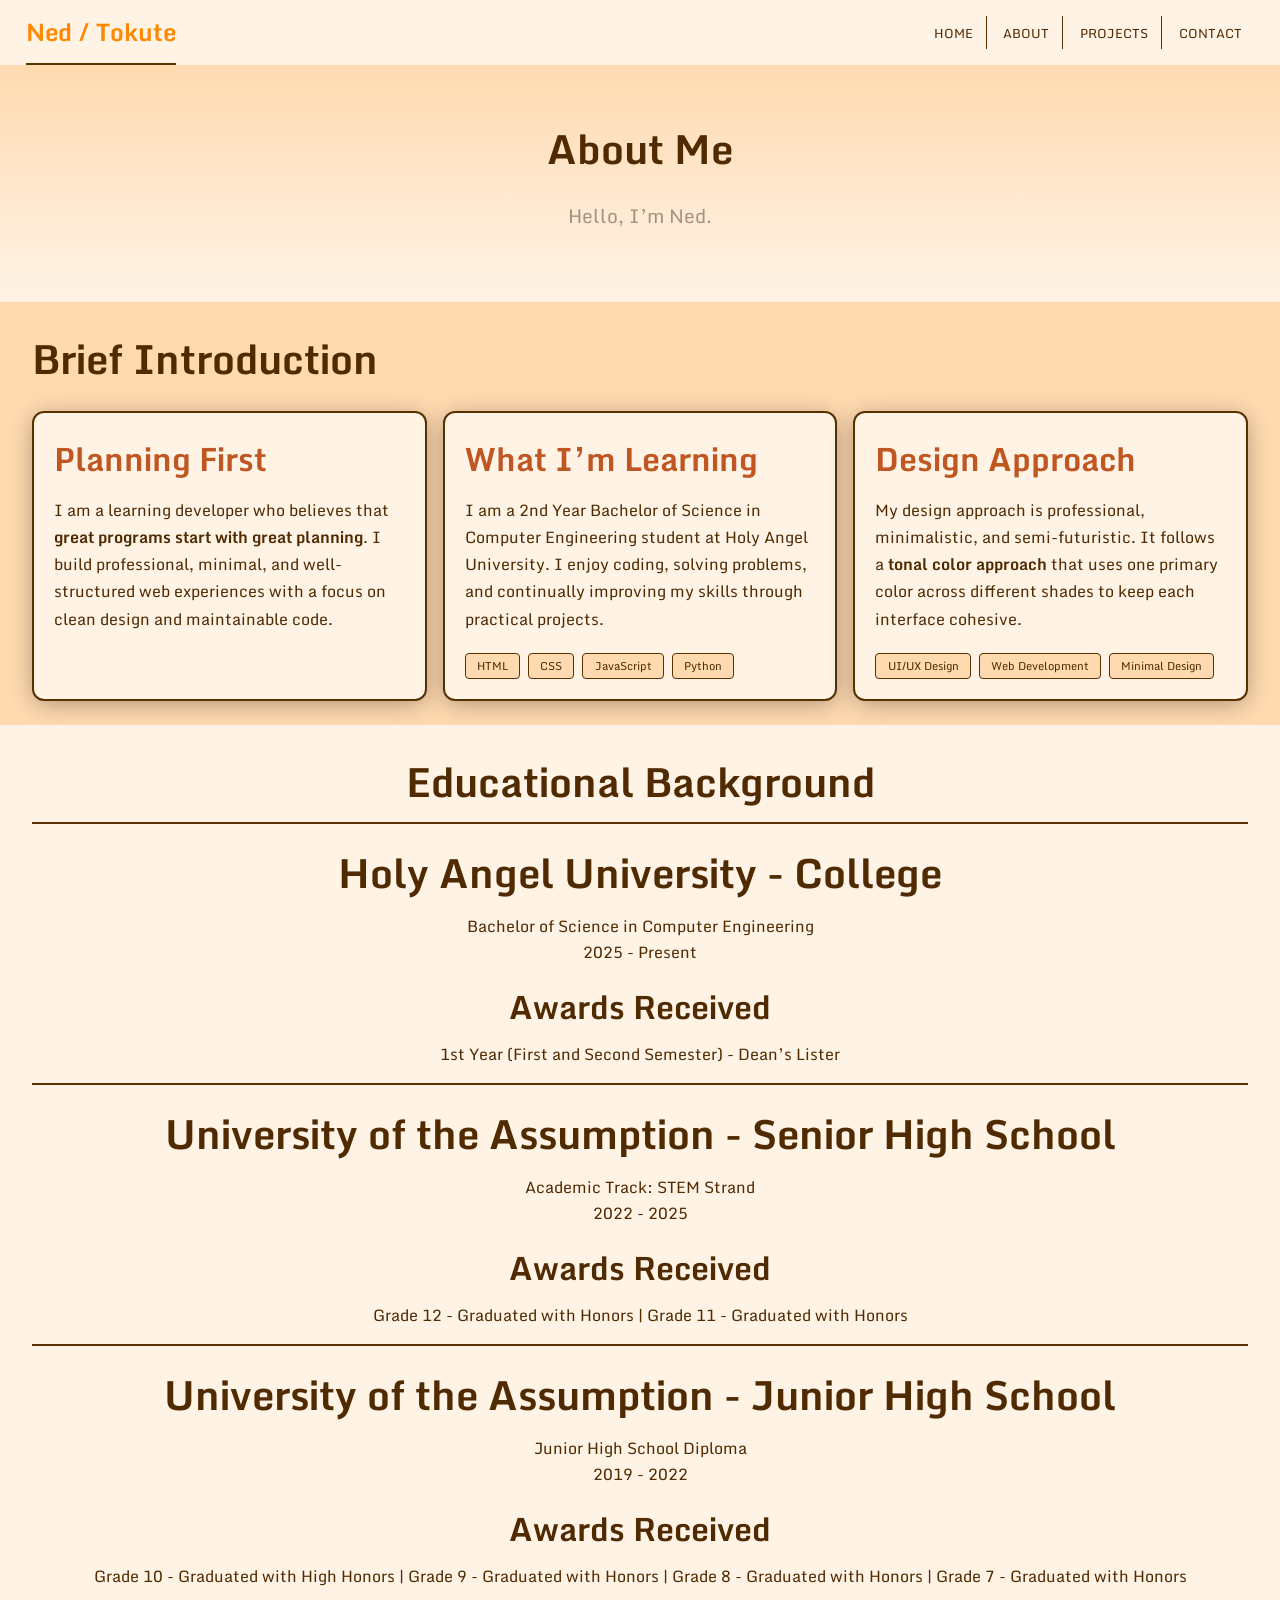
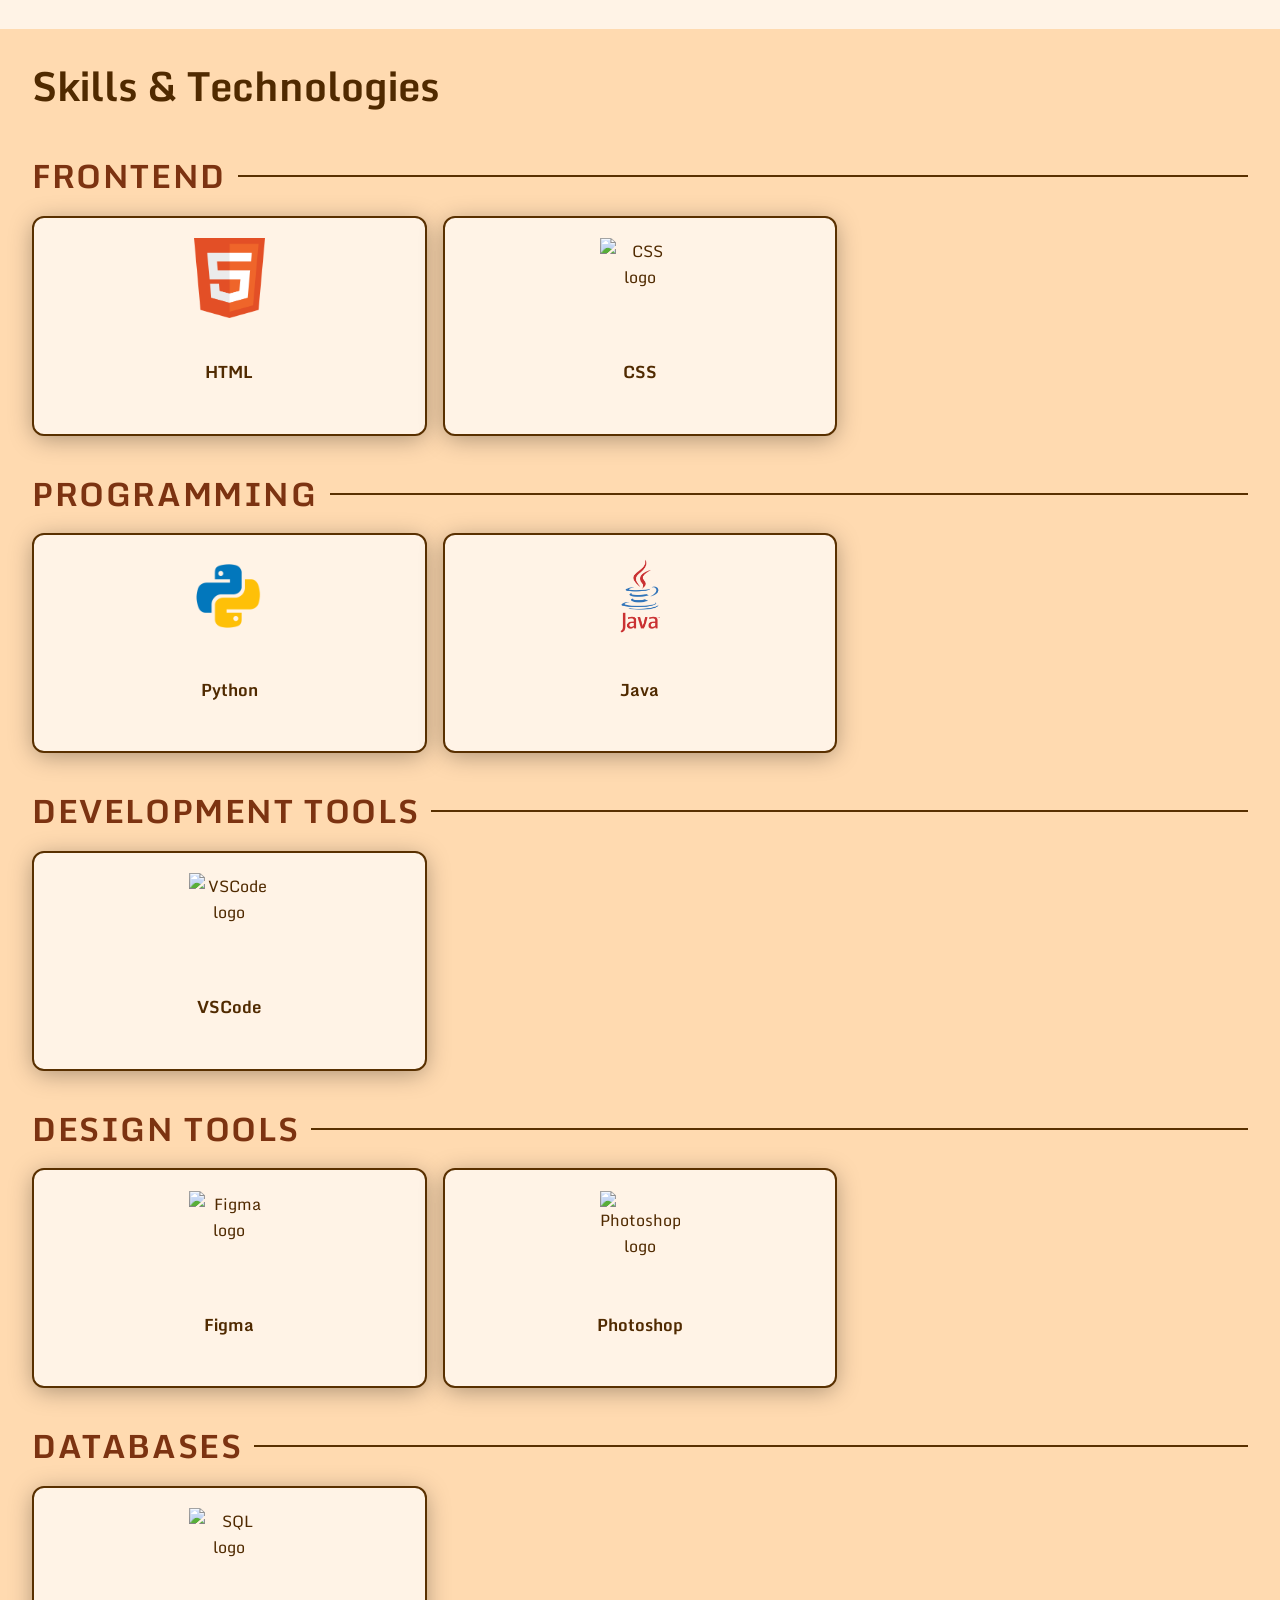
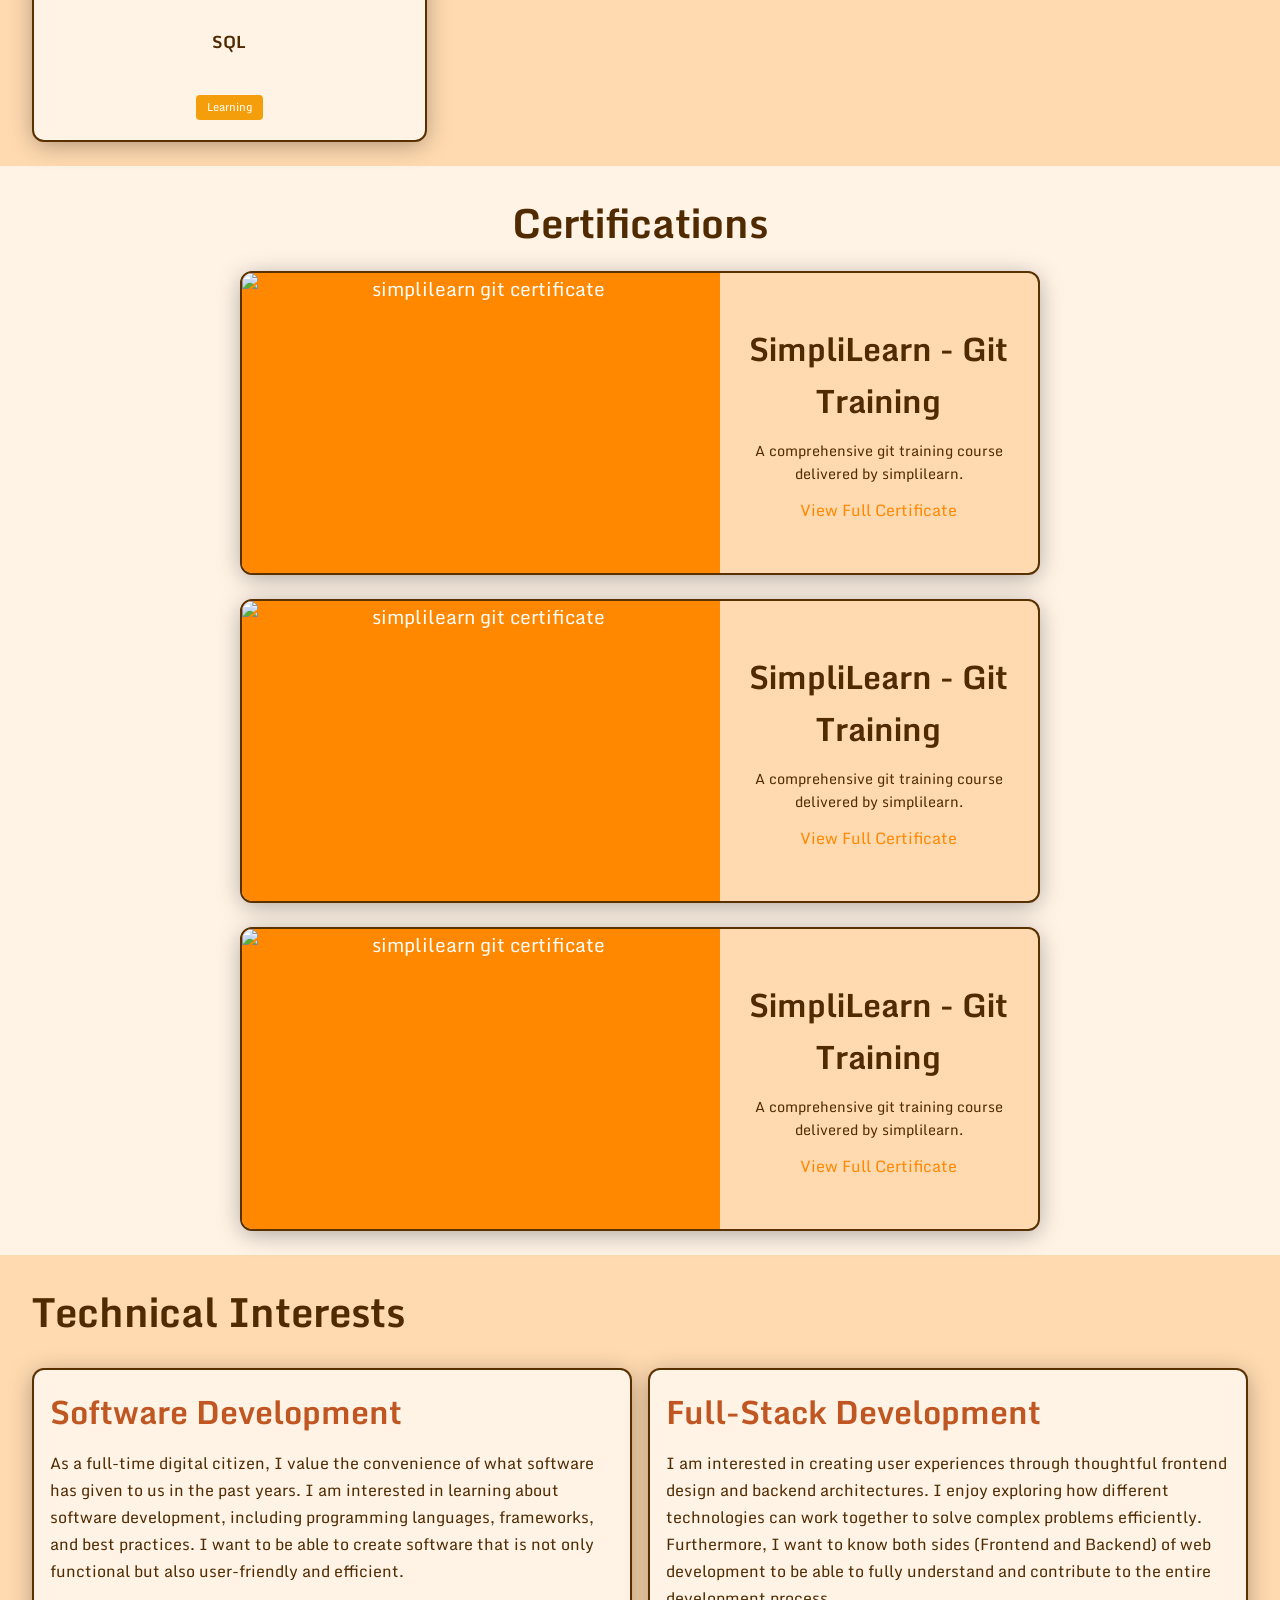
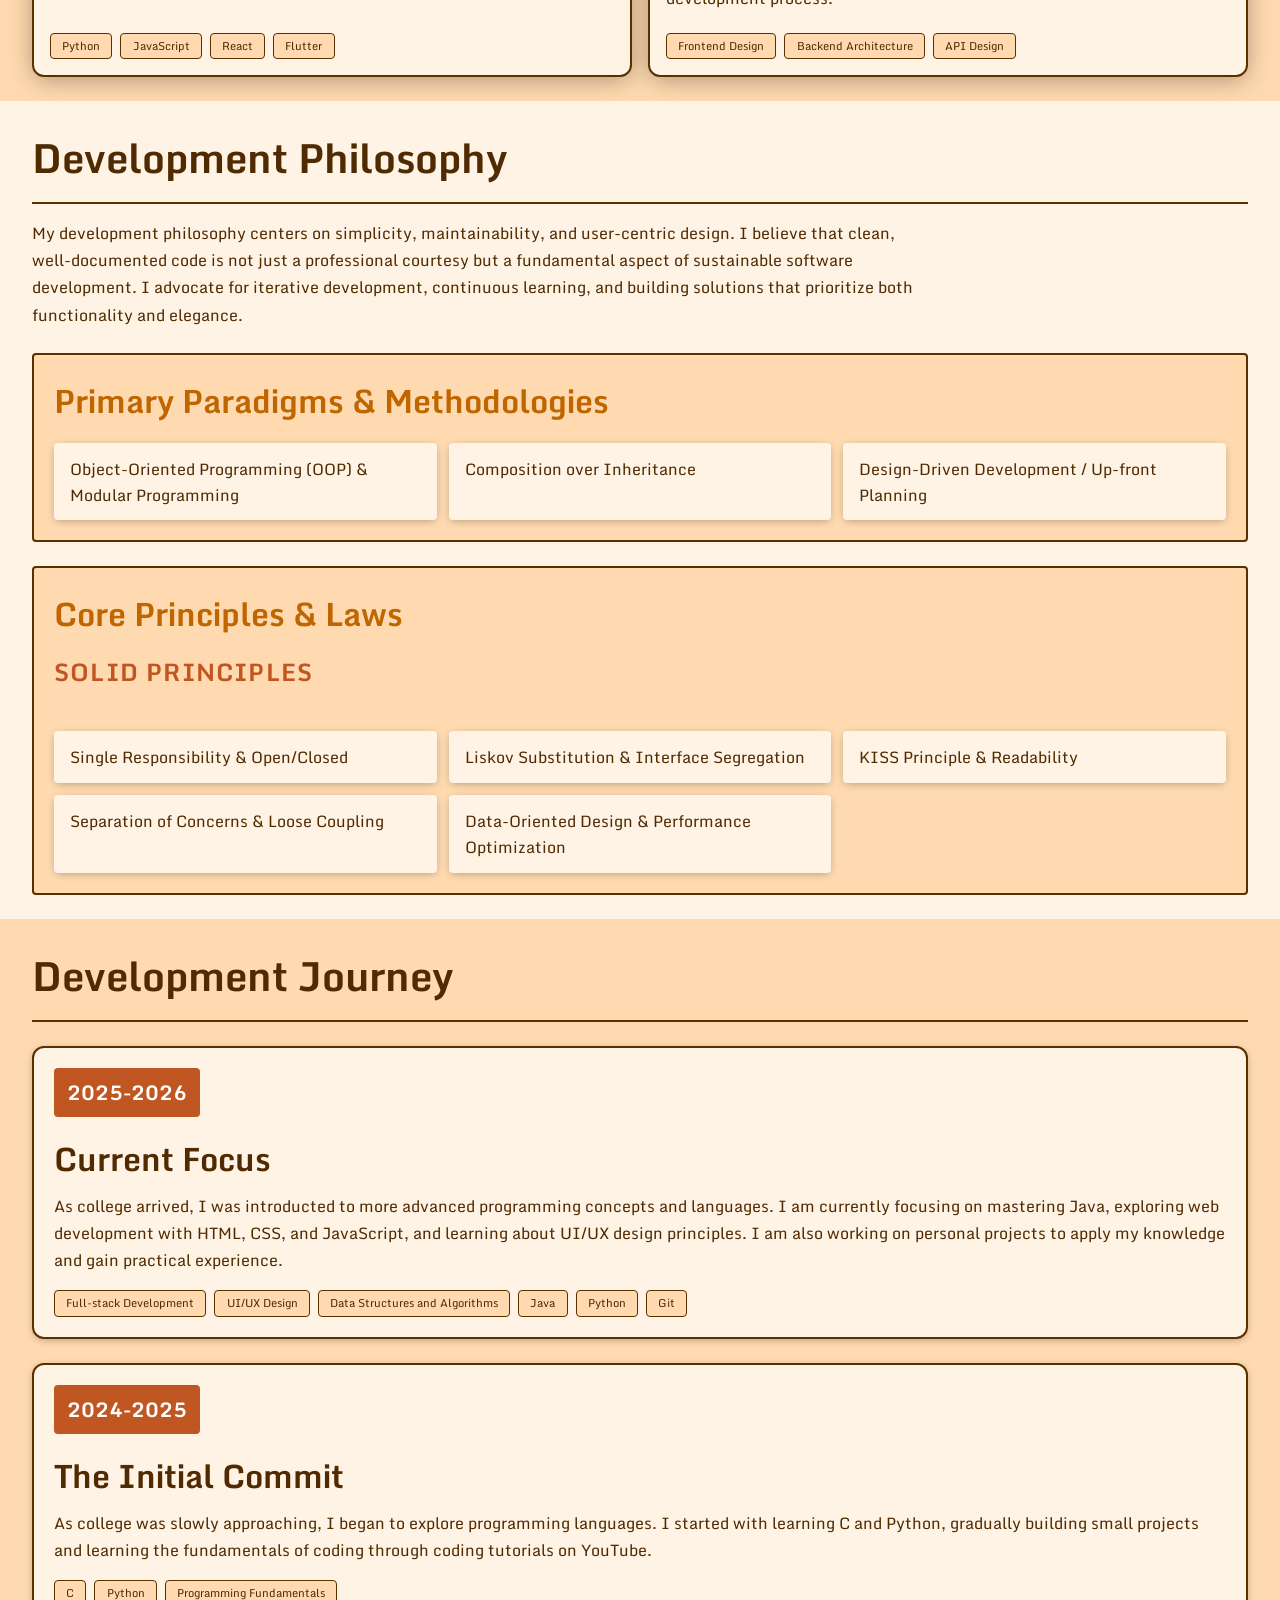
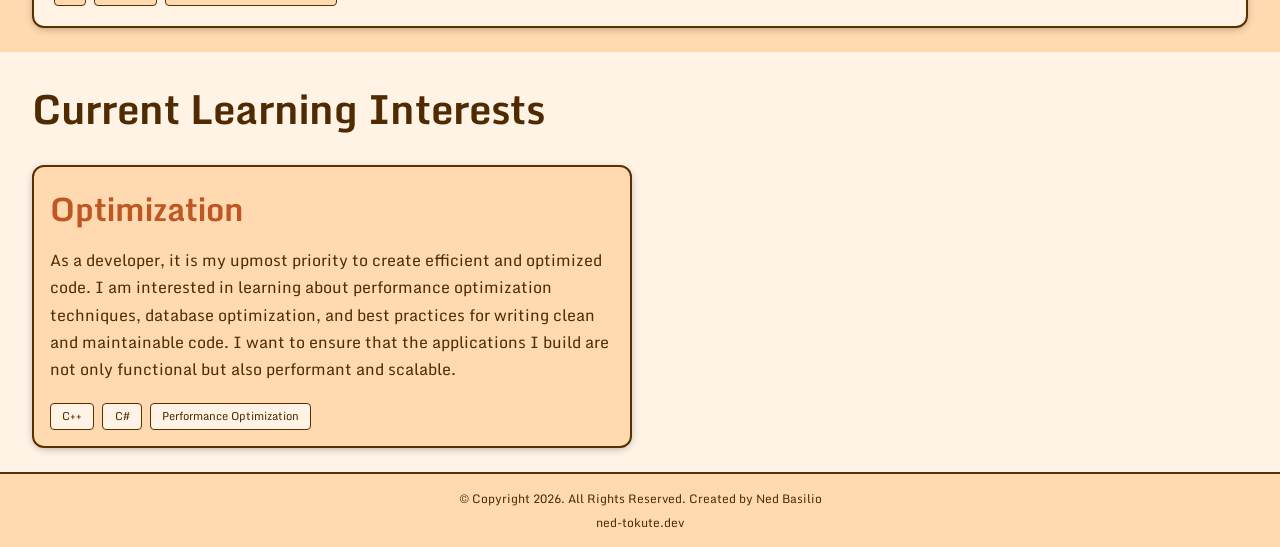
==== about.html @ c64c13d9 "Added certificate templates for both mobile and tablet-desktop viewports." ====
<!DOCTYPE html>
<html lang="en">

	<head>
		<title>About — Ned / Tokute Developer Portfolio</title>
		<link rel="stylesheet" href="css/style.css" type="text/css">
		<meta charset="utf-8">
		<meta name="viewport" content="width=device-width, initial-scale=1.0">
		<link rel="preconnect" href="https://fonts.googleapis.com">
		<link rel="preconnect" href="https://fonts.gstatic.com" crossorigin>
		<link href="https://fonts.googleapis.com/css2?family=Black+Ops+One&family=Monda:wght@400..700&display=swap" rel="stylesheet">

	</head>

	<body>
		<div id="container">
			<div class="header-container">
				<header>
					<h1><a href="index.html">Ned / Tokute</a></h1>
				</header>

				<nav>
					<ul>
						<li><a href="index.html">Home</a></li>
						<li><a href="about.html">About</a></li>
						<li><a href="projects.html">Projects</a></li>
						<li><a href="contact.html">Contact</a></li>
					</ul>
				</nav>
			</div>

			<div id="hero">
				<h2>About Me</h2>
				<p>Hello, I&rsquo;m Ned.</p>
			</div>

			<main>
				<section id="about-mobile-content" class="mobile mobile-container">
					<h3>About Me</h3>
					<article class="mobile-about-card">
						<h4>Brief Introduction</h4>
						<p>
							I am a learning developer who believes that <strong>great programs start with great planning</strong>. I build professional, minimal, and well-structured web experiences with a focus on clean design and maintainable code.
						</p>
					</article>

				</section>

				<section id="educational-background-mobile" class="mobile mobile-container">
					<h3>Education</h3>
					<ul class="education-list">
						<li>
							<h3>Holy Angel University - College</h3>
							<p>Bachelor of Science in Computer Engineering</p>
							<p>2025 - Present</p>
							<article class="education-awards">
								<h4>Awards Received</h4>
								<ul>
									<li>2nd Year - Dean&rsquo;s Lister</li>
									<li>1st Year - Dean&rsquo;s Lister</li>
								</ul>
							</article>
						</li>

						<li>
							<h3>University of the Assumption - Senior High School</h3>
							<p>Academic Track: STEM Strand</p>
							<p>2022 - 2025</p>
							<article class="education-awards">
								<h4>Awards Received</h4>
								<ul>
									<li>Grade 12 - Graduated with High Honors</li>
									<li>Grade 11 - Graduated with Honors</li>
								</ul>
							</article>
						</li>

						<li>
							<h3>University of the Assumption - Junior High School</h3>
							<p>Junior High School Diploma</p>
							<p>2019 - 2022</p>
							<article class="education-awards">
								<h4>Awards Received</h4>
								<ul>
									<li>Grade 10 - Graduated with Honors</li>
									<li>Grade 9 - Graduated with Honors</li>
									<li>Grade 8 - Graduated with Honors</li>
									<li>Grade 7 - Graduated with Honors</li>
								</ul>
							</article>
						</li>
					</ul>
				</section>

				<section id="about-skills-mobile" class="mobile mobile-container mobile-skills">
					<h3>Skills &amp; Technologies</h3>
					<div class="card-grid">
						<article class="card"><img src="assets/html.png" alt="HTML logo"><h5>HTML</h5></article>
						<article class="card"><img src="assets/css.png" alt="CSS logo"><h5>CSS</h5></article>
						<article class="card"><img src="assets/python.png" alt="Python logo"><h5>Python</h5></article>
						<article class="card"><img src="assets/java.png" alt="Java logo"><h5>Java</h5></article>
						<article class="card"><img src="assets/vscode.png" alt="VSCode logo"><h5>VSCode</h5></article>
						<article class="card"><img src="assets/figma.png" alt="Figma logo"><h5>Figma</h5></article>
					</div>
				</section>

				<section id="certifications-mobile" class="mobile mobile-container">
					<h3>Certifications</h3>
					<div class="mobile-about-card">
						<h4>SimpliLearn - Git Training</h4>
						<p>A comprehensive git training course delivered by simplilearn.</p>
						<a href="#" class="certificate-link">View Full Certificate</a>
					</div>
				</section>

				<section id="technical-interests-mobile" class="mobile mobile-container">
					<h3>Technical Interests</h3>
					<article class="technical-interest-card">
						<h4>Software Development</h4>
						<p>Creating user-friendly and efficient software through programming languages, frameworks, and best practices.</p>
						<div class="interest-badges">
							<span class="badge">Python</span><span class="badge">JavaScript</span><span class="badge">React</span>
						</div>
					</article>
					<article class="technical-interest-card">
						<h4>Full-Stack Development</h4>
						<p>Understanding frontend and backend development to contribute to the complete web development process.</p>
						<div class="interest-badges">
							<span class="badge">Frontend</span><span class="badge">Backend</span><span class="badge">API Design</span>
						</div>
					</article>
				</section>

				<section id="development-philosophy-mobile" class="mobile mobile-container">
					<h3>Development Philosophy</h3>
					<div class="mobile-about-card">
						<h4>How I Work</h4>
						<p>I value simplicity, maintainability, planning, and user-centered design.</p>
						<div class="intro-badges">
							<span class="badge">OOP</span><span class="badge">Modular Programming</span><span class="badge">SOLID</span><span class="badge">KISS</span>
						</div>
					</div>
				</section>

				<section id="development-journey-mobile" class="mobile mobile-container">
					<h3>Development Journey</h3>
					<div class="mobile-about-card">
						<span class="mobile-about-year">2025 - 2026</span>
						<h4>Current Focus</h4>
						<p>Mastering Java, web development, UI/UX design, and practical project development.</p>
						<div class="journey-badges">
							<span class="badge">Java</span><span class="badge">HTML/CSS</span><span class="badge">Git</span>
						</div>
					</div>
					<div class="mobile-about-card">
						<span class="mobile-about-year">2024 - 2025</span>
						<h4>The Initial Commit</h4>
						<p>Explored C, Python, and the fundamentals of programming through small projects.</p>
					</div>
				</section>

				<section id="current-learning-interests-mobile" class="mobile mobile-container">
					<h3>Current Learning Interests</h3>
					<div class="mobile-about-card">
						<h4>Optimization</h4>
						<p>Learning performance optimization, database optimization, and clean, scalable coding practices.</p>
						<div class="interest-badges">
							<span class="badge">C++</span><span class="badge">C#</span><span class="badge">Performance</span>
						</div>
					</div>
				</section>

				<section id="about-content" class="tablet-desktop generic-container">
					<h3>Brief Introduction</h3>
					<div class="intro-grid">
						<article class="intro-card">
							<h4>Planning First</h4>
							<p class="text-regular">
								I am a learning developer who believes that <strong>great programs start with great planning</strong>. I build professional, minimal, and well-structured web experiences with a focus on clean design and maintainable code.
							</p>
						</article>

						<article class="intro-card">
							<h4>What I&rsquo;m Learning</h4>
							<p class="text-regular">
								I am a 2nd Year Bachelor of Science in Computer Engineering student at Holy Angel University. I enjoy coding, solving problems, and continually improving my skills through practical projects.
							</p>
							<div class="intro-badges">
								<span class="badge">HTML</span>
								<span class="badge">CSS</span>
								<span class="badge">JavaScript</span>
								<span class="badge">Python</span>
							</div>
						</article>

						<article class="intro-card">
							<h4>Design Approach</h4>
							<p class="text-regular">
								My design approach is professional, minimalistic, and semi-futuristic. It follows a <strong>tonal color approach</strong> that uses one primary color across different shades to keep each interface cohesive.
							</p>
							<div class="intro-badges">
								<span class="badge">UI/UX Design</span>
								<span class="badge">Web Development</span>
								<span class="badge">Minimal Design</span>
							</div>
						</article>
					</div>
				</section>

				<section id="educational-background" class="tablet-desktop generic-container generic-container--alt">
					<h3>Educational Background</h3>
					<ul class="education-list">
						<li>
							<h3>Holy Angel University - College</h3>
							<p>Bachelor of Science in Computer Engineering</p>
							<p>2025 - Present</p>
							<article class="education-awards">
								<h4>Awards Received</h4>
								<ul>
									<li>1st Year (First and Second Semester) - Dean&rsquo;s Lister</li>
								</ul>
							</article>
						</li>

						<li>
							<h3>University of the Assumption - Senior High School</h3>
							<p>Academic Track: STEM Strand</p>
							<p>2022 - 2025</p>
							<article class="education-awards">
								<h4>Awards Received</h4>
								<ul>
									<li>Grade 12 - Graduated with Honors</li>
									<li>Grade 11 - Graduated with Honors</li>
								</ul>
							</article>
						</li>

						<li>
							<h3>University of the Assumption - Junior High School</h3>
							<p>Junior High School Diploma</p>
							<p>2019 - 2022</p>
							<article class="education-awards">
								<h4>Awards Received</h4>
								<ul>
									<li>Grade 10 - Graduated with High Honors</li>
									<li>Grade 9 - Graduated with Honors</li>
									<li>Grade 8 - Graduated with Honors</li>
									<li>Grade 7 - Graduated with Honors</li>
								</ul>
							</article>
						</li>
					</ul>
				</section>

				<section id="about-skills" class="tablet-desktop generic-container">
					<h3>Skills & Technologies</h3>
					<div class="skill-group">
						<h4>Frontend</h4>
						<div class="card-grid">
							<article class="card">
								<img src="assets/html.png" alt="HTML logo">
								<h5>HTML</h5>
							</article>

							<article class="card">
								<img src="assets/css.png" alt="CSS logo">
								<h5>CSS</h5>
							</article>
						</div>
					</div>

					<div class="skill-group">
						<h4>Programming</h4>
						<div class="card-grid">
							<article class="card">
								<img src="assets/python.png" alt="Python logo">
								<h5>Python</h5>
							</article>

							<article class="card">
								<img src="assets/java.png" alt="Java logo">
								<h5>Java</h5>
							</article>
						</div>
					</div>

					<div class="skill-group">
						<h4>Development Tools</h4>
						<div class="card-grid">
							<article class="card">
								<img src="assets/vscode.png" alt="VSCode logo">
								<h5>VSCode</h5>
							</article>
						</div>
					</div>

					<div class="skill-group">
						<h4>Design Tools</h4>
						<div class="card-grid">
							<article class="card">
								<img src="assets/figma.png" alt="Figma logo">
								<h5>Figma</h5>
							</article>

							<article class="card">
								<img src="assets/photoshop.png" alt="Photoshop logo">
								<h5>Photoshop</h5>
							</article>
						</div>
					</div>

					<div class="skill-group">
						<h4>Databases</h4>
						<div class="card-grid">
							<article class="card">
								<img src="assets/sql.png" alt="SQL logo">
								<h5>SQL</h5>
								<span class="badge badge-warning learning-badge">Learning</span>
							</article>
						</div>
					</div>
				</section>

				<section id="certifications" class="tablet-desktop generic-container generic-container--alt">
					<h3>Certifications</h3>

					<div class="certificate-list">
						<article class="certificate-card">
							<figure class="certificate-image">
								<img src="assets/certifications/simplilearn-git.jpg" alt="simplilearn git certificate">
							</figure>
							<div class="certificate-body">
								<h4>SimpliLearn - Git Training</h4>
								<p>A comprehensive git training course delivered by simplilearn.</p>
								<a href="#" class="certificate-link">View Full Certificate</a>
							</div>
						</article>

						<article class="certificate-card">
							<figure class="certificate-image">
								<img src="assets/certifications/simplilearn-git.jpg" alt="simplilearn git certificate">
							</figure>
							<div class="certificate-body">
								<h4>SimpliLearn - Git Training</h4>
								<p>A comprehensive git training course delivered by simplilearn.</p>
								<a href="#" class="certificate-link">View Full Certificate</a>
							</div>
						</article>

						<article class="certificate-card">
							<figure class="certificate-image">
								<img src="assets/certifications/simplilearn-git.jpg" alt="simplilearn git certificate">
							</figure>
							<div class="certificate-body">
								<h4>SimpliLearn - Git Training</h4>
								<p>A comprehensive git training course delivered by simplilearn.</p>
								<a href="#" class="certificate-link">View Full Certificate</a>
							</div>
						</article>
					</div>

				</section>

				<section id="technical-interests" class="tablet-desktop generic-container">
					<h3>Technical Interests</h3>
					<div class="technical-interest-grid">

						<article class="technical-interest-card">
							<h4>Software Development</h4>
							<p class="text-regular">
								As a full-time digital citizen, I value the convenience of what software has given to us in the past years. I am interested in learning about software development, including programming languages, frameworks, and best practices. I want to be able to create software that is not only functional but also user-friendly and efficient.
							</p>
							<div class="interest-badges">
								<span class="badge">Python</span>
								<span class="badge">JavaScript</span>
								<span class="badge">React</span>
								<span class="badge">Flutter</span>
							</div>
						</article>
						
						<article class="technical-interest-card">
							<h4>Full-Stack Development</h4>
							<p class="text-regular">
								I am interested in creating user experiences through thoughtful frontend design and backend architectures. I enjoy exploring how different technologies can work together to solve complex problems efficiently. Furthermore, I want to know both sides (Frontend and Backend) of web development to be able to fully understand and contribute to the entire development process.
							</p>
							<div class="interest-badges">
								<span class="badge">Frontend Design</span>
								<span class="badge">Backend Architecture</span>
								<span class="badge">API Design</span>
							</div>
						</article>

					</div>
				</section>

				<section id="development-philosophy" class="tablet-desktop generic-container generic-container--alt">
					<h3>Development Philosophy</h3>
					<p class="text-regular">
						My development philosophy centers on simplicity, maintainability, and user-centric design. I believe that clean, well-documented code is not just a professional courtesy but a fundamental aspect of sustainable software development. I advocate for iterative development, continuous learning, and building solutions that prioritize both functionality and elegance.
					</p>
					<div class="philosophy-group">
						<h4>Primary Paradigms &amp; Methodologies</h4>
						<ul class="philosophy-list">
							<li>Object-Oriented Programming (OOP) &amp; Modular Programming</li>
							<li>Composition over Inheritance</li>
							<li>Design-Driven Development / Up-front Planning</li>
						</ul>
					</div>

					<div class="philosophy-group">
						<h4>Core Principles &amp; Laws</h4>
						<h5>SOLID Principles</h5>
						<ul class="philosophy-list">
							<li>Single Responsibility &amp; Open/Closed</li>
							<li>Liskov Substitution &amp; Interface Segregation</li>
							<li>KISS Principle &amp; Readability</li>
							<li>Separation of Concerns &amp; Loose Coupling</li>
							<li>Data-Oriented Design &amp; Performance Optimization</li>
						</ul>
					</div>
				</section>

				<section id="development-journey" class="tablet-desktop generic-container">
					<h3>Development Journey</h3>

					<div class="journey-entry">
						<div class="journey-year">2025-2026</div>
						<div class="journey-content">
							<h4>Current Focus</h4>
							<p class="text-regular">
								As college arrived, I was introducted to more advanced programming concepts and languages. I am currently focusing on mastering Java, exploring web development with HTML, CSS, and JavaScript, and learning about UI/UX design principles. I am also working on personal projects to apply my knowledge and gain practical experience.
							</p>
							<div class="journey-badges">
								<span class="badge">Full-stack Development</span>
								<span class="badge">UI/UX Design</span>
								<span class="badge">Data Structures and Algorithms</span>
								<span class="badge">Java</span>
								<span class="badge">Python</span>
								<span class="badge">Git</span>
							</div>
						</div>
					</div>

					<div class="journey-entry">
						<div class="journey-year">2024-2025</div>
						<div class="journey-content">
							<h4>The Initial Commit</h4>
							<p class="text-regular">
								As college was slowly approaching, I began to explore programming languages. I started with learning C and Python, gradually building small projects and learning the fundamentals of coding through coding tutorials on YouTube.
							</p>
							<div class="journey-badges">
								<span class="badge">C</span>
								<span class="badge">Python</span>
								<span class="badge">Programming Fundamentals</span>
							</div>
						</div>
					</div>
				</section>

				<section id="current-learning-interests" class="tablet-desktop generic-container generic-container--alt">
					<h3>Current Learning Interests</h3>
					<div class="technical-interest-grid">

						<article class="learning-interest-card technical-interest-card">
							<h4>Optimization</h4>
							<p class="text-regular">
								As a developer, it is my upmost priority to create efficient and optimized code. I am interested in learning about performance optimization techniques, database optimization, and best practices for writing clean and maintainable code. I want to ensure that the applications I build are not only functional but also performant and scalable.
							</p>
							<div class="interest-badges">
								<span class="badge current-learning-badge">C++</span>
								<span class="badge current-learning-badge">C#</span>
								<span class="badge current-learning-badge">Performance Optimization</span>
							</div>
						</article>
					</div>
				</section>
			</main>
		</div>

		<footer id="site-footer" class="site-footer">
			<p class="footer-copyright">&copy; Copyright 2026. All Rights Reserved. Created by Ned Basilio</p>
			<p class="footer-domain">ned-tokute.dev</p>
		</footer>
	</body>

</html>
---- css/style.css ----
*, *::after, *::before {
    box-sizing: border-box;
}

/* Reset Styles */
body, header, nav, main, footer, h1, h2, h3, h4, div, p, ul, li, section, article, figure, figcaption, a, img, form, label, input, textarea, button {
    margin: 0;
    padding: 0;
    border: 0;
}

/* Root font-size base for rem calculations (16px default) */
html {
    font-size: 16px;
}

/* ================================================================= */
/* TYPOGRAPHY SYSTEM                                                 */
/* ================================================================= */

/* Font family applied to every relevant tag */

body, h1, h2, h3, h4, h5, p, a, ul, li, nav, header, main, section, article,
footer, label, input, textarea, button, caption,
.badge, .card-image, .card-link, .mobile-link,
.contact-form, .alert {
    font-family: "Monda", sans-serif;
    color: var(--color-text);
}

/* Heading scale (Monda) */

h1 { font-size: 4rem; }       /* 64px */
h2 { font-size: 3rem; }     /* 48px */
h3 { font-size: 2.5rem; }     /* 40px */
h4 { font-size: 2rem; }    /* 32px */
h5 { font-size: 1.5rem; }       /* 24px */

/* Body / utility text scale (Monda) */

.text-big { font-size: 1.25rem; }      /* 20px */
.text-regular { font-size: 1rem; }    /* 16px */
.text-small { font-size: 0.75rem; }   /* 12px */
.caption { font-size: 0.625rem; }      /* 10px */

/* Hero display text */

.hero-font {
    font-size: 2.5rem;
    color: var(--color-secondary-hover);
    margin: 1em auto;
    max-width: 80%;
    font-weight: 400;
    font-family: "Black Ops One", sans-serif;
}

/* ================================================================= */
/* DESIGN TOKENS: COLORS, SHADOWS, AND BORDER RADIUS                 */
/* ================================================================= */

:root {
    --color-primary: #ff8800;
    --color-primary-hover: #bf6600;
    --color-secondary: #c05621;
    --color-secondary-hover: #7c3311;

    --color-background: #fff3e6;
    --color-surface: #ffdab0;

    --color-text: #502a00;
    --color-muted: #a09180;
    --color-border: #593000;

    --color-success: #22c55e;
    --color-warning: #f59e0b;
    --color-error: #ef4444;

    --color-on-primary: #ffffff;

    /* Border Radius Tokens */
    --radius-small: 4px;
    --radius-medium: 8px;
    --radius-large: 12px;

    --shadow-small: 0 2px 8px -2px #00000059;
    --shadow-medium: 0 4px 24px -2px #00000059;
    --shadow-large: 0 10px 40px -8px #00000059;

    /* Spacing Tokens */
    --spacing-tight: 0.5rem;
    --spacing-default: 1rem;
    --spacing-medium: 1.5rem;
    --spacing-large: 2rem;
    --spacing-block-separator: 3rem;
    --spacing-major-section: 4rem;
    --spacing-large-major-section: 6rem;
    /* Regarding values such as 0.75rem, 1.25rem, etc. These values are for fine-tuning.*/
}

/* ================================================================= */
/* BASE AND SITE-WIDE LAYOUT                                         */
/* ================================================================= */

body {
    background-color: var(--color-background);
}

a {
    text-decoration: none;
    color: var(--color-primary);
}

/* Centers the shared page shell. */

#container {
    max-width: 100%;
    margin: 0 auto;
}

/* Shared sticky header and navigation. */

header {
    background-color: var(--color-background);
    border-bottom: solid 2px var(--color-border);
    position: -webkit-sticky;
    position: sticky;
    top: 0;
    z-index: 1000;
}

.header-container {
    display: flex;
    flex-wrap: wrap;
    align-items: center;
    justify-content: space-between;
    width: 100%;
    padding: 0 2%;
}

header h1 {
    font-size: 1.5em;
    padding: 0.5em 0;
}

nav {
    padding: 1% 0;
}

nav ul {
    list-style-type: none;
    text-align: center;
}

nav li {
    display: inline-block;
    text-transform: uppercase;
    font-size: 0.8em;
    border-right: 1px solid var(--color-border);
}

nav li:last-child {
    border-right: none;
}

nav li a {
    display: block;
    color: var(--color-text);
    padding: 0.5em 1em;
    text-decoration: none;
}

nav li a:visited {
    color: var(--color-text);
}

nav li a:hover {
    color: var(--color-primary);
    box-shadow: var(--shadow-small);
}

/* Shared hero banner used across the site. */

#hero {
    padding: 4% 2%;
    text-align: center;
    background: linear-gradient(to bottom, var(--color-surface), var(--color-background));
}

#hero h2 {
    font-size: 2.5em;
    color: var(--color-text);
}

#hero p {
    font-size: 1.2em;
    color: var(--color-muted);
    margin: 1em auto;
    max-width: 45%;
}

#hero .mobile-link {
    font-size: 1.2em;
}

/* Shared main-content surface. */

main {
    background-color: var(--color-background);
}

/* Shared section surface for tablet and desktop layouts. */

.generic-container {
    background-color: var(--color-surface);
    /* border-top: solid 2px var(--color-border);
    border-bottom: solid 2px var(--color-border); */
    padding: var(--spacing-medium) var(--spacing-large);
}

.generic-container--alt {
    background-color: var(--color-background);
}

/* Alternate surface used by mobile-only content sections. */

.mobile-container, .mobile-container--alt {
    background-color: var(--color-surface);
    margin-bottom: 1em;
    padding: 4%;
}

.mobile-container--alt {
    background-color: var(--color-background);
}

/* Mobile-first visibility helpers. */

.mobile {
    display: block;
}

.tablet-desktop {
    display: none;
}

/* Full-width action link used in mobile content. */

.mobile-link {
    display: block;
    padding: 2%;
    width: 40%;
    text-align: center;
    border-radius: var(--radius-small);
    background-color: var(--color-background);
    border: 2px solid var(--color-border);
    color: var(--color-text);
}

.mobile-link a {
    text-decoration: none;
    font-size: 1.5em;
    display: block;
}

.mobile-link:hover {
    background-color: var(--color-primary);
    color: var(--color-on-primary);
    box-shadow: var(--shadow-small);
}

/* Generic content-section utility. */

.content-section {
    padding: 2%;
    text-align: left;
}

.content-section h1, .content-section h2, .content-section h3 {
    color: var(--color-text);
    padding: 0.5em 0;
}

.content-section p {
    font-size: 1em;
    padding: 0.5em 0;
}

/* ================================================================= */
/* SHARED COMPONENTS                                                  */
/* ================================================================= */

/* Reusable card grid and project card components. */

.card-grid {
    display: grid;
    grid-template-columns: 1fr;
    gap: var(--spacing-default);
    width: 100%;
    justify-items: center;
}

.card {
    background-color: var(--color-surface);
    border: solid 2px var(--color-border);
    border-radius: var(--radius-large);
    overflow: hidden;
    display: flex;
    flex-direction: column;
    max-width: 350px;
    box-shadow: var(--shadow-small);
}

.card-image {
    background-color: var(--color-primary);
    height: 160px;
    flex-shrink: 0;
    display: flex;
    align-items: center;
    justify-content: center;
    color: var(--color-on-primary);
    font-size: 1.2em;
}

.card-body {
    background-color: var(--color-surface);
    padding: 1em;
    flex-grow: 1;
}

.card-body h3 {
    font-size: 1.2em;
    color: var(--color-text);
    display: flex;
    justify-content: space-between;
    align-items: center;
    padding: 0.2em 0;
}

.card-body p {
    font-size: 0.9em;
    padding: 0.5em 0;
}

.card-link {
    color: var(--color-primary);
}

.card-link:hover {
    color: var(--color-primary-hover);
}

.card-body .badge {
    margin: 0.3rem 0.3rem 0 0;
}

/* Shared status and technology badges. */

.badge {
    display: inline-block;
    padding: 0.2rem 0.7rem;
    border-radius: var(--radius-small);
    font-size: 0.7rem;
    background-color: var(--color-primary);
    color: var(--color-on-primary);
}

.badge-outline {
    background-color: transparent;
    color: var(--color-primary-hover);
    border: 1px solid var(--color-border);
}

.badge-success {
    background-color: var(--color-success);
}

.badge-warning {
    background-color: var(--color-warning);
}

.badge-error {
    background-color: var(--color-error);
}

/* Shared button variants. */

.button-primary, .button-secondary {
    padding: var(--spacing-default) 0.75rem;
    border: 2px solid var(--color-border);
    border-radius: var(--radius-large);
    background-color: var(--color-primary);
    color: var(--color-on-primary);
    text-decoration: none;
    display: inline-block;
}

.button-primary:hover {
    background-color: var(--color-primary-hover);
    box-shadow: var(--shadow-small);
}

.button-secondary {
    background-color: var(--color-secondary);
}

.button-secondary:hover {
    background-color: var(--color-secondary-hover);
    box-shadow: var(--shadow-small);
}

.button-outline {
    border: 2px solid var(--color-border);
    border-radius: var(--radius-large);
    background-color: transparent;
    padding: var(--spacing-default) 0.75rem;
}

.button-outline:hover {
    background-color: var(--color-primary);
    color: var(--color-on-primary);
    box-shadow: var(--shadow-small);
}

/* ================================================================= */
/* INDEX PAGE                                                        */
/* ================================================================= */

.hero-buttons {
    display: flex;
    flex-wrap: wrap;
    justify-content: center;
    gap: var(--spacing-default);
}

#intro > h3 {
    margin-bottom: var(--spacing-default);
}

#featured-projects > h3, #featured-projects > p {
    text-align: right;
}

#featured-projects > p:first-of-type {
    margin-bottom: var(--spacing-default);
}

#socials-mobile-buttons {
    display: flex;
    flex-wrap: wrap;
    justify-content: center;
    gap: var(--spacing-default);
    margin-top: var(--spacing-default);
}

.social-links {
    list-style-type: none;
}

/* Index mobile content. */

#mobile-projects {
    width: 100%;
    overflow: hidden;
}

#mobile-projects .card-grid {
    margin-top: var(--spacing-default);
}

#mobile-projects .card {
    width: 100%;
    max-width: none;
    justify-self: stretch;
}

#mobile-projects .card-body h3 {
    display: block;
    overflow-wrap: anywhere;
}

#mobile-projects .card-link {
    display: block;
    margin-top: var(--spacing-tight);
}

#socials-mobile .social-links-mobile {
    list-style-type: none;
}

/* ================================================================= */
/* PROJECTS PAGE                                                     */
/* ================================================================= */

/* Featured project desktop and mobile card variants. */

#featured-project h3 {
    padding: var(--spacing-tight) 0;
}

#featured-project .featured-card {
    display: flex;
    flex-direction: column;
    background-color: var(--color-surface);
    border: solid 2px var(--color-primary-hover);
    border-radius: var(--radius-large);
    overflow: hidden;
}

#featured-project .featured-card-image {
    background-color: var(--color-primary);
    height: 200px;
    display: flex;
    align-items: center;
    justify-content: center;
    color: var(--color-on-primary);
    font-size: 1.5em;
    flex-shrink: 0;
}

.featured-card-body {
    background-color: var(--color-background);
}

#featured-project .featured-card-body {
    padding: var(--spacing-medium);
    flex-grow: 1;
}

#featured-project .featured-card-body h3 {
    color: var(--color-text);
    font-size: 1.5em;
    padding-bottom: var(--spacing-tight);
}

#featured-project .featured-card-body p {
    font-size: 1em;
    padding: 0 0 var(--spacing-tight) 0;
}

#featured-project .featured-card-body .badge {
    margin: 0.3rem 0.3rem 0 0;
}

/* Projects mobile counterpart. */

#featured-project-mobile .featured-card {
    display: flex;
    flex-direction: column;
    width: 100%;
    margin-top: var(--spacing-default);
    background-color: var(--color-background);
    border: solid 2px var(--color-border);
    border-radius: var(--radius-large);
    overflow: hidden;
    box-shadow: var(--shadow-medium);
}

#featured-project-mobile .featured-card-image {
    height: 130px;
    display: flex;
    align-items: center;
    justify-content: center;
    background-color: var(--color-primary);
    color: var(--color-on-primary);
}

#featured-project-mobile .featured-card-body {
    display: flex;
    flex-direction: column;
    gap: 0.75rem;
    padding: var(--spacing-default);
}

#featured-project-mobile .featured-card-body p {
    line-height: 1.6;
}

#featured-project-mobile .card-link {
    align-self: flex-start;
    font-weight: 700;
}

.project-badges {
    display: flex;
    flex-wrap: wrap;
    gap: var(--spacing-tight);
}

#mobile-project-list {
    width: 100%;
    margin-top: var(--spacing-default);
    overflow: hidden;
}

#mobile-project-list .card {
    width: 100%;
    max-width: none;
    justify-self: stretch;
}

#mobile-project-list .card-body h3 {
    display: block;
    overflow-wrap: anywhere;
}

#mobile-project-list .card-link {
    display: block;
    margin-top: var(--spacing-tight);
}

/* ================================================================= */
/* ABOUT PAGE                                                        */
/* ================================================================= */

/* About mobile content. */

.mobile-about-card {
    display: flex;
    flex-direction: column;
    gap: 0.75rem;
    margin-top: var(--spacing-default);
    padding: var(--spacing-default);
    background-color: var(--color-background);
    border: solid 2px var(--color-border);
    border-radius: var(--radius-large);
    box-shadow: var(--shadow-small);
}

.mobile-about-card h4 {
    color: var(--color-secondary);
}

.mobile-about-card p {
    line-height: 1.6;
}

.mobile-about-year {
    color: var(--color-secondary);
    font-size: 0.85rem;
    font-weight: 700;
}

.mobile-skills .card-grid {
    grid-template-columns: repeat(2, 1fr);
    gap: 0.75rem;
    margin-top: var(--spacing-default);
}

.mobile-skills .card {
    background-color: var(--color-background);
    width: 100%;
    max-width: none;
    justify-self: stretch;
    min-height: 125px;
    align-items: center;
    justify-content: center;
    gap: var(--spacing-tight);
    padding: 0.75rem;
    text-align: center;
}

.mobile-skills .card img {
    width: 48px;
    height: 48px;
    object-fit: contain;
}

#technical-interests-mobile .technical-interest-card {
    margin-top: var(--spacing-default);
    padding: var(--spacing-default);
    box-shadow: var(--shadow-small);
}

/* 1. Brief introduction */

#about-content > h3 {
    margin-bottom: 1.25rem;
}

.intro-grid {
    display: grid;
    gap: var(--spacing-default);
}

.intro-card {
    display: flex;
    flex-direction: column;
    padding: 1.25rem;
    background-color: var(--color-background);
    border: solid 2px var(--color-border);
    border-radius: var(--radius-large);
    box-shadow: var(--shadow-medium);
}

.intro-card h4 {
    margin-bottom: 0.75rem;
    color: var(--color-secondary);
}

.intro-card p {
    flex-grow: 1;
    line-height: 1.7;
}

.intro-badges {
    display: flex;
    flex-wrap: wrap;
    gap: var(--spacing-tight);
    margin-top: 1.25rem;
}

.intro-badges .badge {
    background-color: var(--color-surface);
    border: 1px solid var(--color-border);
    color: var(--color-text);
}

/* 2. Educational background */

#educational-background {
    text-align: center;
}

#educational-background h3,
#educational-background-mobile h3 {
    padding-bottom: var(--spacing-tight);
}

#educational-background .education-list,
#educational-background-mobile .education-list {
    list-style: none;
}

#educational-background .education-list > li,
#educational-background-mobile .education-list > li {
    padding: var(--spacing-default) 0;
    border-top: solid 2px var(--color-border);
}

#educational-background .education-list > li:last-of-type,
#educational-background-mobile .education-list > li:last-of-type {
    border-bottom: none;
}

.education-awards {
    margin-top: var(--spacing-default);
}

.education-awards ul {
    list-style: none;
    margin-top: var(--spacing-tight);
}

.education-awards li {
    display: inline-block;
}

.education-awards li + li::before {
    content: " | ";
    color: var(--color-border);
}

/* 3. Skills and technologies */

#about-skills .card-grid {
    justify-items: stretch;
}

#about-skills .card {
    max-width: none;
    min-height: 190px;
    padding: 1.25rem;
    align-items: center;
    justify-content: center;
    gap: 0.75rem;
    background-color: var(--color-background);
    box-shadow: var(--shadow-medium);
    text-align: center;
}

.skill-group {
    margin-top: 2rem;
}

.skill-group h4 {
    display: flex;
    align-items: center;
    gap: 0.75rem;
    margin-bottom: 0.85rem;
    color: var(--color-secondary-hover);
    text-transform: uppercase;
    letter-spacing: 0.05em;
}

.skill-group h4::after {
    content: "";
    flex: 1;
    height: 2px;
    background-color: var(--color-border);
}

#about-skills .card img {
    width: 76px;
    height: 76px;
    object-fit: contain;
}

#about-skills .card h5 {
    color: var(--color-text);
    font-size: 1.05rem;
}

/* Keeps the learning label aligned at the bottom of the SQL card. */

.learning-badge {
    margin-top: auto;
}

/* 4. Certifications */

#certifications > h3 {
    text-align: center;
    margin-bottom: var(--spacing-default);
}

.certificate-list {
    display: flex;
    flex-direction: row;
    flex-wrap: wrap;
    justify-content: center;
    gap: var(--spacing-medium);
}

.certificate-card {
    display: flex;
    flex-direction: row;
    max-width: 700px;
    width: 100%;
    overflow: hidden;
    background-color: var(--color-surface);
    border: solid 2px var(--color-border);
    border-radius: var(--radius-large);
    box-shadow: var(--shadow-medium);
}

.certificate-image {
    min-height: 300px;
    display: flex;
    align-items: center;
    justify-content: center;
    background-color: var(--color-primary);
    color: var(--color-on-primary);
    font-size: 1.2em;
    text-align: center;
}

.certificate-image img {
    width: 100%;
    height: 100%;
    object-fit: contain;
}

.certificate-body {
    display: flex;
    flex-direction: column;
    align-items: center;
    justify-content: center;
    gap: 0.75rem;
    padding: 1.5rem;
    text-align: center;
}

.certificate-body h4 {
    color: var(--color-text);
}

.certificate-body p {
    font-size: 0.9em;
}

/* 5. Technical interests */

.technical-interest-grid {
    display: grid;
    gap: var(--spacing-default);
    margin-top: var(--spacing-medium);
}

.technical-interest-card {
    display: flex;
    flex-direction: column;
    padding: var(--spacing-default);
    background-color: var(--color-background);
    border: solid 2px var(--color-border);
    border-radius: var(--radius-large);
    box-shadow: var(--shadow-medium);
}

.technical-interest-card h4 {
    margin-bottom: 0.75rem;
    color: var(--color-secondary);
}

.technical-interest-card p {
    flex-grow: 1;
    line-height: 1.7;
}

.interest-badges {
    display: flex;
    flex-wrap: wrap;
    gap: var(--spacing-tight);
    margin-top: 1.25rem;
}

.interest-badges .badge {
    background-color: var(--color-surface);
    border: 1px solid var(--color-border);
    color: var(--color-text);
}

/* 6. Development philosophy */

.philosophy-list {
    display: grid;
    gap: 0.75rem;
    list-style: none;
    margin-top: var(--spacing-default);
}

.philosophy-list li {
    padding: 0.8rem var(--spacing-default);
    background-color: var(--color-background);
    border-radius: var(--radius-small);
    box-shadow: var(--shadow-small);
}

#development-philosophy > h3 {
    padding-bottom: 0.75rem;
    border-bottom: solid 2px var(--color-border);
}

#development-philosophy > p {
    max-width: 900px;
    line-height: 1.7;
    margin: var(--spacing-default) 0 var(--spacing-medium);
}

.philosophy-group {
    margin-top: var(--spacing-medium);
    padding: 1.25rem;
    background-color: var(--color-surface);
    border: solid 2px var(--color-border);
    border-radius: var(--radius-small);
}

.philosophy-group h4 {
    color: var(--color-primary-hover);
}

.philosophy-group h5 {
    margin-top: 0.75rem;
    color: var(--color-secondary);
    text-transform: uppercase;
    letter-spacing: 0.05em;
}

/* 7. Development journey */

#development-journey > h3 {
    padding-bottom: 0.75rem;
    border-bottom: solid 2px var(--color-border);
}

.journey-entry {
    display: grid;
    gap: var(--spacing-default);
    margin-top: var(--spacing-medium);
    padding: 1.25rem;
    background-color: var(--color-background);
    border-radius: var(--radius-large);
    border: solid 2px var(--color-border);
    box-shadow: var(--shadow-small);
}

.journey-year {
    width: fit-content;
    padding: var(--spacing-tight) 0.8rem;
    background-color: var(--color-secondary);
    border-radius: var(--radius-small);
    color: var(--color-on-primary);
    font-size: 1.25rem;
    font-weight: 800;
}

.journey-content h4 {
    margin-bottom: var(--spacing-tight);
    color: var(--color-text);
}

.journey-content p {
    line-height: 1.7;
}

.journey-badges {
    display: flex;
    flex-wrap: wrap;
    gap: var(--spacing-tight);
    margin-top: var(--spacing-default);
}

.journey-badges .badge {
    background-color: var(--color-surface);
    border: 1px solid var(--color-border);
    color: var(--color-text);
}

/* 8. Current learning interests reuse the technical-interest card layout. */

.learning-interest-card {
    background-color: var(--color-surface);
    border: solid 2px var(--color-border);
    border-radius: var(--radius-large);
    box-shadow: var(--shadow-small);
}

.interest-badges .current-learning-badge {
    background-color: var(--color-background);
    border: 1px solid var(--color-border);
    color: var(--color-text);
}

/* ================================================================= */
/* CONTACT PAGE                                                      */
/* ================================================================= */

/* Contact desktop and mobile forms share the same form component. */

#contact-mobile h3,
#contact h3 {
    margin-bottom: 0.75rem;
}

#contact-mobile p,
#contact p {
    line-height: 1.6;
}

.contact-form {
    background-color: var(--color-background);
    border: solid 2px var(--color-border);
    border-radius: var(--radius-large);
    padding: var(--spacing-default);
    margin: var(--spacing-default) auto;
    width: 80%;
    max-width: 850px;
}

.contact-form h3 {
    color: var(--color-text);
    text-align: center;
    padding-bottom: 0.5em;
}

label {
    display: block;
    margin: 0.8rem 0;
    font-size: 1em;
    color: var(--color-text);
}

input[type="text"], input[type="email"], textarea {
    display: block;
    width: 100%;
    padding: var(--spacing-tight);
    margin-top: var(--spacing-tight);
    font-size: 0.9em;
    border: 2px solid var(--color-border);
    border-radius: var(--radius-small);
    background-color: var(--color-on-primary);
}

textarea {
    resize: vertical;
    height: 120px;
}

input:focus, textarea:focus {
    outline: none;
    border-color: var(--color-border);
}

.contact-form input[type="submit"] {
    display: block;
    width: 220px;
    padding: var(--spacing-tight);
    border: 0;
    border-radius: var(--radius-large);
    color: var(--color-on-primary);
    background-color: var(--color-primary);
    font-size: 1em;
    margin: var(--spacing-default) auto;
    cursor: pointer;
}

.contact-form input[type="submit"]:hover {
    background-color: var(--color-primary-hover);
    box-shadow: var(--shadow-small);
}

/* Shared feedback alert variants. */

.alert {
    background-color: var(--color-surface);
    border: solid 2px var(--color-border);
    border-radius: var(--radius-large);
    padding: var(--spacing-medium);
    margin: var(--spacing-default) auto;
    max-width: 600px;
}

.alert h3 {
    color: var(--color-text);
    padding-bottom: 0.5em;
}

.alert-success, .alert-error {
    border-color: var(--color-border);
}

/* Shared site footer. */

.site-footer {
    padding: 0.8em 0;
    background-color: var(--color-surface);
    border-top: solid 2px var(--color-border);
}

.site-footer p {
    font-size: 0.75em;
    text-align: center;
    color: var(--color-text);
    padding: 0.2em;
}

.site-footer a {
    color: var(--color-primary);
}

/* ================================================================= */
/* RESPONSIVE LAYOUT: TABLET                                        */
/* ================================================================= */
@media screen and (min-width: 630px), print {
    .tablet-desktop {
        display: block;
    }

    .mobile {
        display: none;
    }

    /* Give the hero copy more room at tablet widths. */

    #hero p {
        max-width: 60%;
    }

    /* Expand shared grids and about-page card layouts. */

    .card-grid {
        grid-template-columns: repeat(2, 1fr);
    }

    /* Index page limit social-links max-width */

    .mobile-link {
        max-width: 250px;
    }

    /* About page responsive overrides. */

    #about-skills .card {
        min-height: 200px;
    }

    #about-skills .card img {
        width: 80px;
        height: 80px;
    }

    .philosophy-list {
        grid-template-columns: repeat(2, 1fr);
    }

    .technical-interest-grid {
        grid-template-columns: repeat(2, 1fr);
    }

    .intro-grid {
        grid-template-columns: repeat(2, 1fr);
    }
}

/* ================================================================= */
/* RESPONSIVE LAYOUT: DESKTOP                                       */
/* ================================================================= */
@media screen and (min-width: 1015px) {

    /* Restore the narrower hero measure on wide screens. */

    #hero p {
        max-width: 45%;
    }

    .hero-font {
        font-size: 4.750rem
    }

    /* Increase shared card density on wide screens. */

    .card-grid {
        grid-template-columns: repeat(3, 1fr);
    }

    .card {
        max-width: 450px;
    }

    /* About page responsive overrides. */

    #about-skills .card {
        min-height: 220px;
    }

    .philosophy-list {
        grid-template-columns: repeat(3, 1fr);
    }

    .intro-grid {
        grid-template-columns: repeat(3, 1fr);
    }

    .certificate-card {
        min-width: 800px;
        flex-direction: row;
    }

    .certificate-image {
        width: 60%;
        height: 100%;
    }

    .certificate-body {
        width: 40%;
        justify-content: center;
    }

    /* Projects page responsive overrides. */

    #featured-project .featured-card {
        flex-direction: row;
    }

    #featured-project .featured-card-image {
        width: 40%;
        height: auto;
        min-height: 240px;
    }

    #featured-project .featured-card-body {
        width: 60%;
    }
}

/* ================================================================= */
/* PRINT                                                             */
/* ================================================================= */
@media print {
    body {
        background-color: #fff;
        color: #000;
    }

    nav, #hero {
        display: none;
    }
}
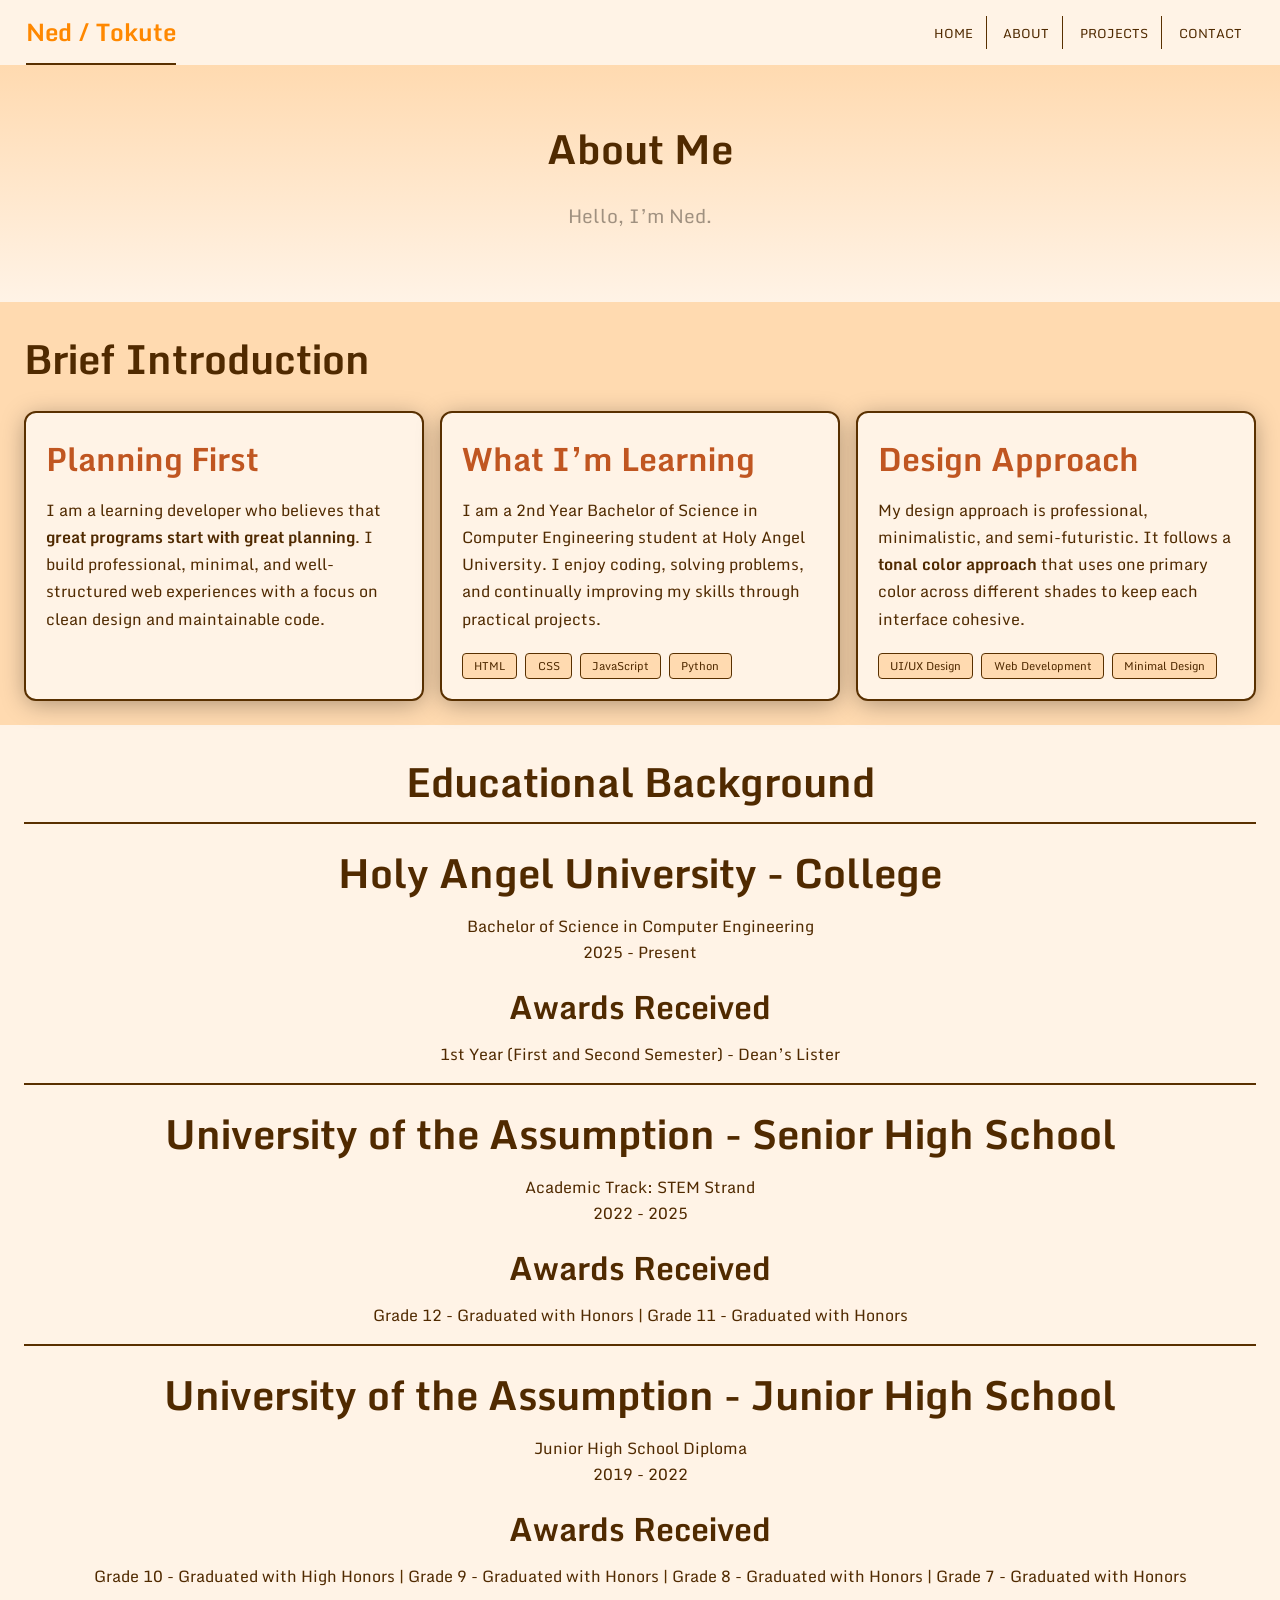
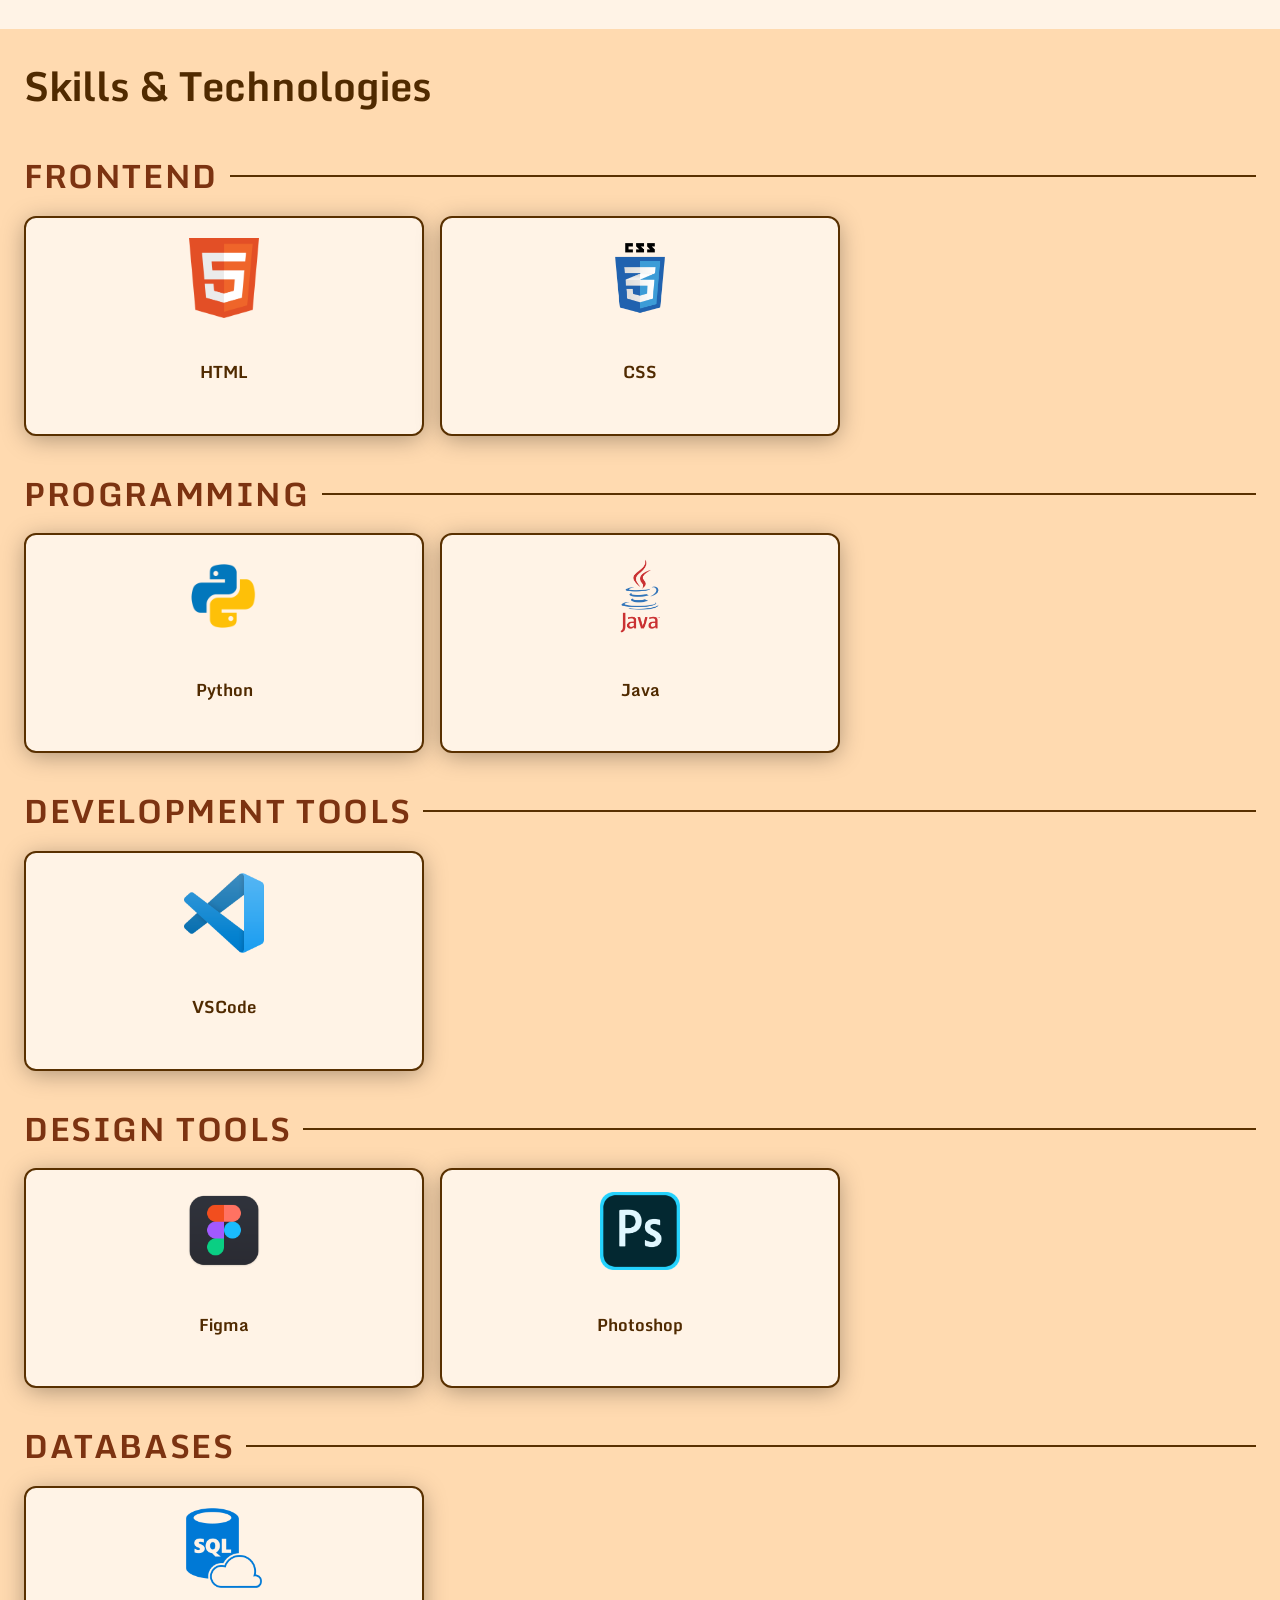
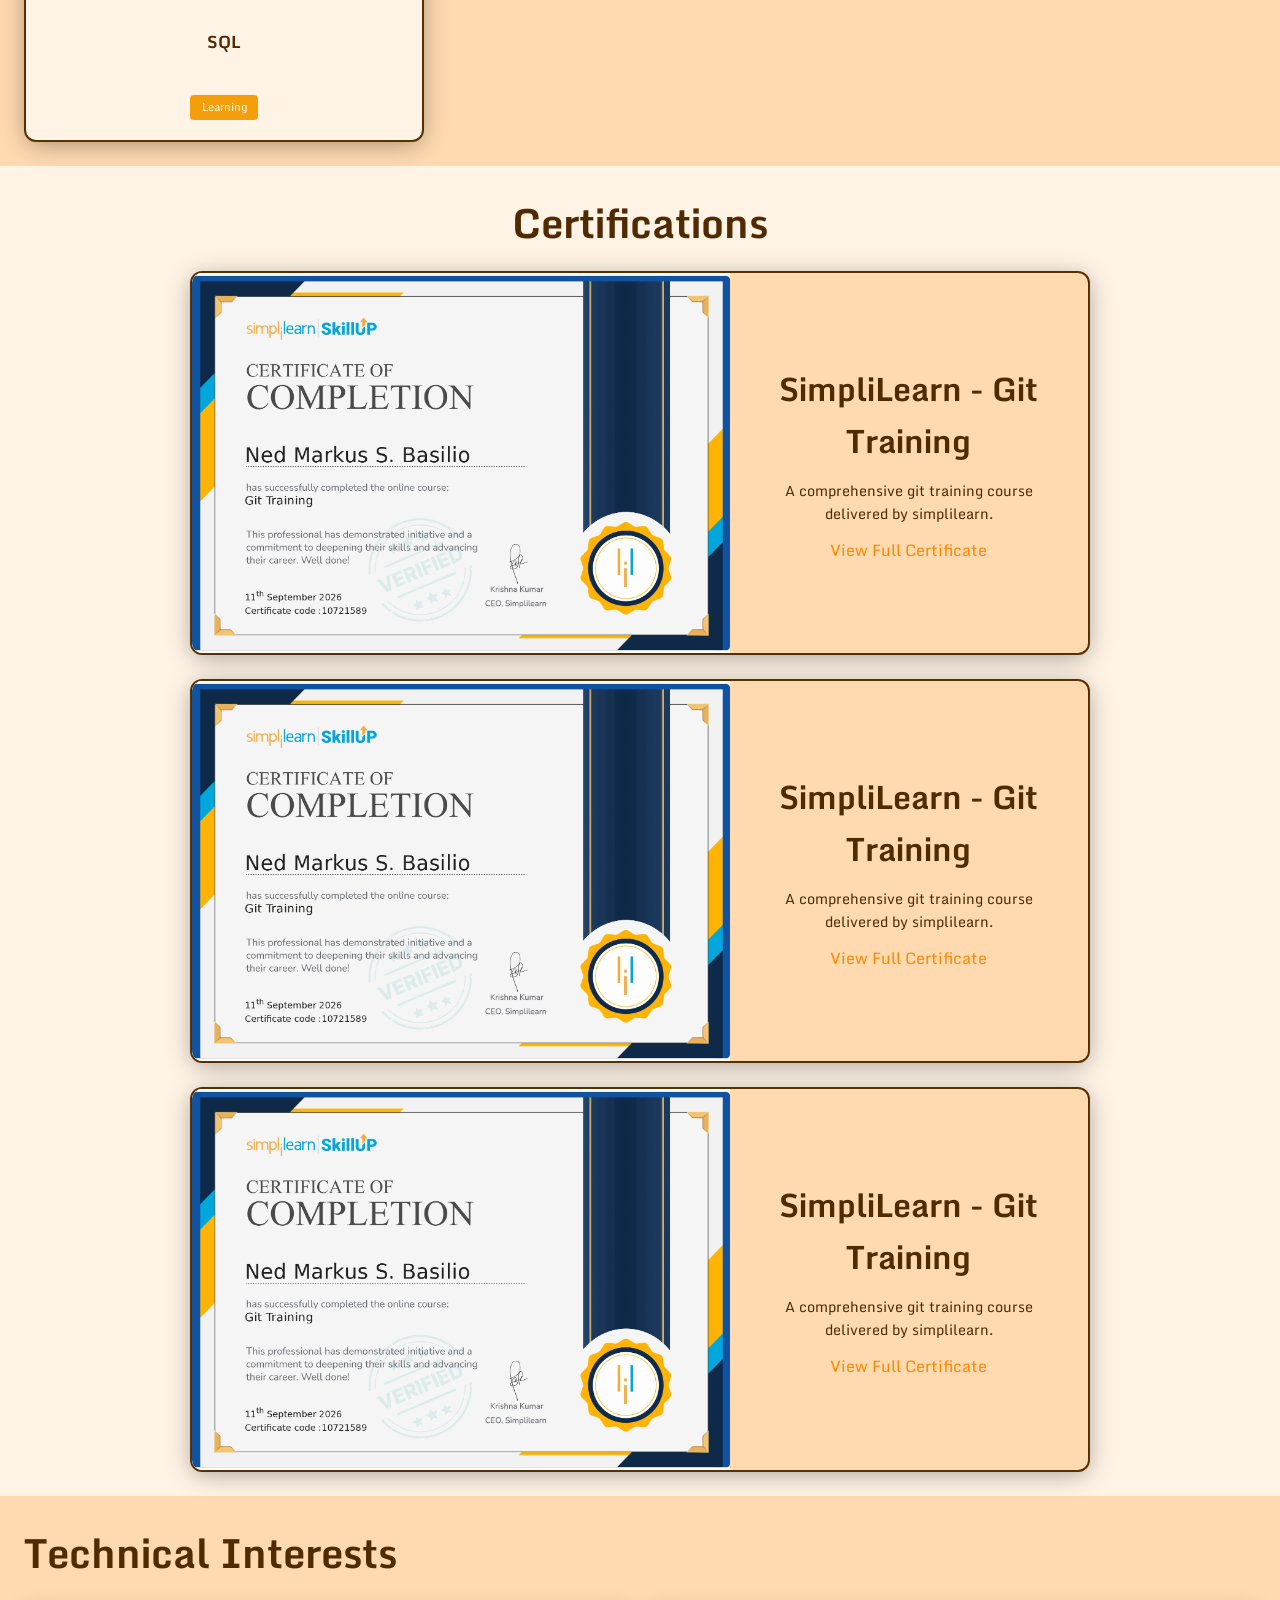
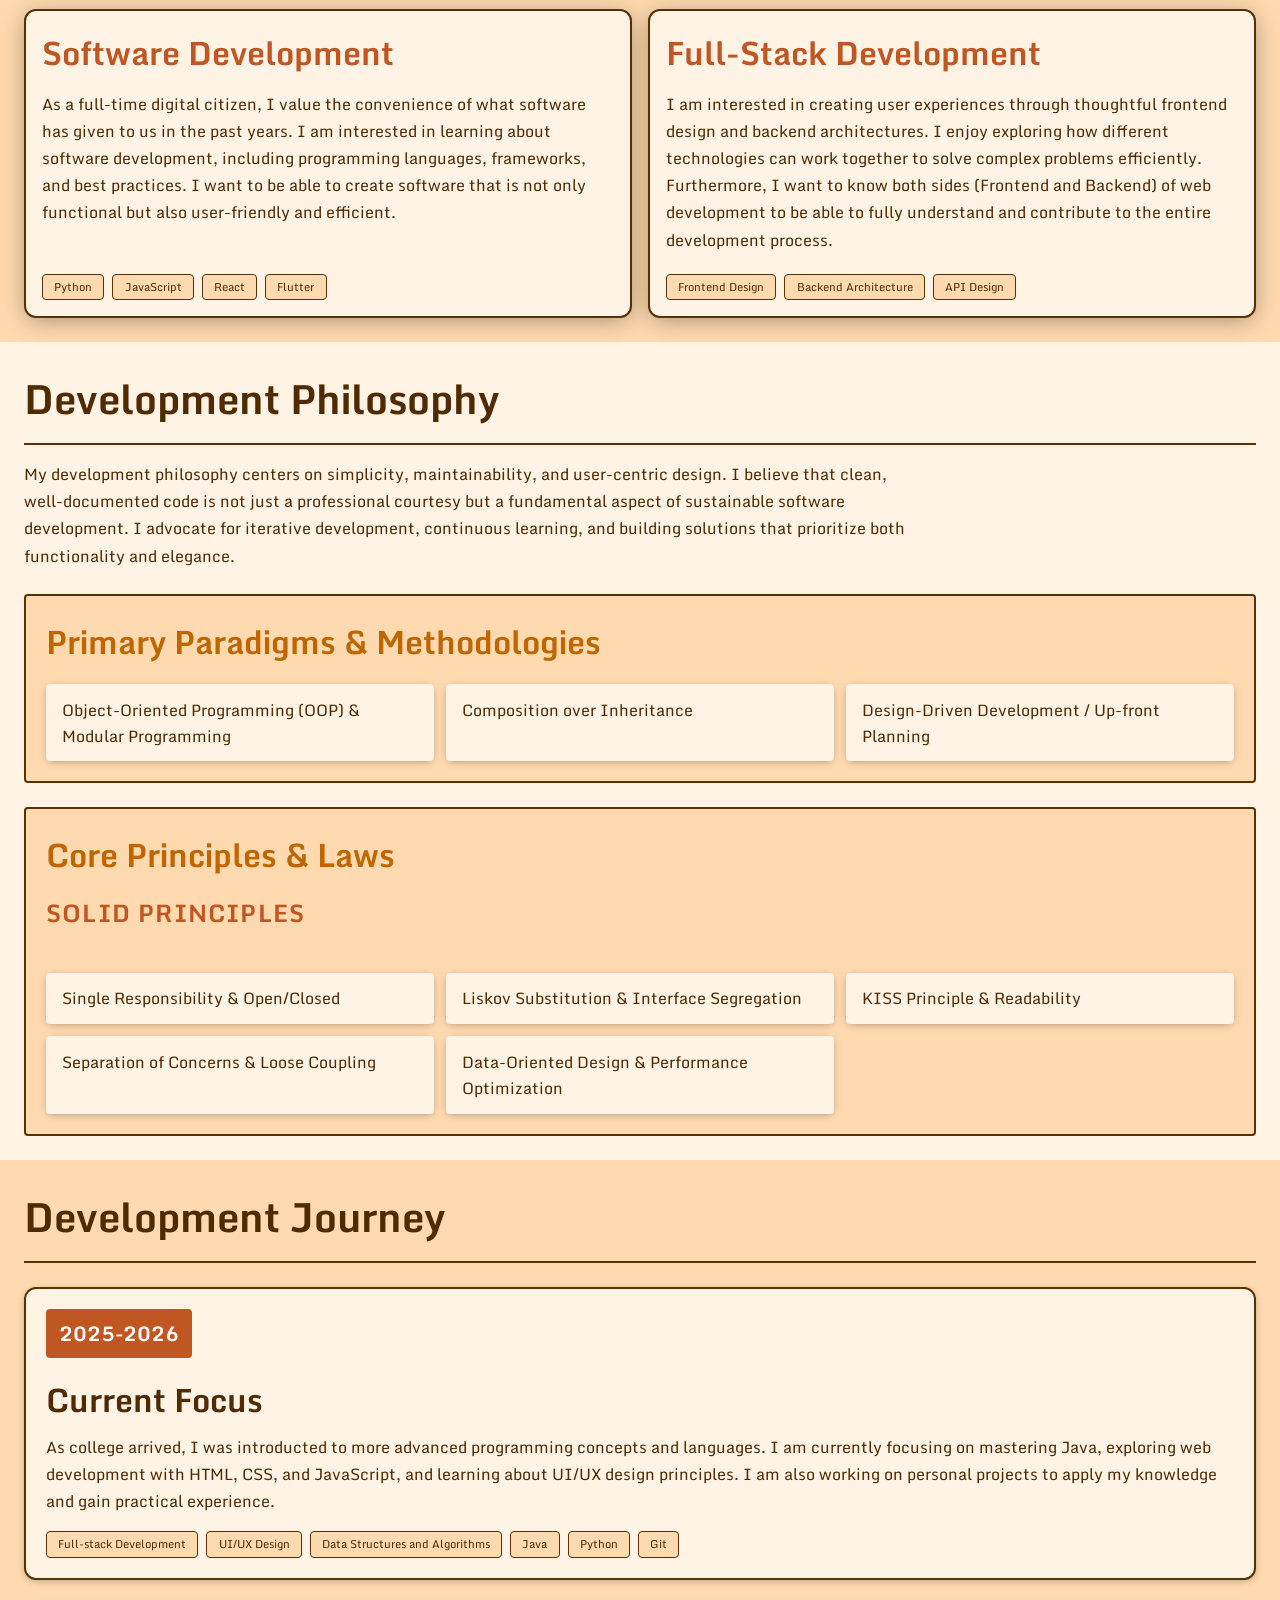
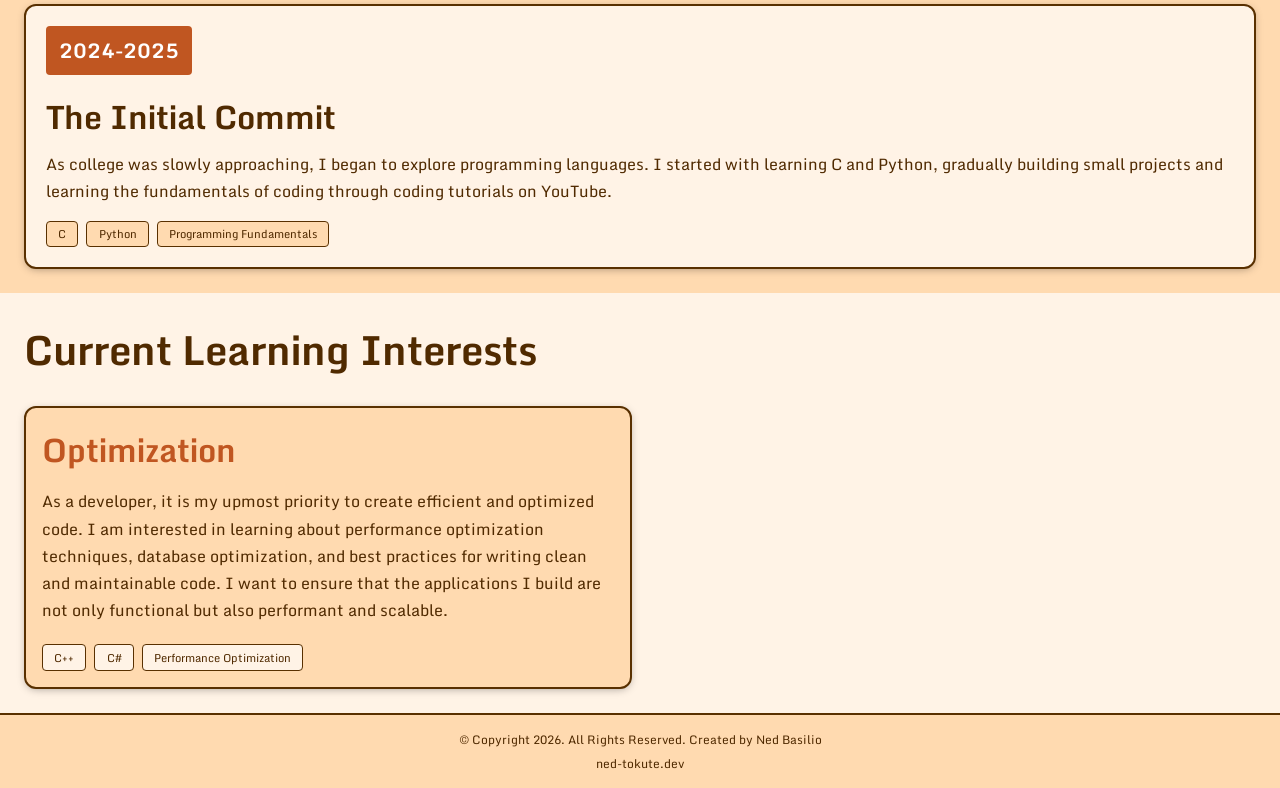
==== commit be65f41e: "Adjusted skill logos to implement flexbox." ====
--- a/about.html
+++ b/about.html
@@ -94,13 +94,13 @@
 
 				<section id="about-skills-mobile" class="mobile mobile-container mobile-skills">
 					<h3>Skills &amp; Technologies</h3>
-					<div class="card-grid">
-						<article class="card"><img src="assets/html.png" alt="HTML logo"><h5>HTML</h5></article>
-						<article class="card"><img src="assets/css.png" alt="CSS logo"><h5>CSS</h5></article>
-						<article class="card"><img src="assets/python.png" alt="Python logo"><h5>Python</h5></article>
-						<article class="card"><img src="assets/java.png" alt="Java logo"><h5>Java</h5></article>
-						<article class="card"><img src="assets/vscode.png" alt="VSCode logo"><h5>VSCode</h5></article>
-						<article class="card"><img src="assets/figma.png" alt="Figma logo"><h5>Figma</h5></article>
+					<div class="skill-grid">
+						<article class="card"><img src="images/html.png" alt="HTML logo"><h5>HTML</h5></article>
+						<article class="card"><img src="images/css.png" alt="CSS logo"><h5>CSS</h5></article>
+						<article class="card"><img src="images/python.png" alt="Python logo"><h5>Python</h5></article>
+						<article class="card"><img src="images/java.png" alt="Java logo"><h5>Java</h5></article>
+						<article class="card"><img src="images/vscode.png" alt="VSCode logo"><h5>VSCode</h5></article>
+						<article class="card"><img src="images/figma.png" alt="Figma logo"><h5>Figma</h5></article>
 					</div>
 				</section>
 
@@ -256,14 +256,14 @@
 					<h3>Skills & Technologies</h3>
 					<div class="skill-group">
 						<h4>Frontend</h4>
-						<div class="card-grid">
-							<article class="card">
-								<img src="assets/html.png" alt="HTML logo">
+						<div class="skill-grid">
+							<article class="card">
+								<img src="images/html.png" alt="HTML logo">
 								<h5>HTML</h5>
 							</article>
 
 							<article class="card">
-								<img src="assets/css.png" alt="CSS logo">
+								<img src="images/css.png" alt="CSS logo">
 								<h5>CSS</h5>
 							</article>
 						</div>
@@ -271,14 +271,14 @@
 
 					<div class="skill-group">
 						<h4>Programming</h4>
-						<div class="card-grid">
-							<article class="card">
-								<img src="assets/python.png" alt="Python logo">
+						<div class="skill-grid">
+							<article class="card">
+								<img src="images/python.png" alt="Python logo">
 								<h5>Python</h5>
 							</article>
 
 							<article class="card">
-								<img src="assets/java.png" alt="Java logo">
+								<img src="images/java.png" alt="Java logo">
 								<h5>Java</h5>
 							</article>
 						</div>
@@ -286,9 +286,9 @@
 
 					<div class="skill-group">
 						<h4>Development Tools</h4>
-						<div class="card-grid">
-							<article class="card">
-								<img src="assets/vscode.png" alt="VSCode logo">
+						<div class="skill-grid">
+							<article class="card">
+								<img src="images/vscode.png" alt="VSCode logo">
 								<h5>VSCode</h5>
 							</article>
 						</div>
@@ -296,14 +296,14 @@
 
 					<div class="skill-group">
 						<h4>Design Tools</h4>
-						<div class="card-grid">
-							<article class="card">
-								<img src="assets/figma.png" alt="Figma logo">
+						<div class="skill-grid">
+							<article class="card">
+								<img src="images/figma.png" alt="Figma logo">
 								<h5>Figma</h5>
 							</article>
 
 							<article class="card">
-								<img src="assets/photoshop.png" alt="Photoshop logo">
+								<img src="images/photoshop.png" alt="Photoshop logo">
 								<h5>Photoshop</h5>
 							</article>
 						</div>
@@ -311,9 +311,9 @@
 
 					<div class="skill-group">
 						<h4>Databases</h4>
-						<div class="card-grid">
-							<article class="card">
-								<img src="assets/sql.png" alt="SQL logo">
+						<div class="skill-grid">
+							<article class="card">
+								<img src="images/sql.png" alt="SQL logo">
 								<h5>SQL</h5>
 								<span class="badge badge-warning learning-badge">Learning</span>
 							</article>
@@ -327,7 +327,7 @@
 					<div class="certificate-list">
 						<article class="certificate-card">
 							<figure class="certificate-image">
-								<img src="assets/certifications/simplilearn-git.jpg" alt="simplilearn git certificate">
+								<img src="images/certifications/simplilearn-git.jpg" alt="simplilearn git certificate">
 							</figure>
 							<div class="certificate-body">
 								<h4>SimpliLearn - Git Training</h4>
@@ -338,7 +338,7 @@
 
 						<article class="certificate-card">
 							<figure class="certificate-image">
-								<img src="assets/certifications/simplilearn-git.jpg" alt="simplilearn git certificate">
+								<img src="images/certifications/simplilearn-git.jpg" alt="simplilearn git certificate">
 							</figure>
 							<div class="certificate-body">
 								<h4>SimpliLearn - Git Training</h4>
@@ -349,7 +349,7 @@
 
 						<article class="certificate-card">
 							<figure class="certificate-image">
-								<img src="assets/certifications/simplilearn-git.jpg" alt="simplilearn git certificate">
+								<img src="images/certifications/simplilearn-git.jpg" alt="simplilearn git certificate">
 							</figure>
 							<div class="certificate-body">
 								<h4>SimpliLearn - Git Training</h4>
--- a/css/style.css
+++ b/css/style.css
@@ -214,7 +214,7 @@
     background-color: var(--color-surface);
     /* border-top: solid 2px var(--color-border);
     border-bottom: solid 2px var(--color-border); */
-    padding: var(--spacing-medium) var(--spacing-large);
+    padding: var(--spacing-medium) var(--spacing-medium);
 }
 
 .generic-container--alt {
@@ -577,7 +577,7 @@
 
 #featured-project-mobile .card-link {
     align-self: flex-start;
-    font-weight: 700;
+    font-weight: 800;
 }
 
 .project-badges {
@@ -659,6 +659,25 @@
     text-align: center;
 }
 
+.skill-grid {
+    display: flex;
+    flex-wrap: wrap;
+    align-items: stretch;
+    justify-content: flex-start;
+    gap: var(--spacing-default);
+}
+
+.skill-grid > .card {
+    flex: 1 1 180px;
+    width: auto;
+    max-width: 400px;
+}
+
+.mobile-skills .skill-grid > .card {
+    flex: 1 1 120px;
+    max-width: none;
+}
+
 .mobile-skills .card img {
     width: 48px;
     height: 48px;
@@ -763,11 +782,12 @@
 /* 3. Skills and technologies */
 
 #about-skills .card-grid {
-    justify-items: stretch;
+    justify-content: start;
+    justify-items: start;
 }
 
 #about-skills .card {
-    max-width: none;
+    max-width: 400px;
     min-height: 190px;
     padding: 1.25rem;
     align-items: center;
@@ -823,18 +843,18 @@
     margin-bottom: var(--spacing-default);
 }
 
-.certificate-list {
+.certificate-list { /* Flex direction and other flex properties are in the viewport sections. */
+    display: flex;
+    flex-direction: column;
+    flex-wrap: wrap;
+    align-items: center;
+    gap: var(--spacing-medium);
+}
+
+.certificate-card {
     display: flex;
     flex-direction: row;
-    flex-wrap: wrap;
-    justify-content: center;
-    gap: var(--spacing-medium);
-}
-
-.certificate-card {
-    display: flex;
-    flex-direction: row;
-    max-width: 700px;
+    max-width: 900px;
     width: 100%;
     overflow: hidden;
     background-color: var(--color-surface);
@@ -848,7 +868,7 @@
     display: flex;
     align-items: center;
     justify-content: center;
-    background-color: var(--color-primary);
+    background-color: var(--color-on-primary);
     color: var(--color-on-primary);
     font-size: 1.2em;
     text-align: center;
@@ -857,7 +877,7 @@
 .certificate-image img {
     width: 100%;
     height: 100%;
-    object-fit: contain;
+    object-fit: scale-down;
 }
 
 .certificate-body {
@@ -1150,7 +1170,7 @@
 /* ================================================================= */
 /* RESPONSIVE LAYOUT: TABLET                                        */
 /* ================================================================= */
-@media screen and (min-width: 630px), print {
+@media screen and (min-width: 768px), print {
     .tablet-desktop {
         display: block;
     }
@@ -1241,7 +1261,7 @@
     }
 
     .certificate-card {
-        min-width: 800px;
+        min-width: 650px;
         flex-direction: row;
     }
 
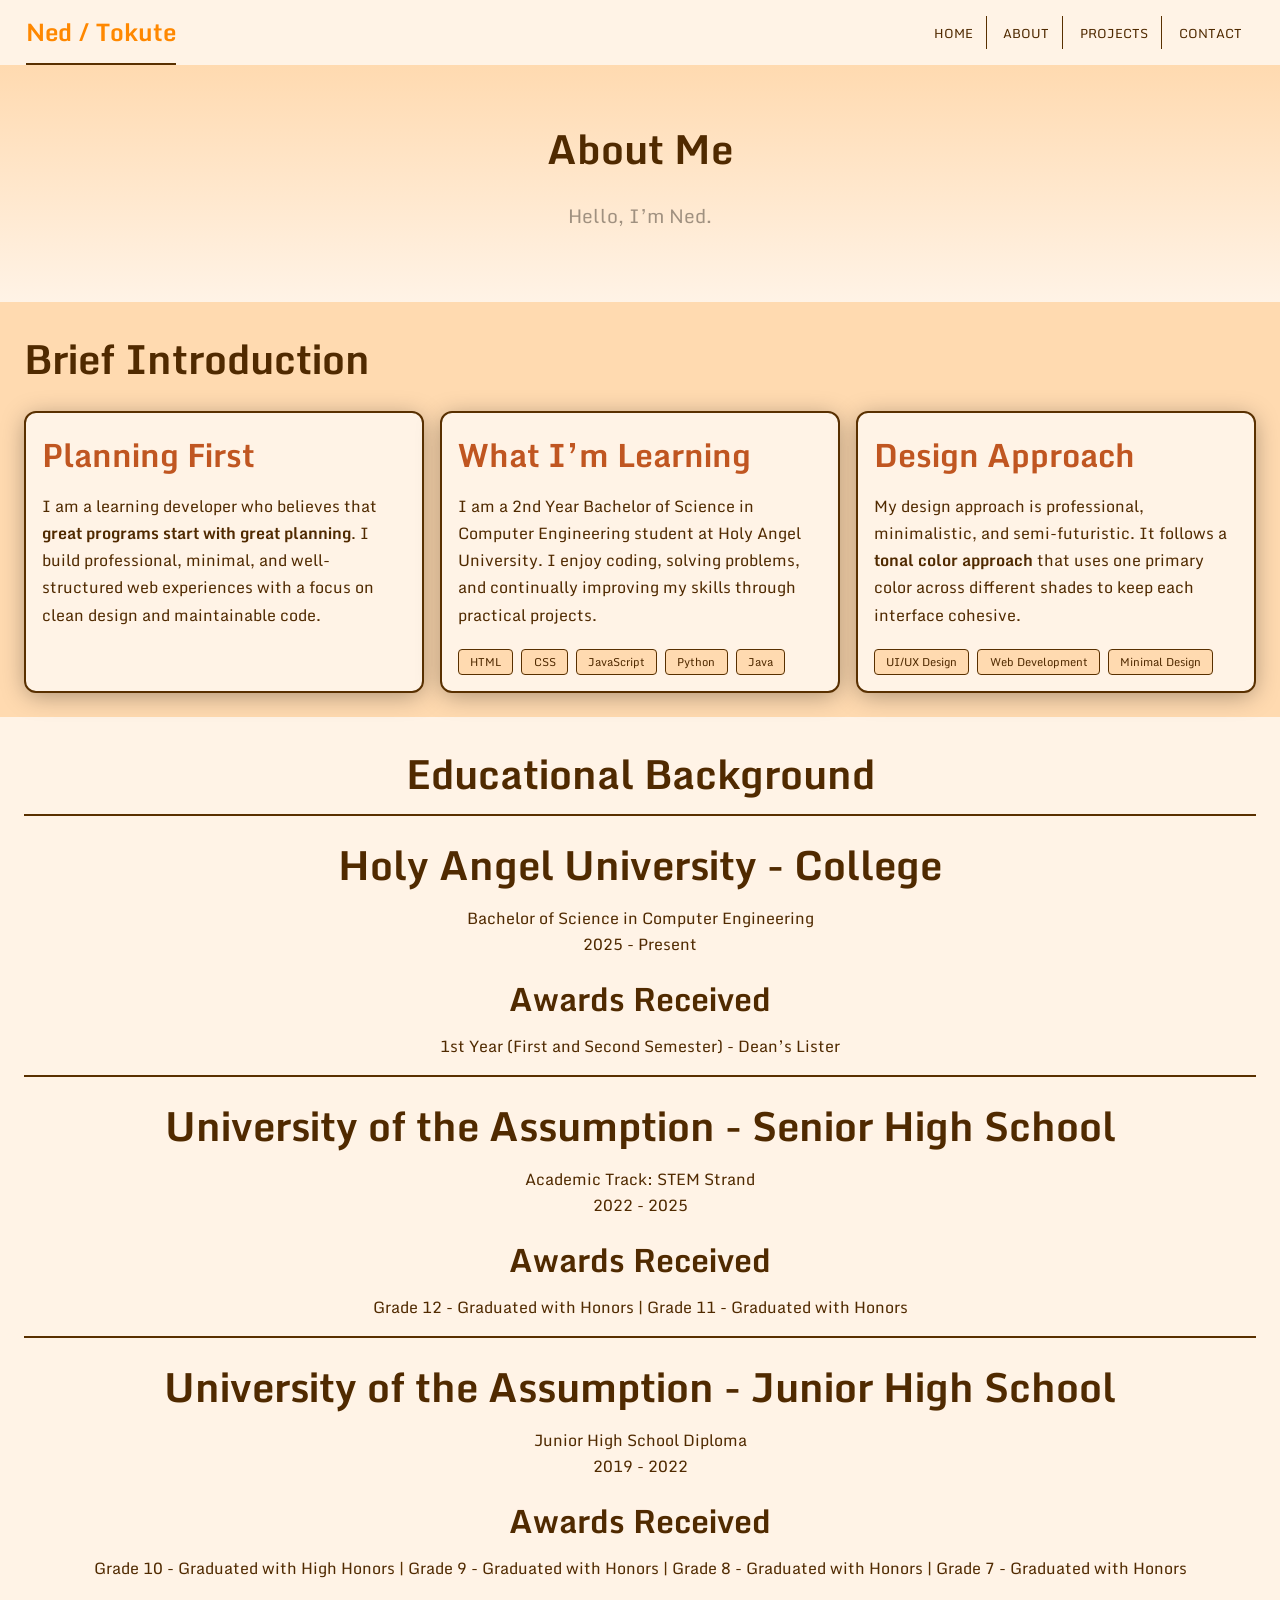
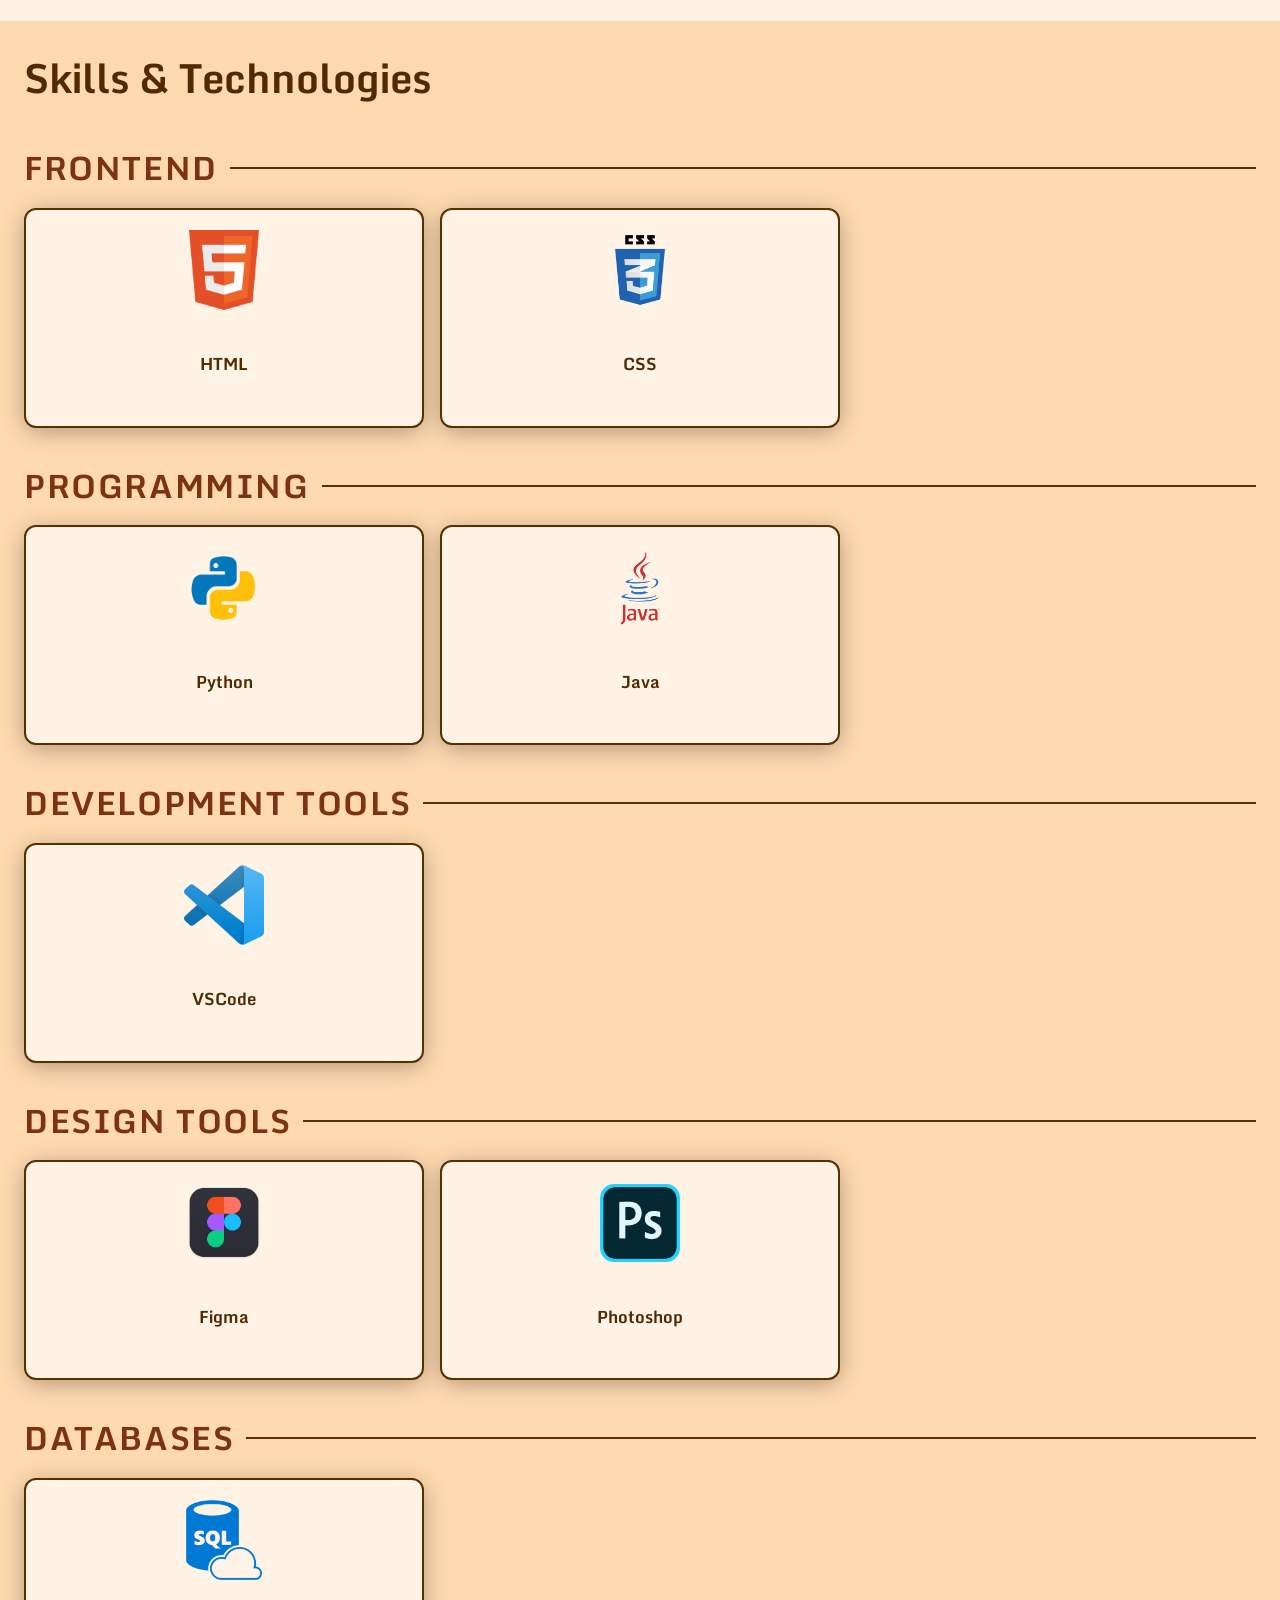
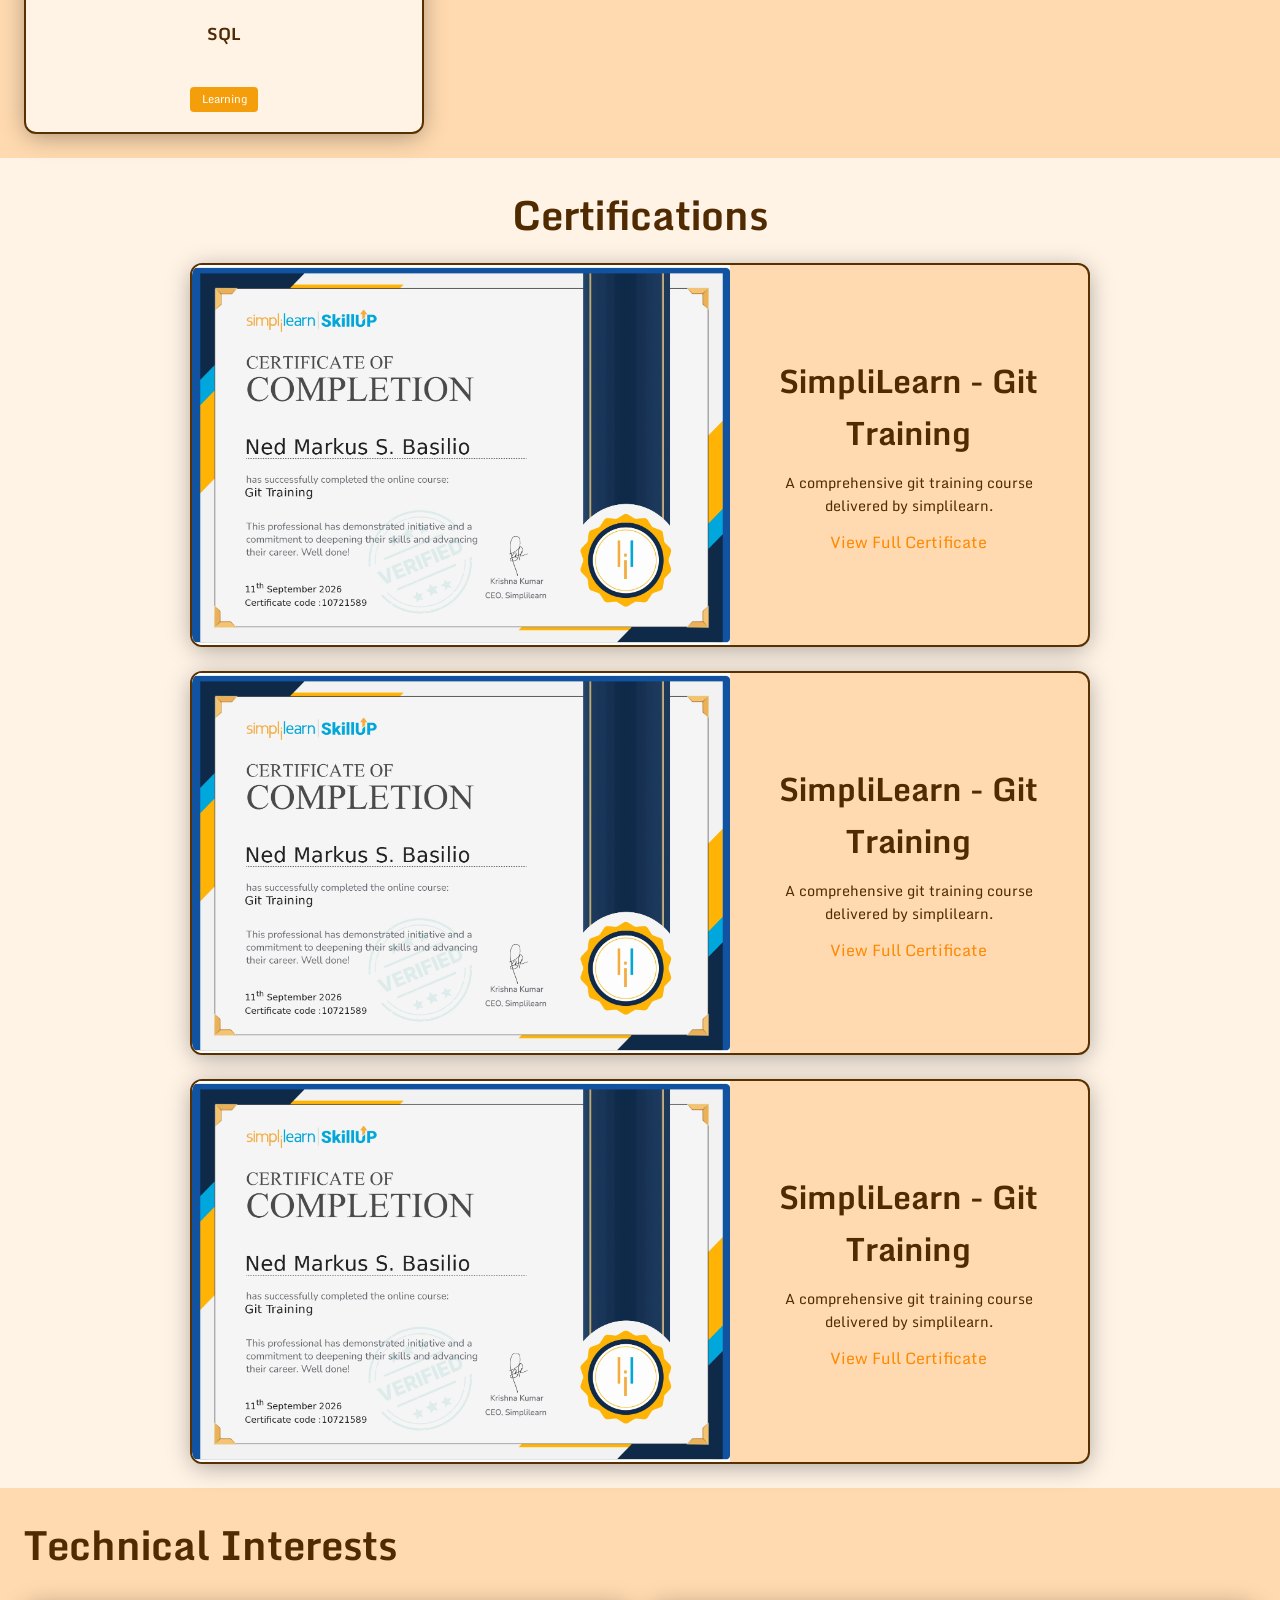
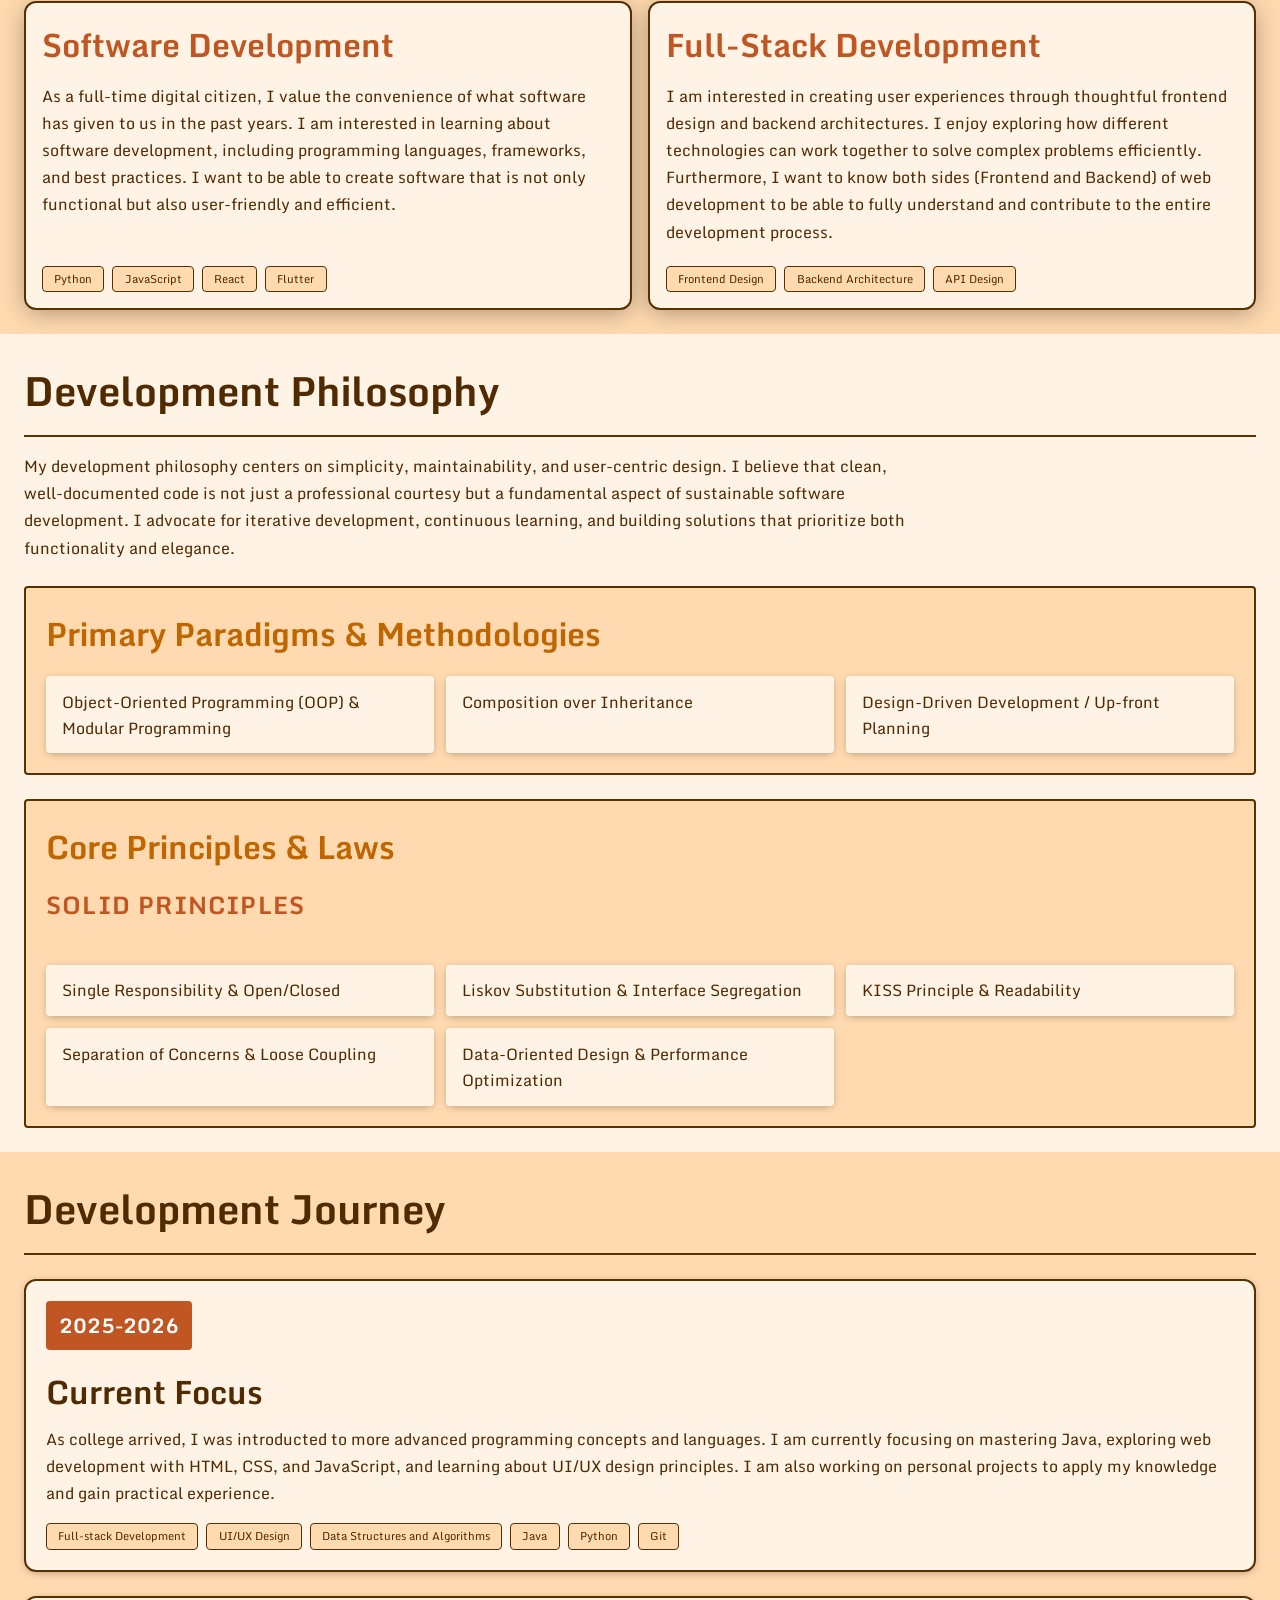
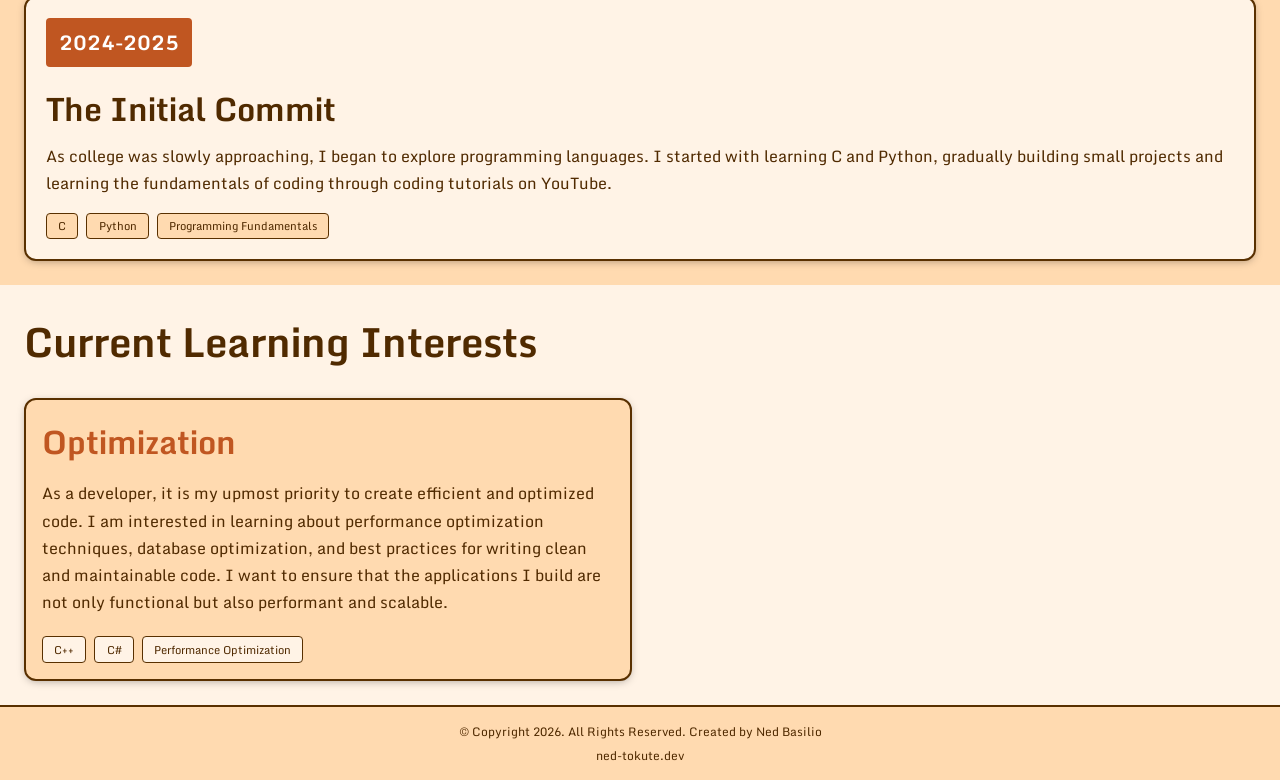
==== commit cb0bc35a: "Added a java badge to what im learning." ====
--- a/about.html
+++ b/about.html
@@ -190,6 +190,7 @@
 								<span class="badge">CSS</span>
 								<span class="badge">JavaScript</span>
 								<span class="badge">Python</span>
+								<span class="badge">Java</span>
 							</div>
 						</article>
 
--- a/css/style.css
+++ b/css/style.css
@@ -22,7 +22,7 @@
 
 body, h1, h2, h3, h4, h5, p, a, ul, li, nav, header, main, section, article,
 footer, label, input, textarea, button, caption,
-.badge, .card-image, .card-link, .mobile-link,
+.badge, .card-image, .card-link, .socials-link,
 .contact-form, .alert {
     font-family: "Monda", sans-serif;
     color: var(--color-text);
@@ -198,10 +198,6 @@
     max-width: 45%;
 }
 
-#hero .mobile-link {
-    font-size: 1.2em;
-}
-
 /* Shared main-content surface. */
 
 main {
@@ -245,7 +241,8 @@
 
 /* Full-width action link used in mobile content. */
 
-.mobile-link {
+
+.socials-link {
     display: block;
     padding: 2%;
     width: 40%;
@@ -256,15 +253,9 @@
     color: var(--color-text);
 }
 
-.mobile-link a {
-    text-decoration: none;
-    font-size: 1.5em;
-    display: block;
-}
-
-.mobile-link:hover {
+.socials-link:hover {
+    color: var(--color-on-primary);
     background-color: var(--color-primary);
-    color: var(--color-on-primary);
     box-shadow: var(--shadow-small);
 }
 
@@ -312,18 +303,20 @@
 
 .card-image {
     background-color: var(--color-primary);
-    height: 160px;
+    min-height: 1rem;
     flex-shrink: 0;
     display: flex;
     align-items: center;
     justify-content: center;
     color: var(--color-on-primary);
-    font-size: 1.2em;
+    font-size: 1.2rem;
 }
 
 .card-body {
+    display: flex;
+    flex-direction: column;
     background-color: var(--color-surface);
-    padding: 1em;
+    padding: var(--spacing-default);
     flex-grow: 1;
 }
 
@@ -339,18 +332,26 @@
 .card-body p {
     font-size: 0.9em;
     padding: 0.5em 0;
+    align-self: start;
+}
+
+.card-badges {
+    display: flex;
+    flex-wrap: wrap;
+    gap: var(--spacing-tight);
+    margin-top: auto;
+}
+
+.card-body .badge {
+    margin: 0;
 }
 
 .card-link {
-    color: var(--color-primary);
+    color: var(--color-muted);
 }
 
 .card-link:hover {
     color: var(--color-primary-hover);
-}
-
-.card-body .badge {
-    margin: 0.3rem 0.3rem 0 0;
 }
 
 /* Shared status and technology badges. */
@@ -444,6 +445,10 @@
     margin-bottom: var(--spacing-default);
 }
 
+#socials > h3, #socials > p {
+    text-align: center;
+}
+
 #socials-mobile-buttons {
     display: flex;
     flex-wrap: wrap;
@@ -508,7 +513,7 @@
 
 #featured-project .featured-card-image {
     background-color: var(--color-primary);
-    height: 200px;
+    height: var(--spacing-default);
     display: flex;
     align-items: center;
     justify-content: center;
@@ -556,7 +561,7 @@
 }
 
 #featured-project-mobile .featured-card-image {
-    height: 130px;
+    height: var(--spacing-default);
     display: flex;
     align-items: center;
     justify-content: center;
@@ -704,7 +709,7 @@
 .intro-card {
     display: flex;
     flex-direction: column;
-    padding: 1.25rem;
+    padding: var(--spacing-default);
     background-color: var(--color-background);
     border: solid 2px var(--color-border);
     border-radius: var(--radius-large);
@@ -1191,9 +1196,13 @@
         grid-template-columns: repeat(2, 1fr);
     }
 
+    .card-link {
+        text-align: right;
+    }
+
     /* Index page limit social-links max-width */
 
-    .mobile-link {
+    .socials-link {
         max-width: 250px;
     }
 
@@ -1277,6 +1286,10 @@
 
     /* Projects page responsive overrides. */
 
+    .featured-card {
+        box-shadow: var(--shadow-large);
+    }
+
     #featured-project .featured-card {
         flex-direction: row;
     }
@@ -1284,7 +1297,7 @@
     #featured-project .featured-card-image {
         width: 40%;
         height: auto;
-        min-height: 240px;
+        min-height: var(--spacing-default);
     }
 
     #featured-project .featured-card-body {
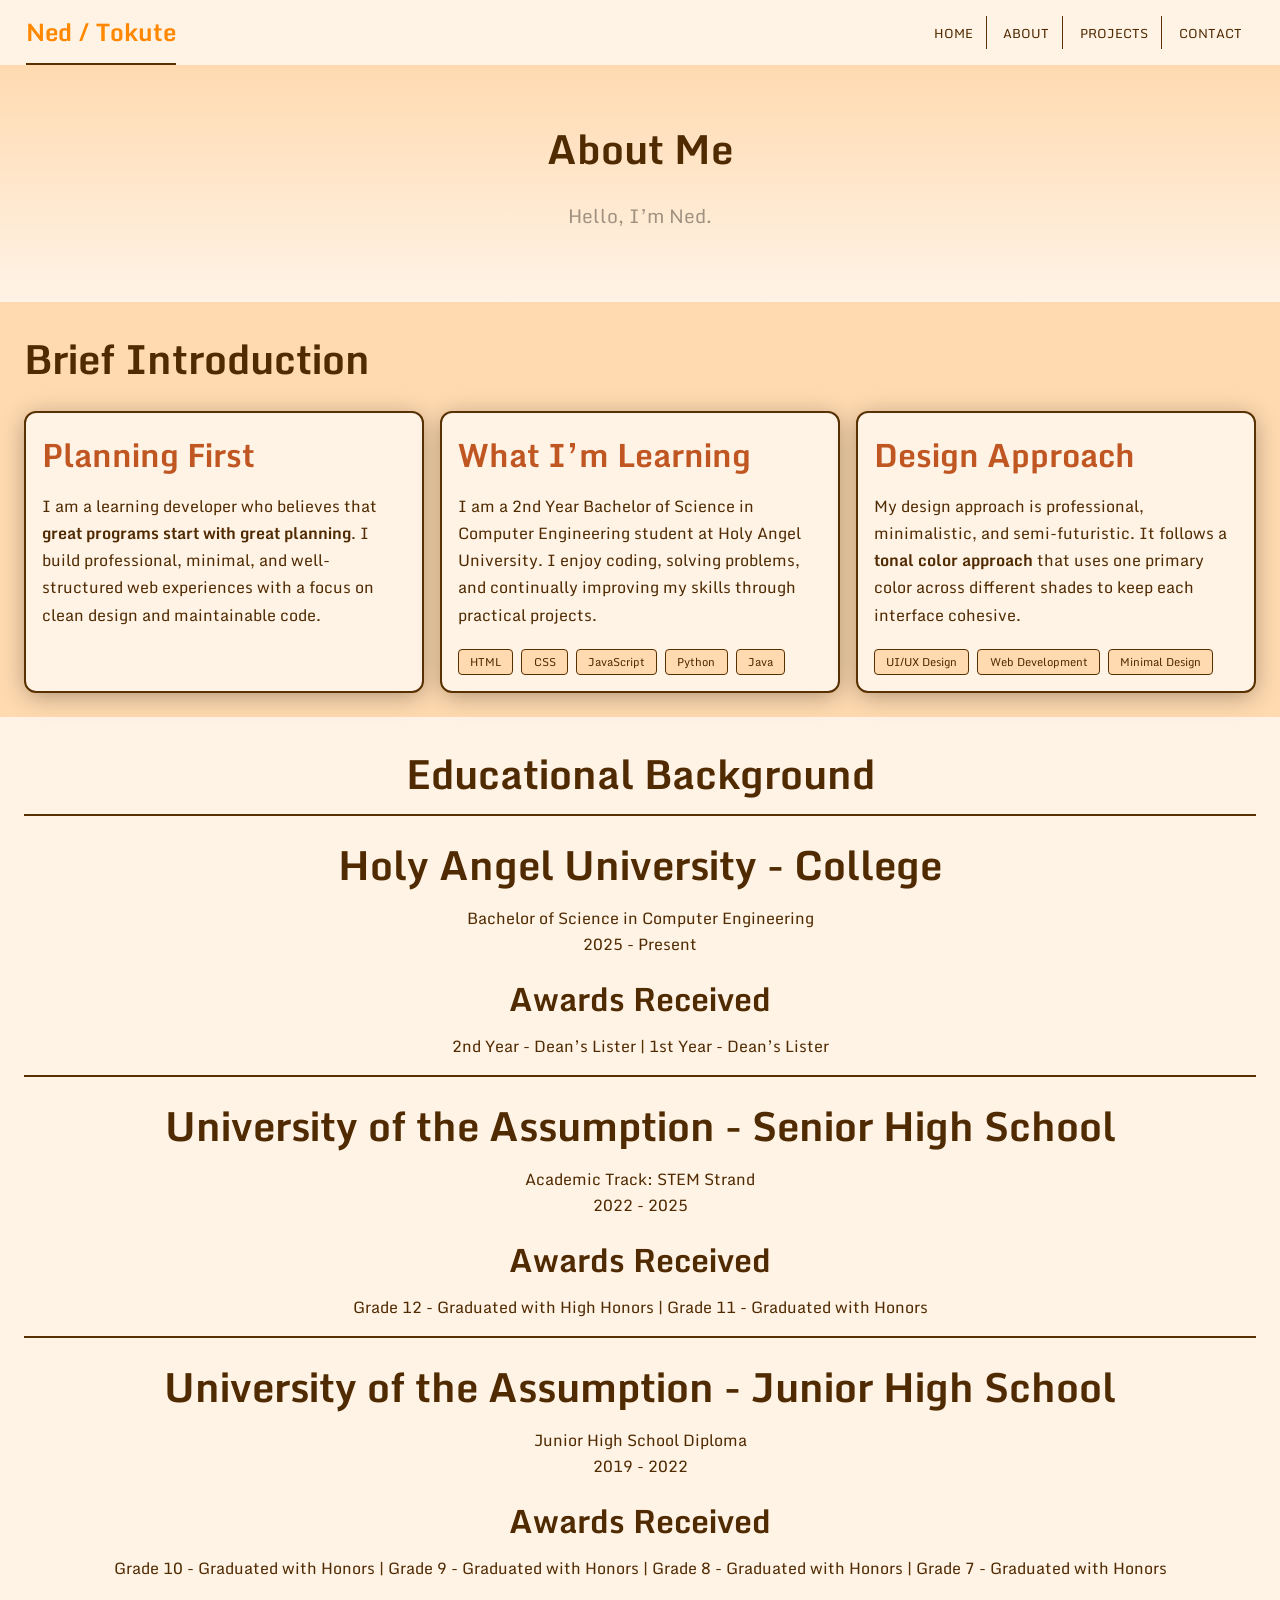
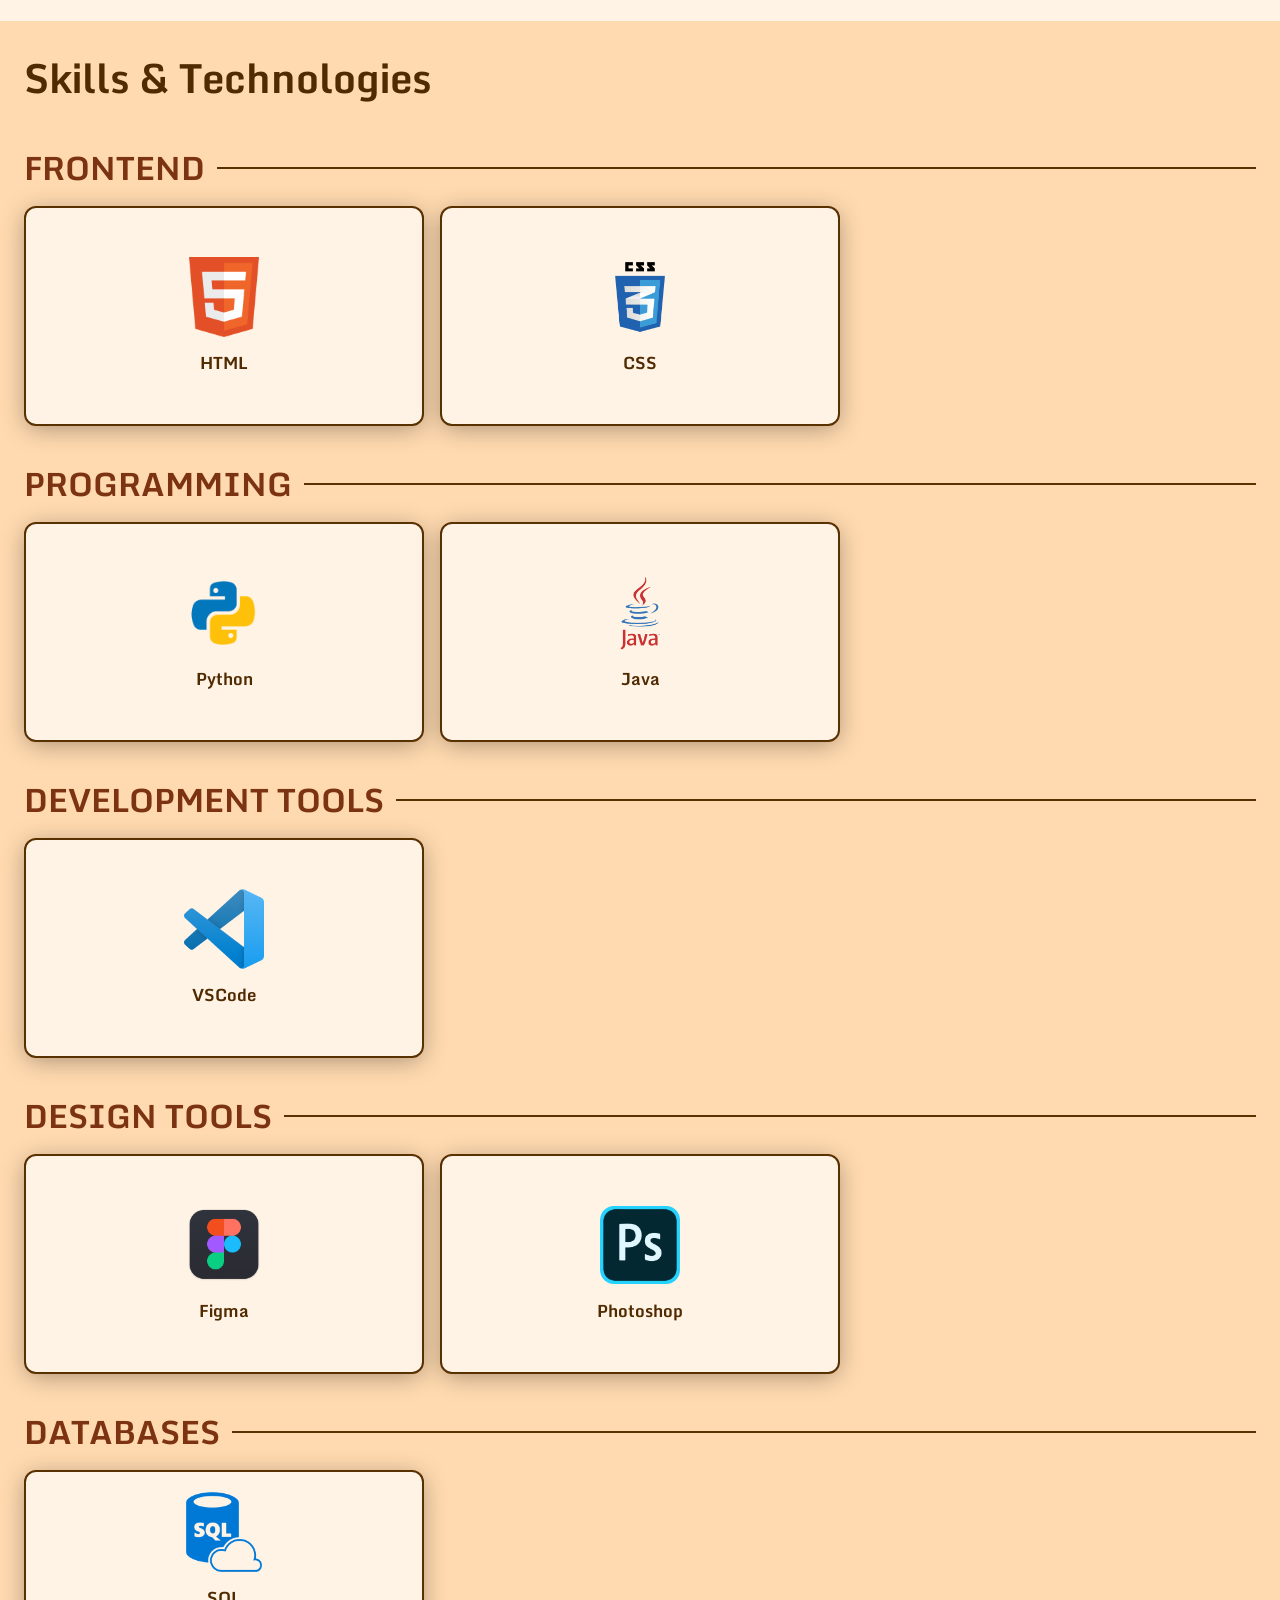
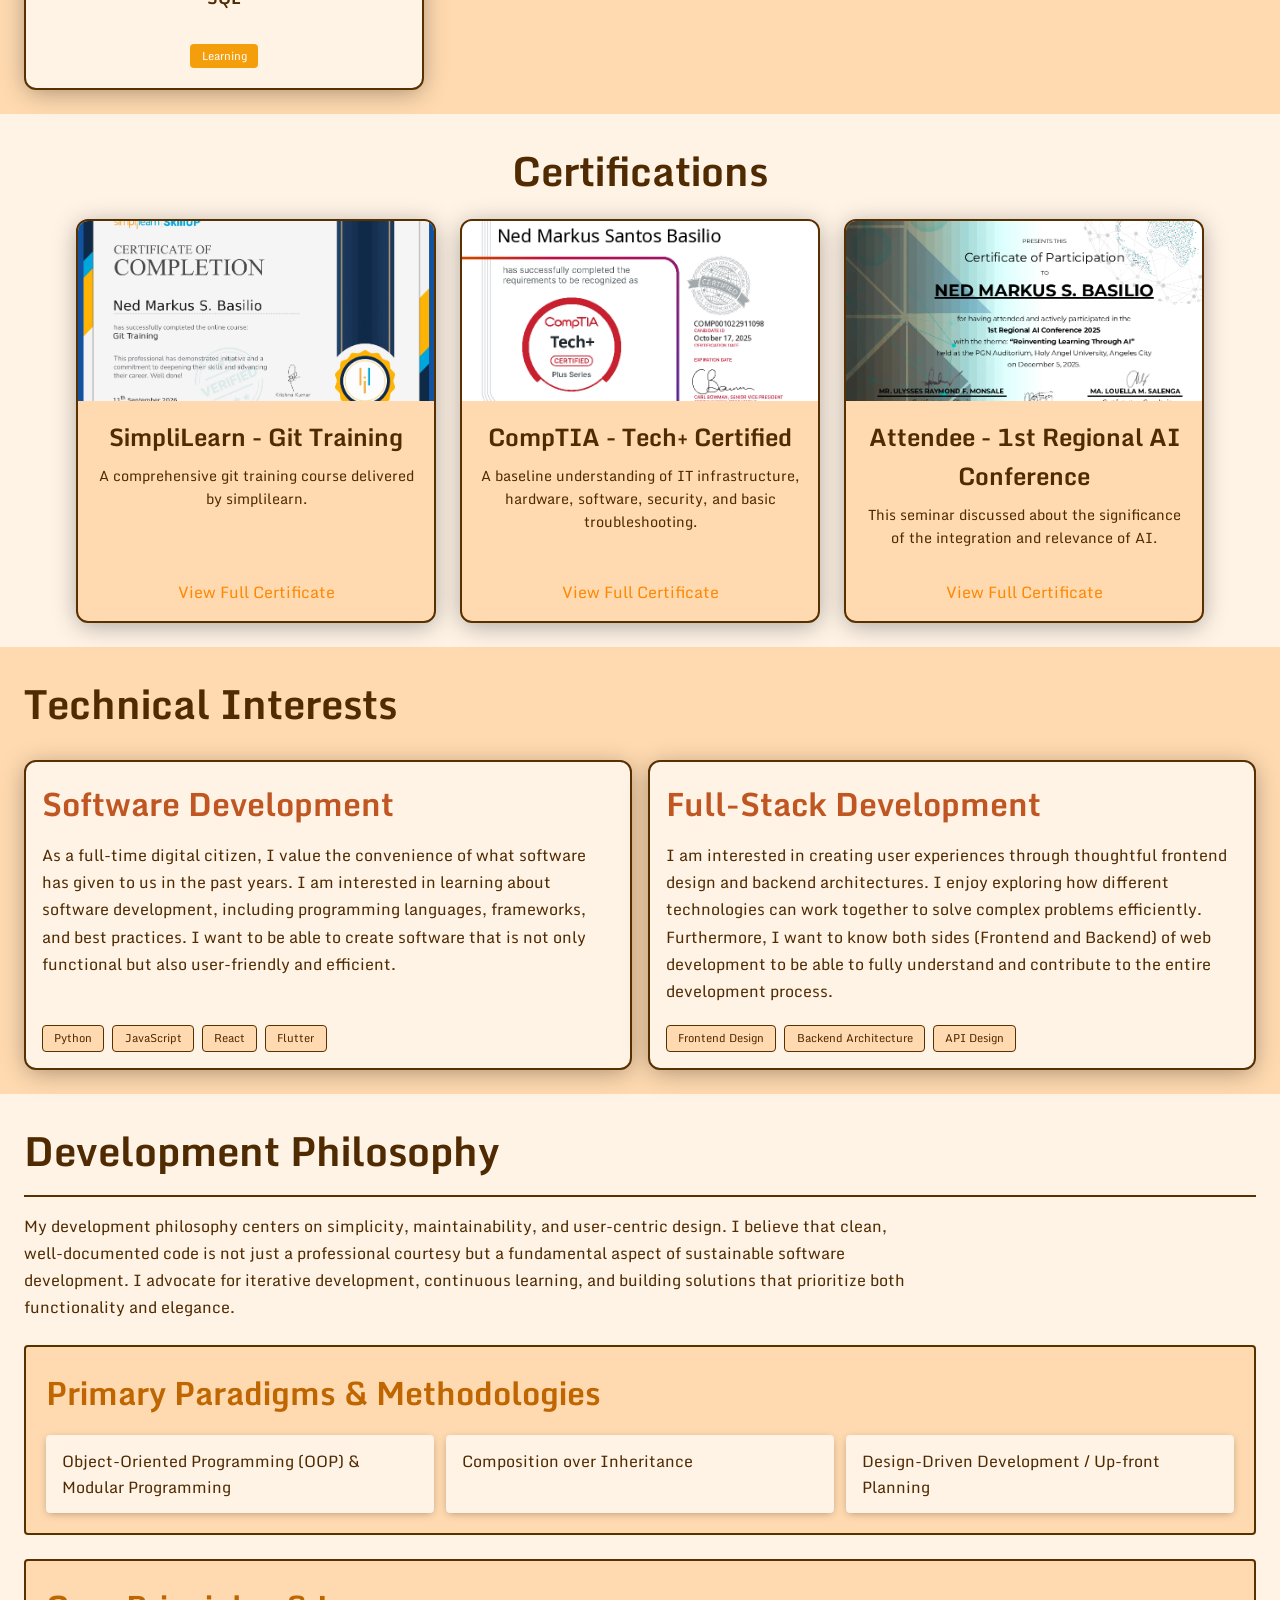
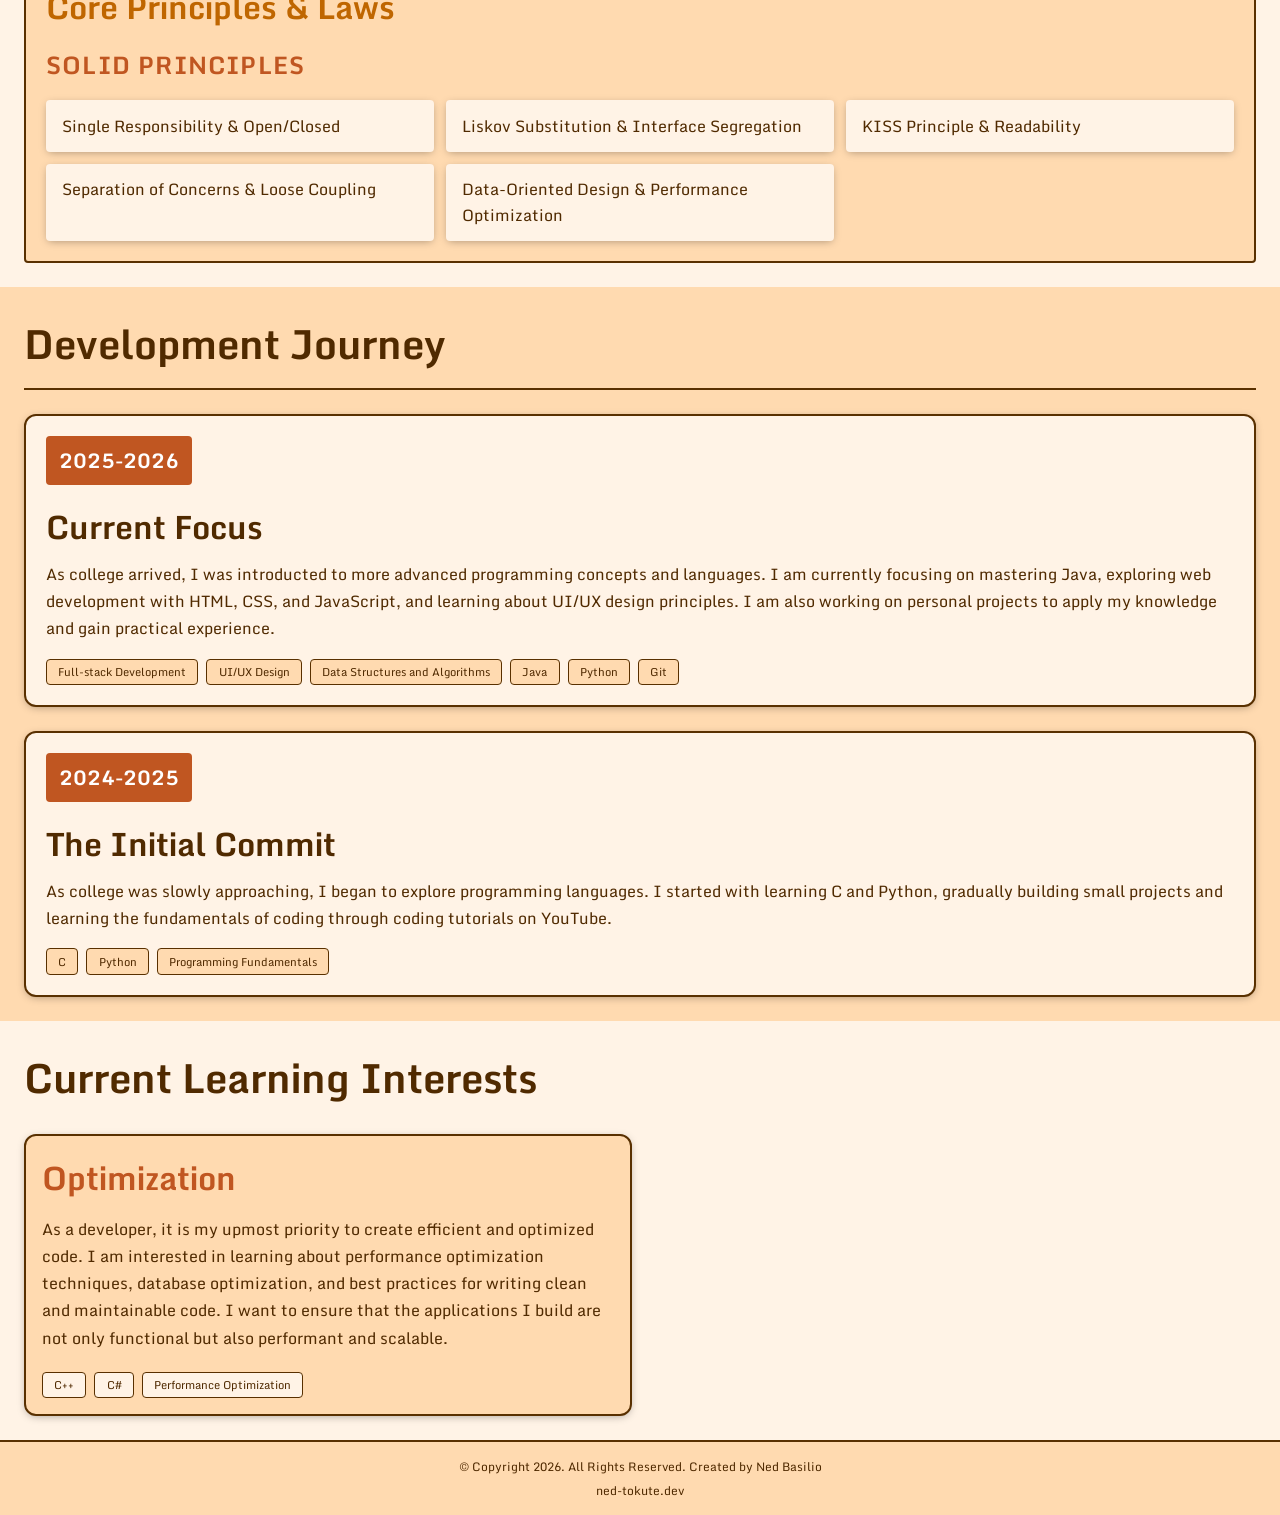
==== commit 87e44628: "Included information for certifications." ====
--- a/about.html
+++ b/about.html
@@ -107,8 +107,20 @@
 				<section id="certifications-mobile" class="mobile mobile-container">
 					<h3>Certifications</h3>
 					<div class="mobile-about-card">
-						<h4>SimpliLearn - Git Training</h4>
+						<h5>SimpliLearn - Git Training</h5>
 						<p>A comprehensive git training course delivered by simplilearn.</p>
+						<a href="#" class="certificate-link">View Full Certificate</a>
+					</div>
+
+					<div class="mobile-about-card">
+						<h5>CompTIA - Tech+ Certified</h5>
+						<p>A baseline understanding of IT infrastructure, hardware, software, security, and basic troubleshooting.</p>
+						<a href="#" class="certificate-link">View Full Certificate</a>
+					</div>
+
+					<div class="mobile-about-card">
+						<h5>Attendee - 1st Regional AI Conference</h5>
+						<p>This seminar discussed about the significance of the integration and relevance of AI.</p>
 						<a href="#" class="certificate-link">View Full Certificate</a>
 					</div>
 				</section>
@@ -218,7 +230,8 @@
 							<article class="education-awards">
 								<h4>Awards Received</h4>
 								<ul>
-									<li>1st Year (First and Second Semester) - Dean&rsquo;s Lister</li>
+									<li>2nd Year - Dean&rsquo;s Lister</li>
+									<li>1st Year - Dean&rsquo;s Lister</li>
 								</ul>
 							</article>
 						</li>
@@ -230,7 +243,7 @@
 							<article class="education-awards">
 								<h4>Awards Received</h4>
 								<ul>
-									<li>Grade 12 - Graduated with Honors</li>
+									<li>Grade 12 - Graduated with High Honors</li>
 									<li>Grade 11 - Graduated with Honors</li>
 								</ul>
 							</article>
@@ -243,7 +256,7 @@
 							<article class="education-awards">
 								<h4>Awards Received</h4>
 								<ul>
-									<li>Grade 10 - Graduated with High Honors</li>
+									<li>Grade 10 - Graduated with Honors</li>
 									<li>Grade 9 - Graduated with Honors</li>
 									<li>Grade 8 - Graduated with Honors</li>
 									<li>Grade 7 - Graduated with Honors</li>
@@ -331,7 +344,7 @@
 								<img src="images/certifications/simplilearn-git.jpg" alt="simplilearn git certificate">
 							</figure>
 							<div class="certificate-body">
-								<h4>SimpliLearn - Git Training</h4>
+								<h5>SimpliLearn - Git Training</h5>
 								<p>A comprehensive git training course delivered by simplilearn.</p>
 								<a href="#" class="certificate-link">View Full Certificate</a>
 							</div>
@@ -339,22 +352,22 @@
 
 						<article class="certificate-card">
 							<figure class="certificate-image">
-								<img src="images/certifications/simplilearn-git.jpg" alt="simplilearn git certificate">
+								<img src="images/certifications/CompTIATechcertificate.png" alt="CompTIA Tech+ certificate">
 							</figure>
 							<div class="certificate-body">
-								<h4>SimpliLearn - Git Training</h4>
-								<p>A comprehensive git training course delivered by simplilearn.</p>
+								<h5>CompTIA - Tech+ Certified</h5>
+								<p>A baseline understanding of IT infrastructure, hardware, software, security, and basic troubleshooting.</p>
 								<a href="#" class="certificate-link">View Full Certificate</a>
 							</div>
 						</article>
 
 						<article class="certificate-card">
 							<figure class="certificate-image">
-								<img src="images/certifications/simplilearn-git.jpg" alt="simplilearn git certificate">
+								<img src="images/certifications/1stRegionalAIConference.png" alt="1st Regional AI Conference certificate">
 							</figure>
 							<div class="certificate-body">
-								<h4>SimpliLearn - Git Training</h4>
-								<p>A comprehensive git training course delivered by simplilearn.</p>
+								<h5>Attendee - 1st Regional AI Conference</h5>
+								<p>This seminar discussed about the significance of the integration and relevance of AI.</p>
 								<a href="#" class="certificate-link">View Full Certificate</a>
 							</div>
 						</article>
--- a/css/style.css
+++ b/css/style.css
@@ -3,7 +3,7 @@
 }
 
 /* Reset Styles */
-body, header, nav, main, footer, h1, h2, h3, h4, div, p, ul, li, section, article, figure, figcaption, a, img, form, label, input, textarea, button {
+body, header, nav, main, footer, h1, h2, h3, h4, h5, div, p, ul, li, section, article, figure, figcaption, a, img, form, label, input, textarea, button {
     margin: 0;
     padding: 0;
     border: 0;
@@ -330,8 +330,8 @@
 }
 
 .card-body p {
-    font-size: 0.9em;
-    padding: 0.5em 0;
+    font-size: 0.9rem;
+    padding: 0.5rem 0;
     align-self: start;
 }
 
@@ -472,18 +472,21 @@
     margin-top: var(--spacing-default);
 }
 
-#mobile-projects .card {
+#mobile-projects .card,
+#mobile-project-list .card {
     width: 100%;
     max-width: none;
     justify-self: stretch;
 }
 
-#mobile-projects .card-body h3 {
+#mobile-projects .card-body h3,
+#mobile-project-list .card-body h3 {
     display: block;
     overflow-wrap: anywhere;
 }
 
-#mobile-projects .card-link {
+#mobile-projects .card-link,
+#mobile-project-list .card-link {
     display: block;
     margin-top: var(--spacing-tight);
 }
@@ -518,7 +521,7 @@
     align-items: center;
     justify-content: center;
     color: var(--color-on-primary);
-    font-size: 1.5em;
+    font-size: 1.5rem;
     flex-shrink: 0;
 }
 
@@ -533,12 +536,12 @@
 
 #featured-project .featured-card-body h3 {
     color: var(--color-text);
-    font-size: 1.5em;
+    font-size: 1.5rem;
     padding-bottom: var(--spacing-tight);
 }
 
 #featured-project .featured-card-body p {
-    font-size: 1em;
+    font-size: 1rem;
     padding: 0 0 var(--spacing-tight) 0;
 }
 
@@ -597,22 +600,6 @@
     overflow: hidden;
 }
 
-#mobile-project-list .card {
-    width: 100%;
-    max-width: none;
-    justify-self: stretch;
-}
-
-#mobile-project-list .card-body h3 {
-    display: block;
-    overflow-wrap: anywhere;
-}
-
-#mobile-project-list .card-link {
-    display: block;
-    margin-top: var(--spacing-tight);
-}
-
 /* ================================================================= */
 /* ABOUT PAGE                                                        */
 /* ================================================================= */
@@ -623,12 +610,16 @@
     display: flex;
     flex-direction: column;
     gap: 0.75rem;
-    margin-top: var(--spacing-default);
+    margin-bottom: var(--spacing-default);
     padding: var(--spacing-default);
     background-color: var(--color-background);
     border: solid 2px var(--color-border);
     border-radius: var(--radius-large);
     box-shadow: var(--shadow-small);
+}
+
+.mobile-about-card:last-of-type {
+    margin-bottom: 0;
 }
 
 .mobile-about-card h4 {
@@ -645,8 +636,7 @@
     font-weight: 700;
 }
 
-.mobile-skills .card-grid {
-    grid-template-columns: repeat(2, 1fr);
+.mobile-skills .skill-grid {
     gap: 0.75rem;
     margin-top: var(--spacing-default);
 }
@@ -786,11 +776,6 @@
 
 /* 3. Skills and technologies */
 
-#about-skills .card-grid {
-    justify-content: start;
-    justify-items: start;
-}
-
 #about-skills .card {
     max-width: 400px;
     min-height: 190px;
@@ -811,10 +796,9 @@
     display: flex;
     align-items: center;
     gap: 0.75rem;
-    margin-bottom: 0.85rem;
+    margin-bottom: 0.75rem;
     color: var(--color-secondary-hover);
     text-transform: uppercase;
-    letter-spacing: 0.05em;
 }
 
 .skill-group h4::after {
@@ -843,6 +827,14 @@
 
 /* 4. Certifications */
 
+#certifications-mobile > .mobile-about-card {
+    margin-bottom: var(--spacing-default);
+}
+
+#certifications-mobile > .mobile-about-card:last-of-type {
+    margin-bottom: 0;
+}
+
 #certifications > h3 {
     text-align: center;
     margin-bottom: var(--spacing-default);
@@ -850,17 +842,19 @@
 
 .certificate-list { /* Flex direction and other flex properties are in the viewport sections. */
     display: flex;
+    flex-direction: row;
+    flex-wrap: wrap;
+    align-items: stretch;
+    justify-content: center;
+    gap: var(--spacing-medium);
+}
+
+.certificate-card {
+    display: flex;
     flex-direction: column;
-    flex-wrap: wrap;
-    align-items: center;
-    gap: var(--spacing-medium);
-}
-
-.certificate-card {
-    display: flex;
-    flex-direction: row;
-    max-width: 900px;
-    width: 100%;
+    flex: 1 1 280px;
+    width: auto;
+    max-width: 360px;
     overflow: hidden;
     background-color: var(--color-surface);
     border: solid 2px var(--color-border);
@@ -869,38 +863,39 @@
 }
 
 .certificate-image {
-    min-height: 300px;
-    display: flex;
+    width: 100%;
+    height: 180px;
+    margin: 0;
+    overflow: hidden;
+}
+
+.certificate-image img {
+    display: block;
+    width: 100%;
+    height: 100%;
+    object-fit: cover;
+}
+
+.certificate-body {
+    display: flex;
+    flex-direction: column;
+    flex: 1;
     align-items: center;
     justify-content: center;
-    background-color: var(--color-on-primary);
-    color: var(--color-on-primary);
-    font-size: 1.2em;
+    padding: var(--spacing-default);
+    gap: var(--spacing-tight);
+    min-height: 220px;
     text-align: center;
 }
 
-.certificate-image img {
-    width: 100%;
-    height: 100%;
-    object-fit: scale-down;
-}
-
-.certificate-body {
-    display: flex;
-    flex-direction: column;
-    align-items: center;
-    justify-content: center;
-    gap: 0.75rem;
-    padding: 1.5rem;
-    text-align: center;
-}
-
 .certificate-body h4 {
     color: var(--color-text);
+    min-height: 2.8em;
 }
 
 .certificate-body p {
     font-size: 0.9em;
+    flex: 1;
 }
 
 /* 5. Technical interests */
@@ -1242,7 +1237,7 @@
     }
 
     .hero-font {
-        font-size: 4.750rem
+        font-size: 4.75rem;
     }
 
     /* Increase shared card density on wide screens. */
@@ -1267,21 +1262,6 @@
 
     .intro-grid {
         grid-template-columns: repeat(3, 1fr);
-    }
-
-    .certificate-card {
-        min-width: 650px;
-        flex-direction: row;
-    }
-
-    .certificate-image {
-        width: 60%;
-        height: 100%;
-    }
-
-    .certificate-body {
-        width: 40%;
-        justify-content: center;
     }
 
     /* Projects page responsive overrides. */
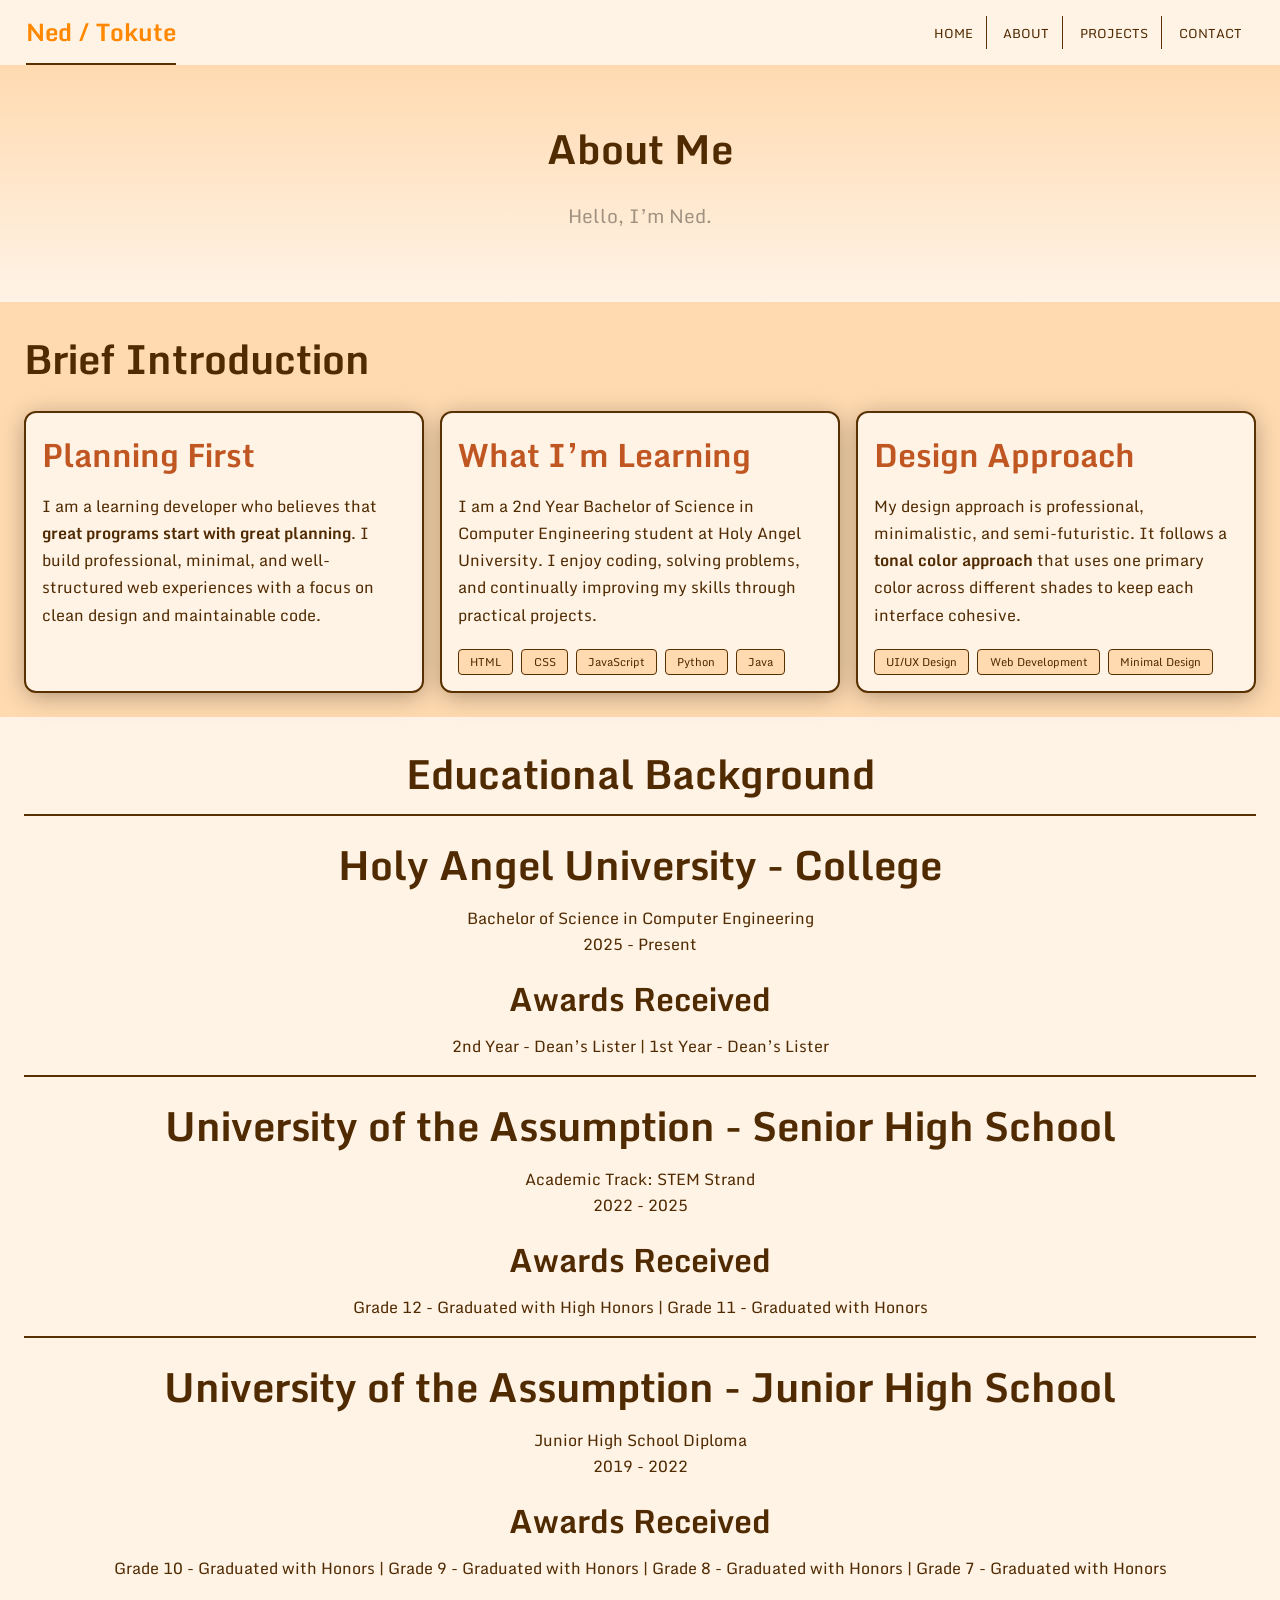
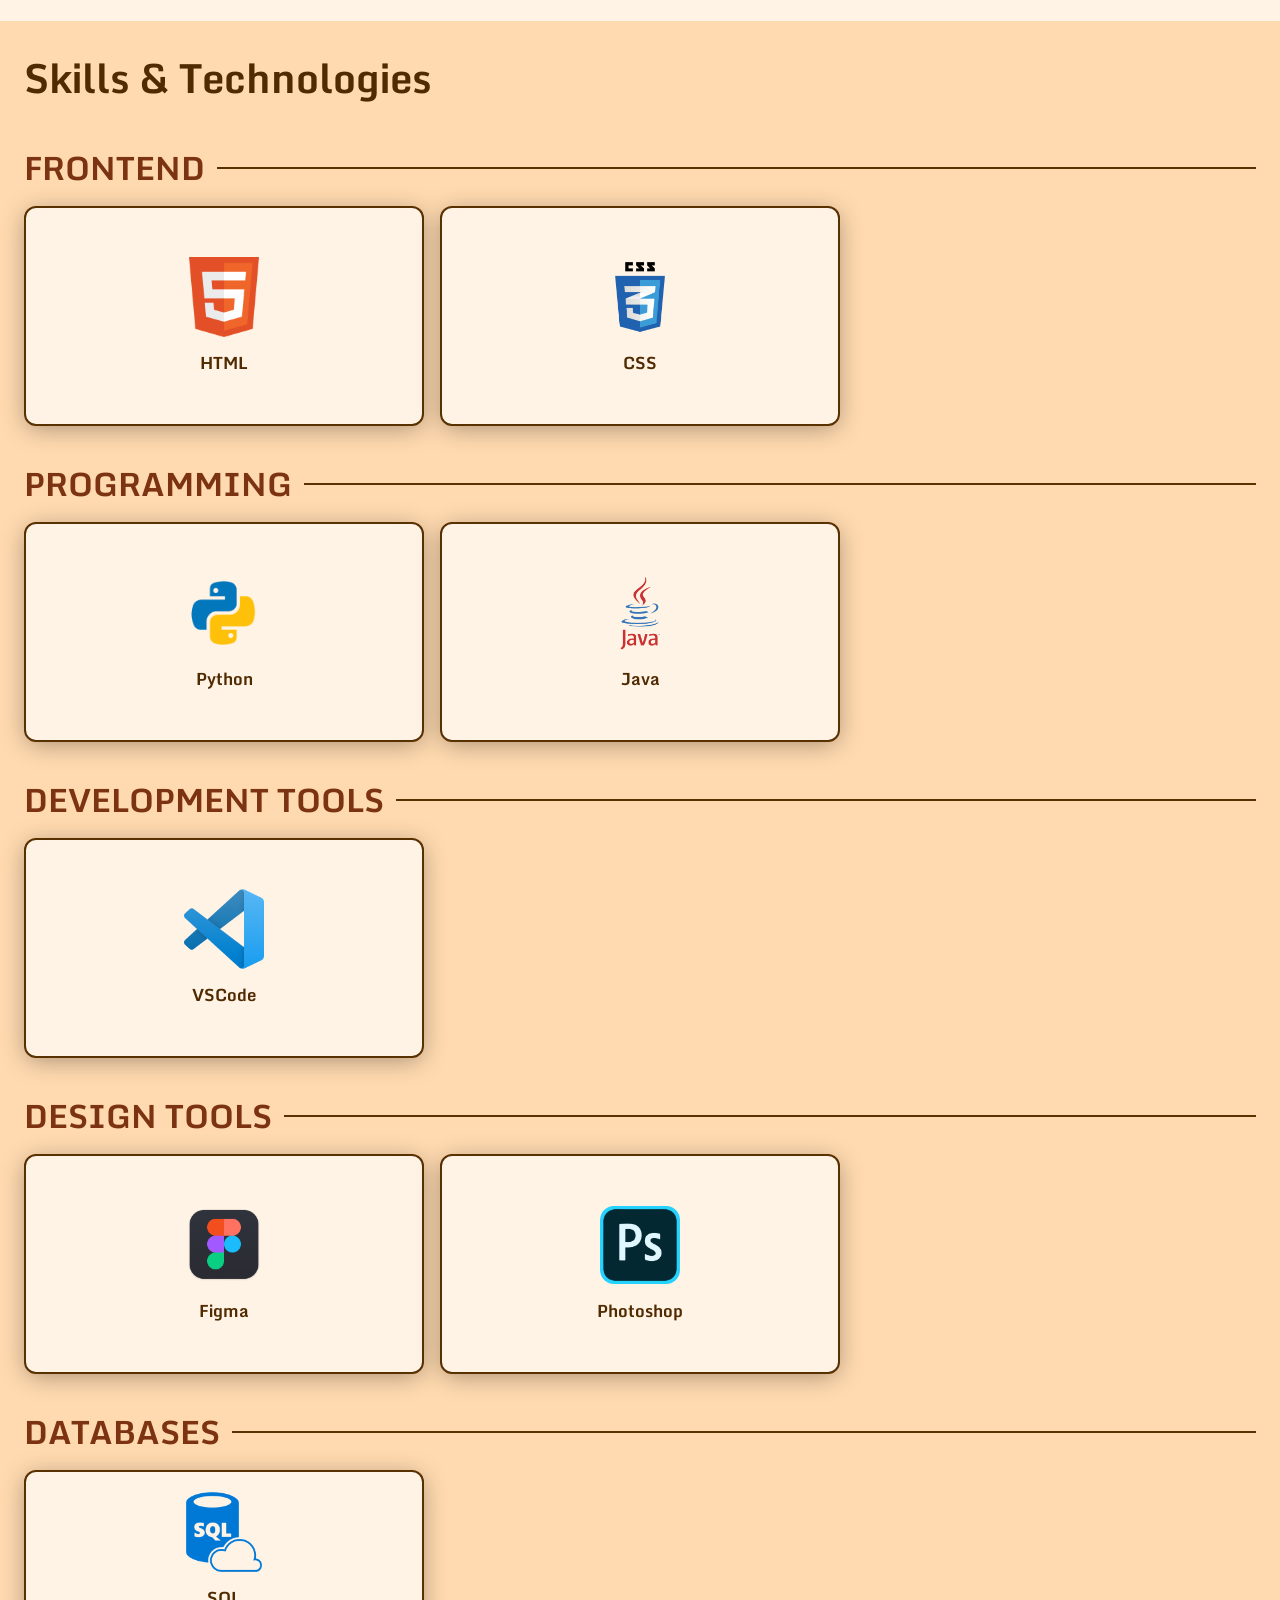
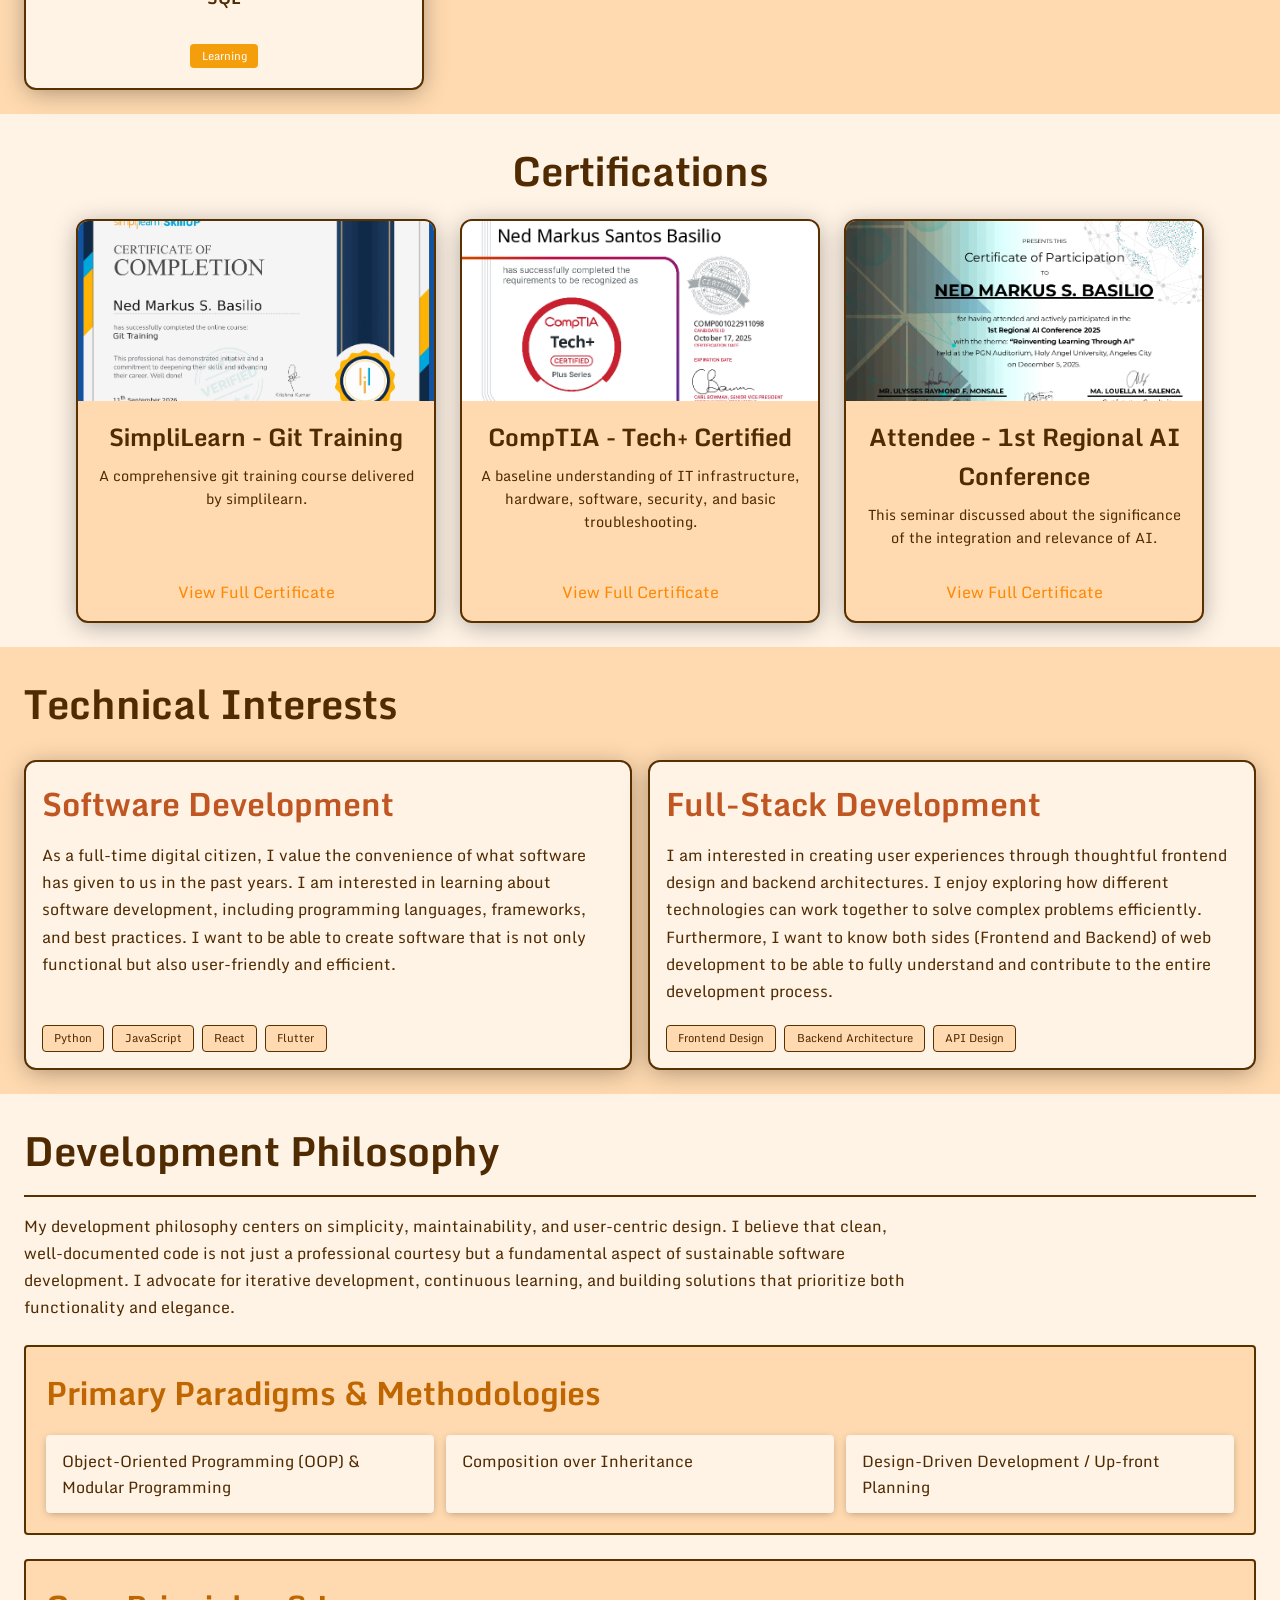
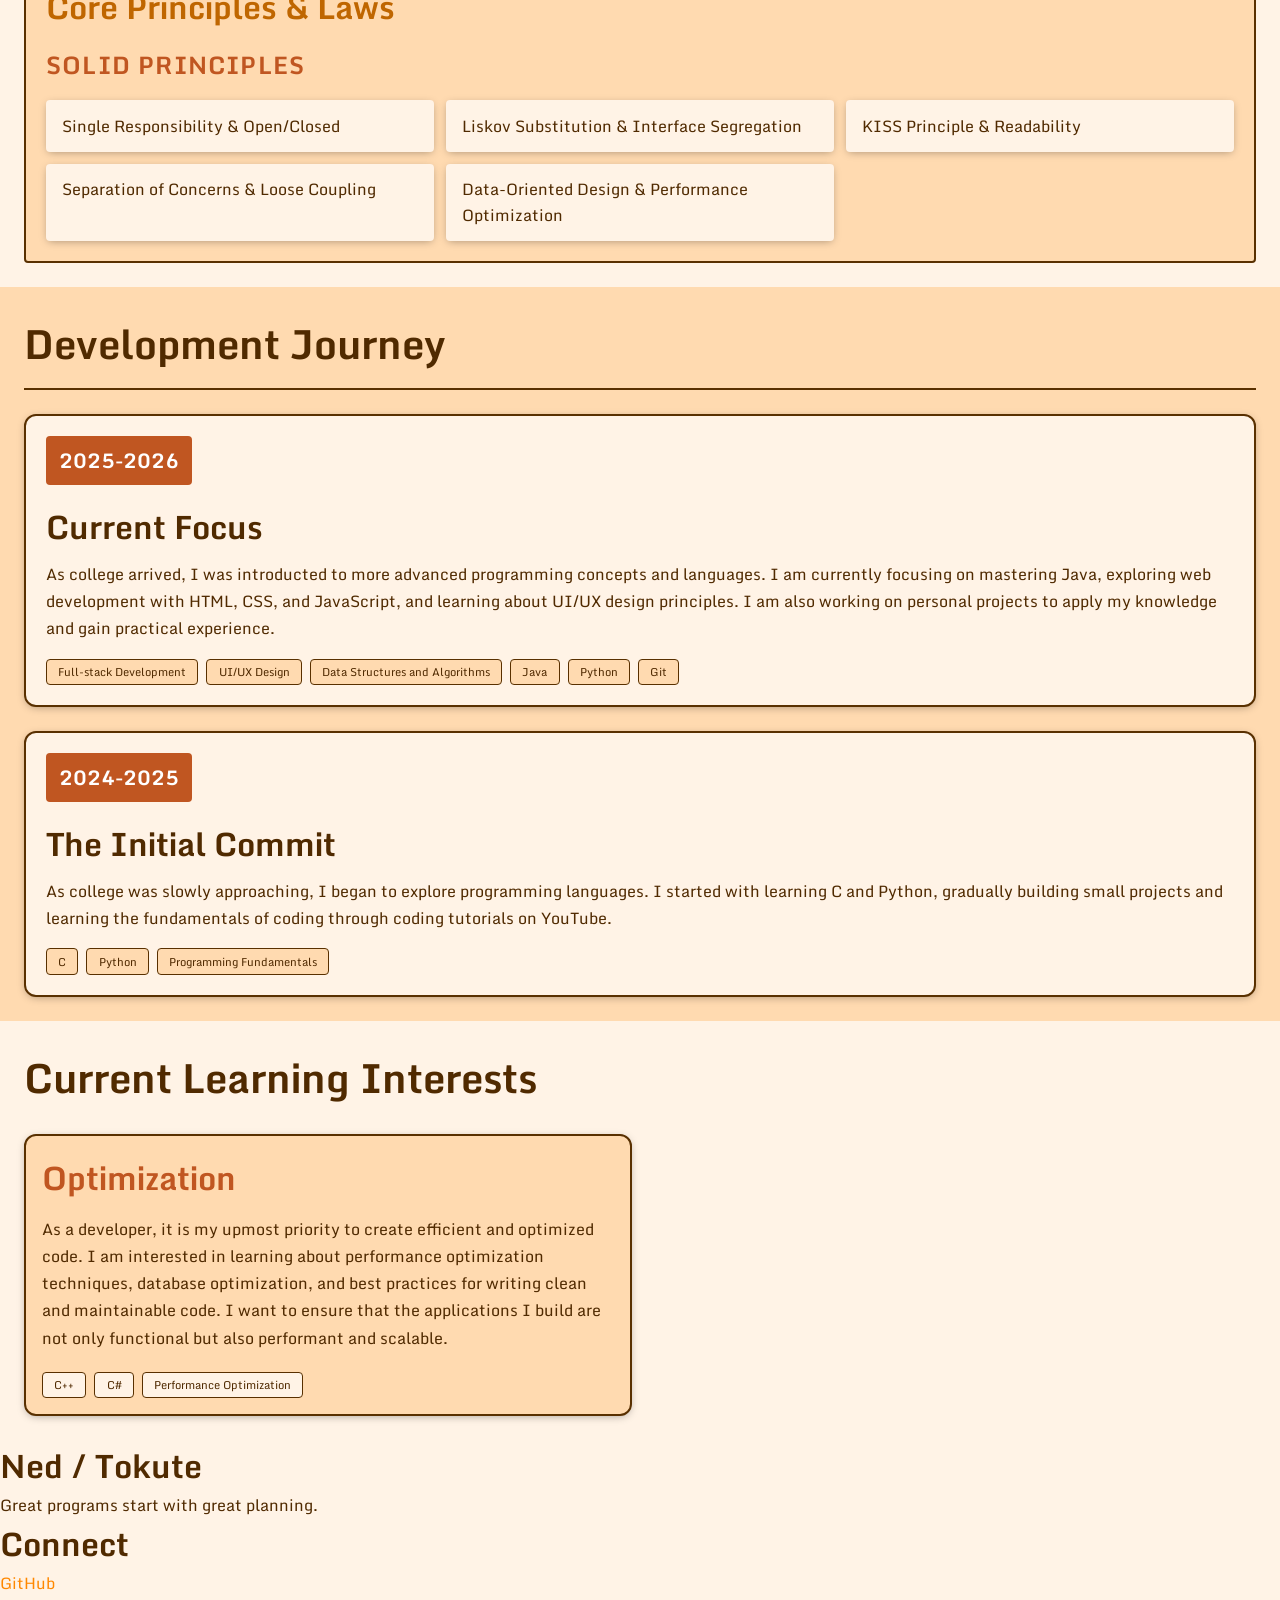
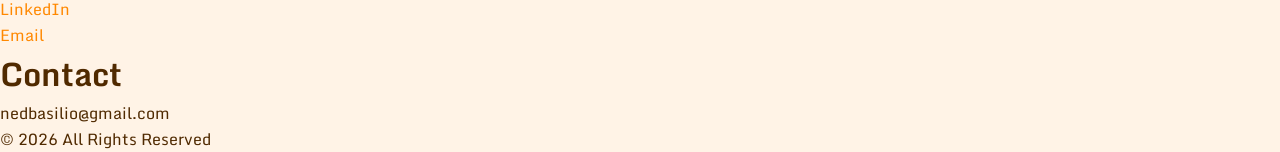
==== commit 1179dab8: "Updated footer." ====
--- a/about.html
+++ b/about.html
@@ -491,10 +491,28 @@
 			</main>
 		</div>
 
-		<footer id="site-footer" class="site-footer">
-			<p class="footer-copyright">&copy; Copyright 2026. All Rights Reserved. Created by Ned Basilio</p>
-			<p class="footer-domain">ned-tokute.dev</p>
-		</footer>
+		<footer id="site-footer">
+			<div class="footer-content">
+				<div class="footer-section">
+					<h4 class="footer-heading">Ned / Tokute</h4>
+					<p class="footer-tagline">Great programs start with great planning.</p>
+				</div>
+				<div class="footer-section">
+					<h4 class="footer-heading">Connect</h4>
+					<ul class="footer-socials">
+						<li><a href="https://github.com/Tokute" target="_blank" class="footer-social-link" aria-label="GitHub">GitHub</a></li>
+						<li><a href="https://www.linkedin.com/in/ned-markus-basilio-531748355/" target="_blank" class="footer-social-link" aria-label="LinkedIn">LinkedIn</a></li>
+						<li><a href="mailto:nedbasilio@gmail.com" class="footer-social-link" aria-label="Email">Email</a></li>
+					</ul>
+				</div>
+				<div class="footer-section">
+					<h4 class="footer-heading">Contact</h4>
+					<p class="footer-contact-info">nedbasilio@gmail.com</p>
+					<p class="footer-contact-info">&copy; 2026 All Rights Reserved</p>
+				</div>
+			</div>
+    	</footer>
+
 	</body>
 
 </html>
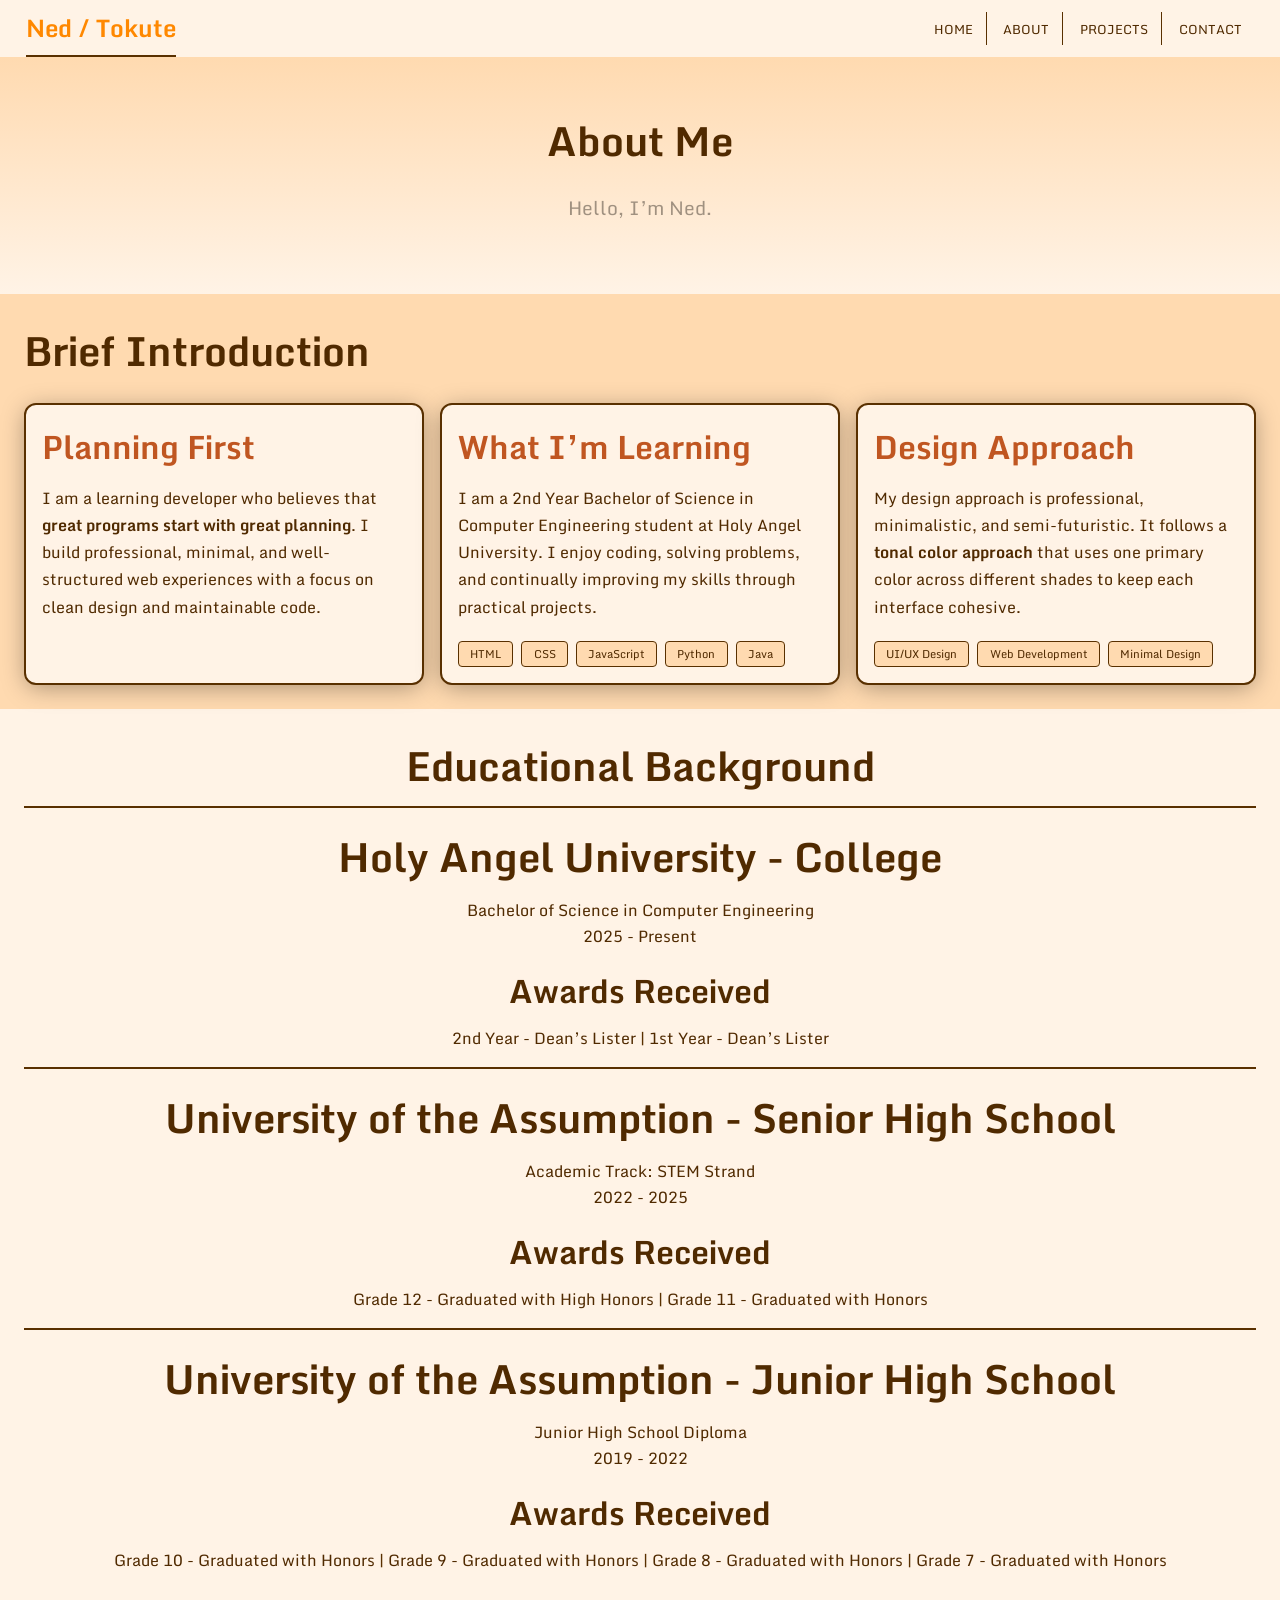
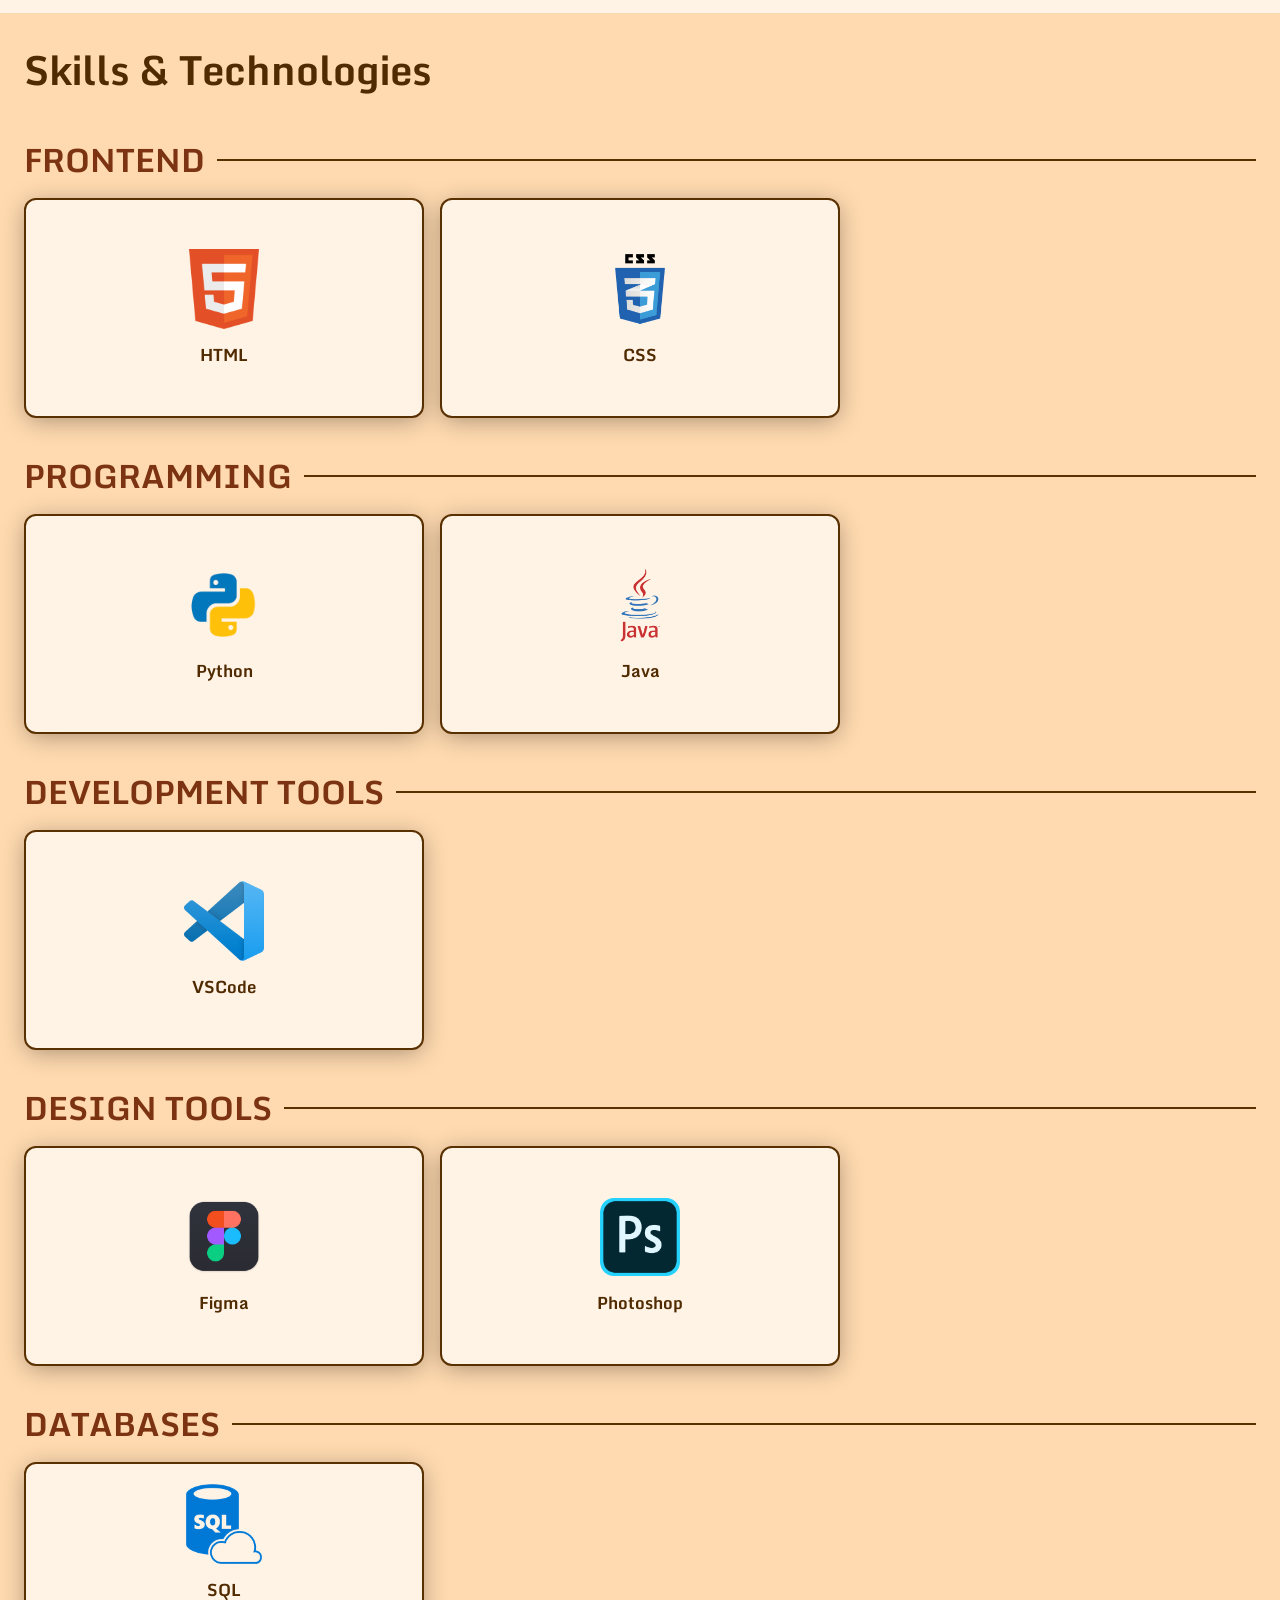
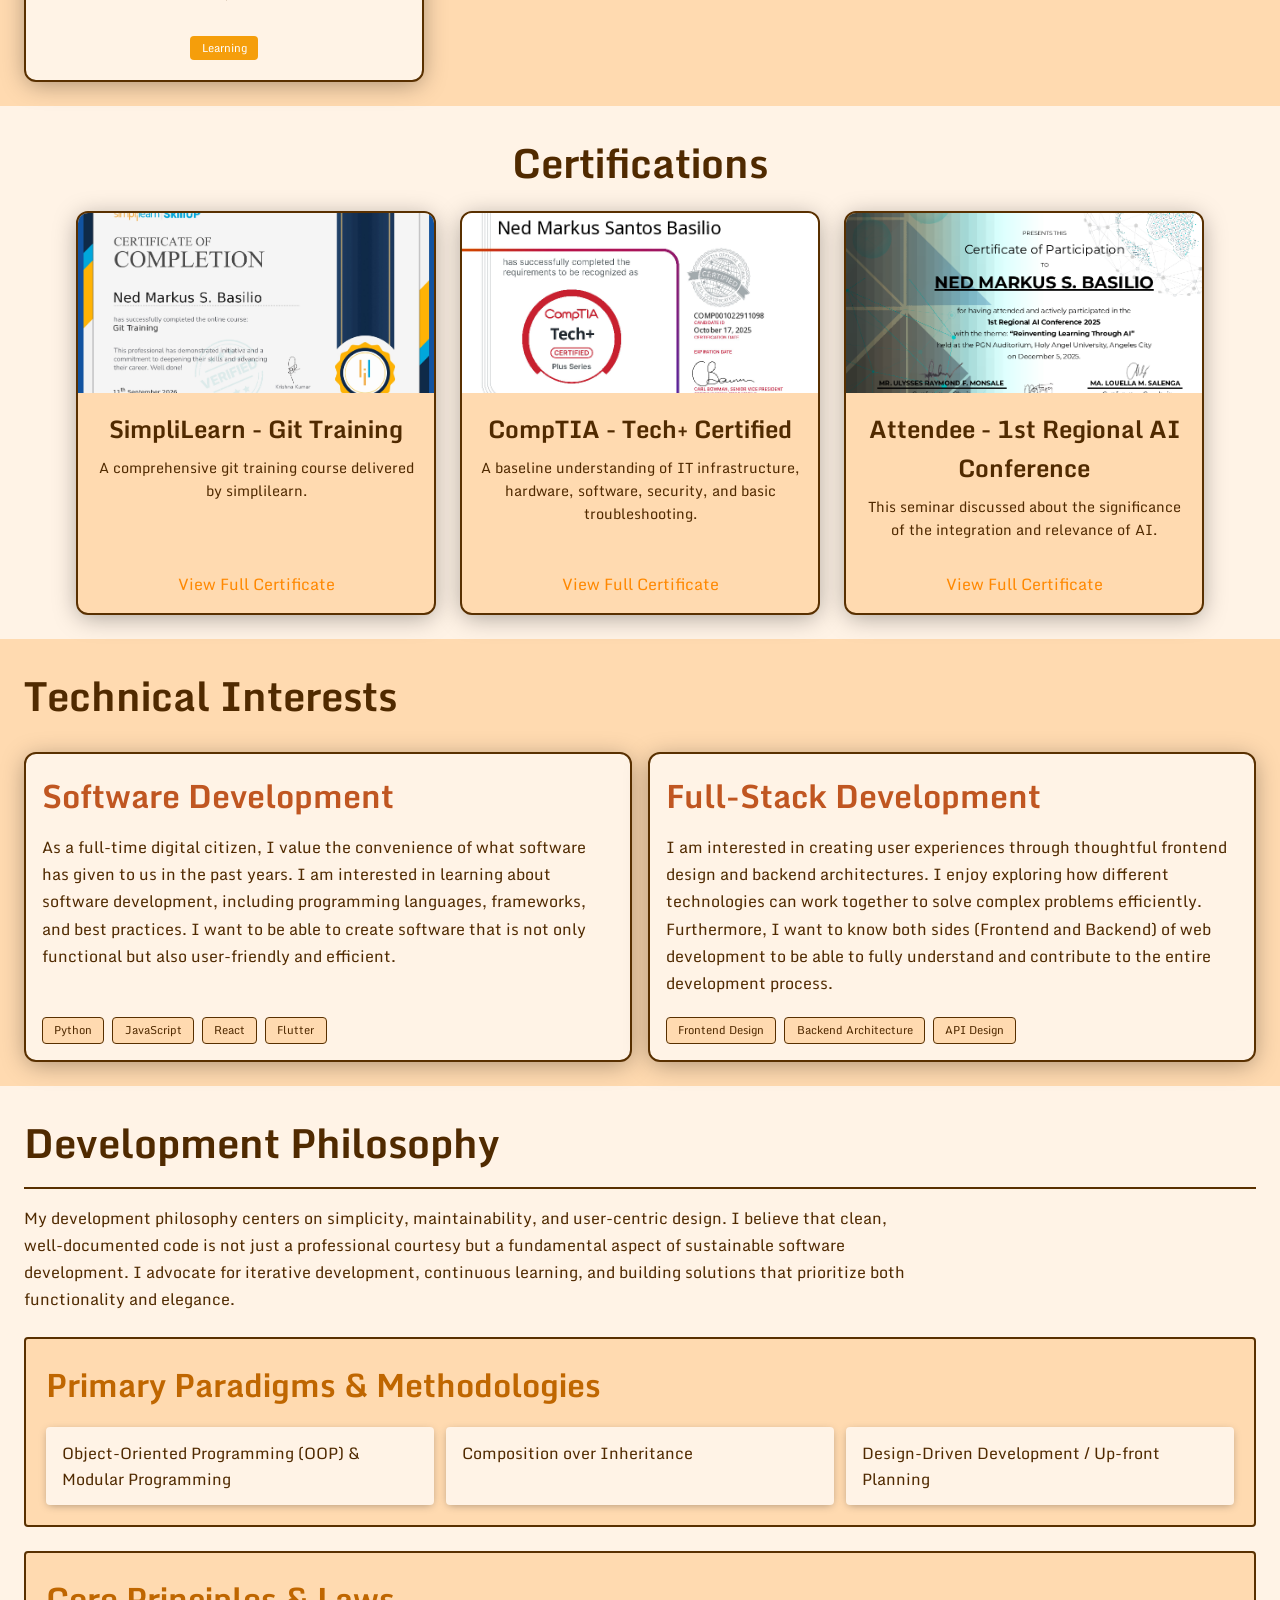
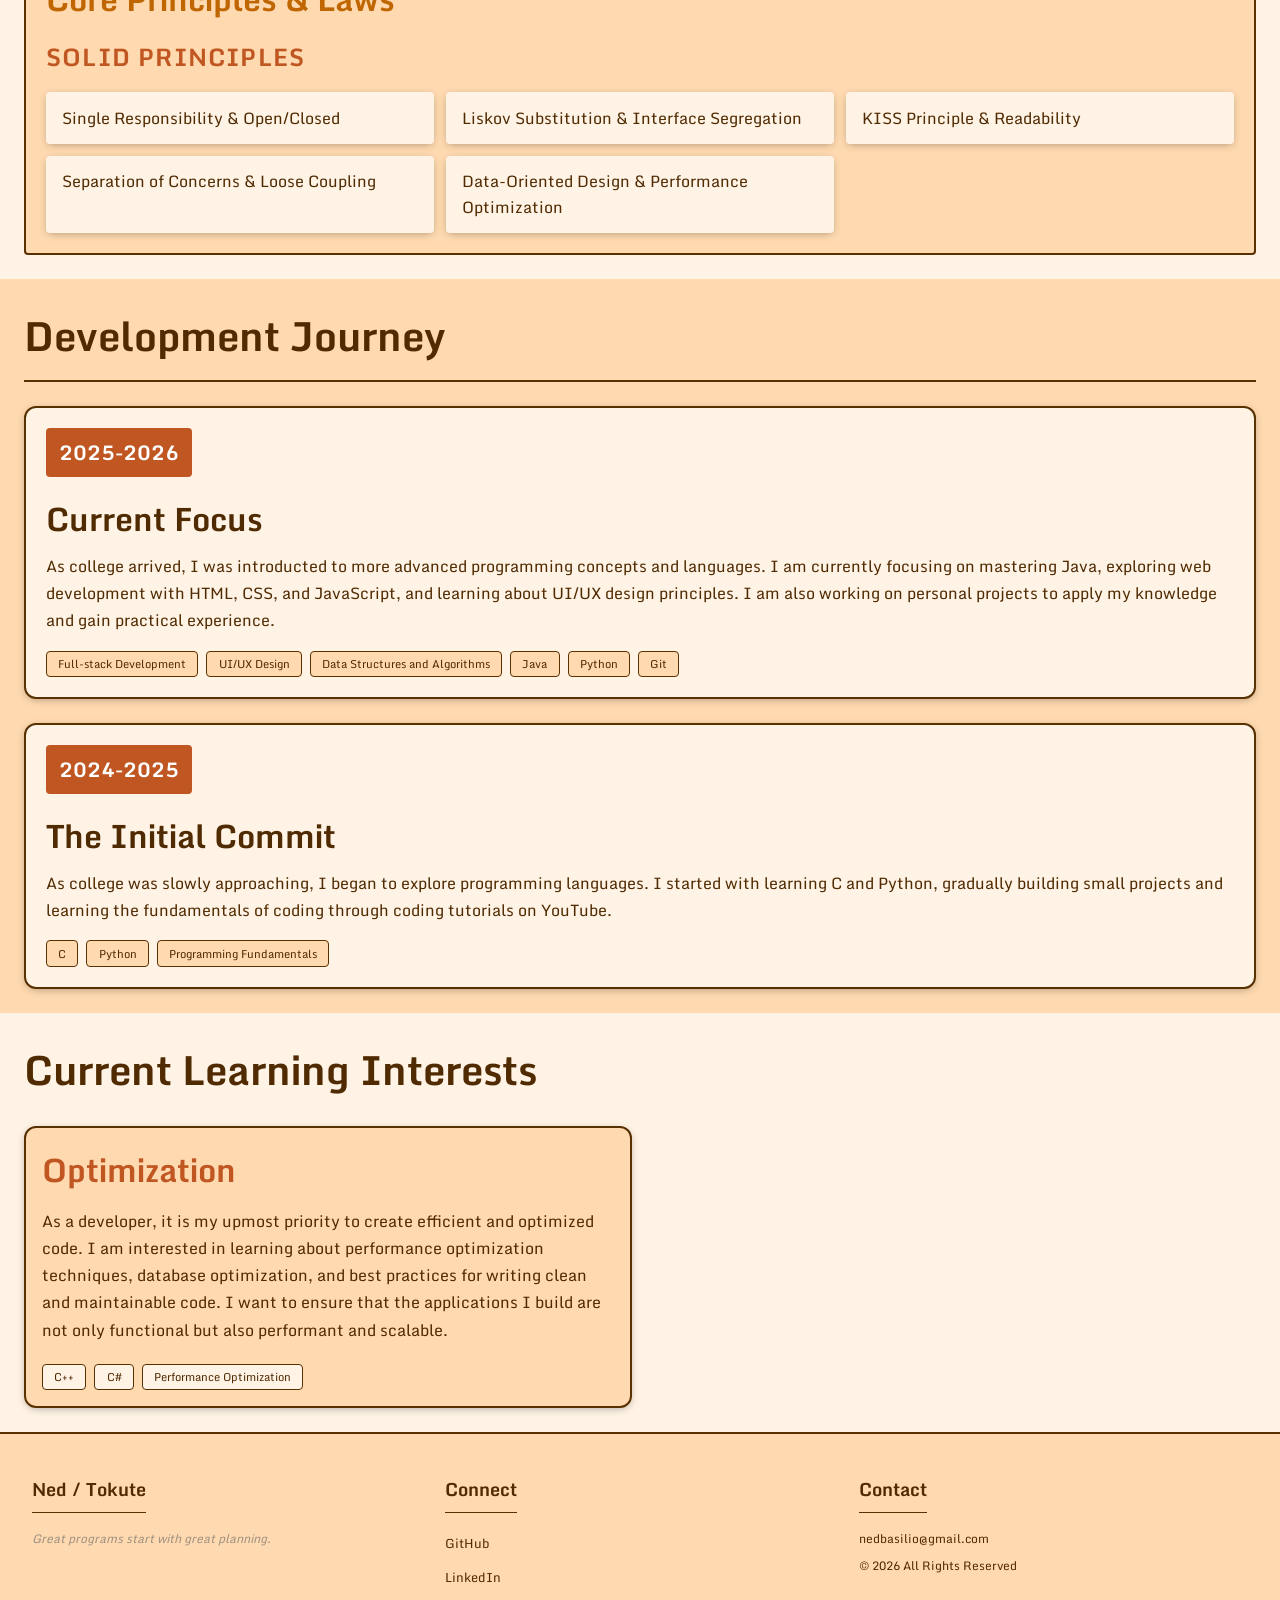
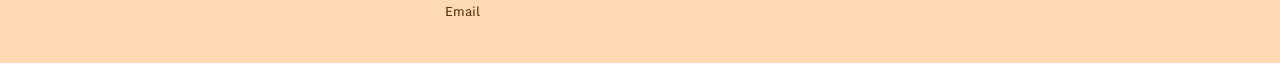
==== commit 5fc8be71: "Added script to each html and only added the search-bar feature in index.html for now." ====
--- a/about.html
+++ b/about.html
@@ -9,7 +9,7 @@
 		<link rel="preconnect" href="https://fonts.googleapis.com">
 		<link rel="preconnect" href="https://fonts.gstatic.com" crossorigin>
 		<link href="https://fonts.googleapis.com/css2?family=Black+Ops+One&family=Monda:wght@400..700&display=swap" rel="stylesheet">
-
+		<script type="text/javascript" src="script.js" defer></script>
 	</head>
 
 	<body>
--- a/css/style.css
+++ b/css/style.css
@@ -98,6 +98,75 @@
 }
 
 /* ================================================================= */
+/* SEARCH BAR ESSENTIALS                                             */
+/* ================================================================= */
+
+.highlight {    /* this class is applied when searching to ensure that the user sees the searched element */
+    background-color: #ffd856 !important;
+    transition: background-color 0.5s ease;
+}
+
+#search-bar {
+    position: fixed;
+    top: var(--spacing-large);
+    left: 50%;
+    transform: translateX(-50%);
+    background-color: #fff;
+    padding: 0.5rem 1rem;
+    border-radius: 30px;
+    box-shadow: 0 2px 8px rgba(0, 0, 0, 0.1);
+    z-index: 1000;
+}
+
+#search-bar input {
+  width: 100%;
+  padding: 10px 15px;
+  font-size: 16px;
+  border: 1px solid #ccc;
+  border-radius: 30px;
+}
+
+#search-bar button {
+    background-color: var(--color-primary);
+    color: var(--color-on-primary);
+    border: none;
+    margin-top: var(--spacing-tight);
+    margin-bottom: var(--spacing-tight);
+    padding: 0.5rem 1rem;
+    border-radius: 30px;
+    cursor: pointer;
+}
+
+/* Suggestions dropdown styling */
+
+.suggestions-dropdown {
+    position: absolute;
+    top: 100%;
+    left: 0;
+    right: 0;
+    background: #ffffff;
+    border: 1px solid #ccc;
+    border-top: none;
+    max-height: 200px;
+    overflow-y: auto;
+    box-shadow: 0 4px 6px rgba(0,0,0,0.1);
+    z-index: 1000;
+    display: none; /* Hidden by default, will be modified by script */
+}
+
+/* Individual suggestion items */
+.suggestion-item {
+    padding: 10px 15px;
+    cursor: pointer;
+    font-size: 14px;
+    border-bottom: 1px solid #f0f0f0;
+}
+
+.suggestion-item:hover {
+    background-color: #f8f9fa;
+}
+
+/* ================================================================= */
 /* BASE AND SITE-WIDE LAYOUT                                         */
 /* ================================================================= */
 
@@ -122,28 +191,29 @@
 header {
     background-color: var(--color-background);
     border-bottom: solid 2px var(--color-border);
+}
+
+.header-container {
     position: -webkit-sticky;
     position: sticky;
     top: 0;
     z-index: 1000;
-}
-
-.header-container {
     display: flex;
     flex-wrap: wrap;
     align-items: center;
-    justify-content: space-between;
+    justify-content: center;
     width: 100%;
-    padding: 0 2%;
+    padding: 0;
+    background-color: var(--color-background);
 }
 
 header h1 {
     font-size: 1.5em;
-    padding: 0.5em 0;
+    padding: 0.5rem 0;
 }
 
 nav {
-    padding: 1% 0;
+    padding: var(--spacing-tight) 0;
 }
 
 nav ul {
@@ -241,10 +311,12 @@
 
 /* Full-width action link used in mobile content. */
 
-
 .socials-link {
-    display: block;
-    padding: 2%;
+    display: flex;
+    flex-direction: column;
+    align-items: center;
+    gap: var(--spacing-tight);
+    padding: var(--spacing-default);
     width: 40%;
     text-align: center;
     border-radius: var(--radius-small);
@@ -259,7 +331,10 @@
     box-shadow: var(--shadow-small);
 }
 
-/* Generic content-section utility. */
+.socials-link img {
+	width: 24px;
+	height: auto;
+}
 
 .content-section {
     padding: 2%;
@@ -275,10 +350,6 @@
     font-size: 1em;
     padding: 0.5em 0;
 }
-
-/* ================================================================= */
-/* SHARED COMPONENTS                                                  */
-/* ================================================================= */
 
 /* Reusable card grid and project card components. */
 
@@ -331,7 +402,7 @@
 
 .card-body p {
     font-size: 0.9rem;
-    padding: 0.5rem 0;
+    padding: var(--spacing-tight) 0;
     align-self: start;
 }
 
@@ -438,7 +509,7 @@
 }
 
 #featured-projects > h3, #featured-projects > p {
-    text-align: right;
+    text-align: center;
 }
 
 #featured-projects > p:first-of-type {
@@ -1150,21 +1221,79 @@
 
 /* Shared site footer. */
 
-.site-footer {
-    padding: 0.8em 0;
+#site-footer {
+    padding: var(--spacing-tight) 0;
     background-color: var(--color-surface);
     border-top: solid 2px var(--color-border);
 }
 
-.site-footer p {
+#site-footer p {
     font-size: 0.75em;
+}
+
+.footer-content {
+    display: grid;
+    grid-template-columns: repeat(3, 1fr);
+    gap: var(--spacing-medium);
+    padding: var(--spacing-large);
     text-align: center;
-    color: var(--color-text);
-    padding: 0.2em;
-}
-
-.site-footer a {
-    color: var(--color-primary);
+}
+
+.footer-section {
+    display: flex;
+    flex-direction: column;
+    gap: var(--spacing-tight);
+}
+
+.footer-tagline {
+    font-size: 0.875rem;
+    color: var(--color-muted);
+    font-style: italic;
+    margin: 0 auto;
+}
+
+.footer-heading {
+    font-size: 1.125rem;
+    color: var(--color-text);
+    margin: 0 0 var(--spacing-tight) 0;
+    padding-bottom: var(--spacing-tight);
+    border-bottom: solid 1px var(--color-border);
+    width: fit-content;
+    margin-left: auto;
+    margin-right: auto;
+}
+
+.footer-socials {
+    list-style: none;
+    padding: 0;
+    display: flex;
+    flex-direction: column  ;
+    justify-content: center;
+    gap: var(--spacing-tight);
+    flex-wrap: wrap;
+}
+
+.footer-social-link {
+    align-items: center;
+    justify-content: center;
+    width: 2.5rem;
+    height: 2.5rem;
+    color: var(--color-text);
+    font-size: 0.8rem;
+}
+
+.footer-social-link:hover {
+    color: var(--color-on-primary);
+    background-color: var(--color-primary);
+    border: 2px solid transparent;
+    border-radius: var(--radius-small);
+    box-shadow: var(--shadow-small);
+}
+
+.footer-contact-info {
+    font-size: 0.875rem;
+    color: var(--color-text);
+    margin: 0;
 }
 
 /* ================================================================= */
@@ -1179,6 +1308,15 @@
         display: none;
     }
 
+    /* Nav styles */
+
+    .header-container {
+        position: static;
+        justify-content: space-between;
+        padding: 0 2%;
+    }
+    
+
     /* Give the hero copy more room at tablet widths. */
 
     #hero p {
@@ -1199,6 +1337,11 @@
 
     .socials-link {
         max-width: 250px;
+    }
+
+    .socials-link img {
+        width: 48px;
+        height: auto;
     }
 
     /* About page responsive overrides. */
@@ -1222,6 +1365,31 @@
 
     .intro-grid {
         grid-template-columns: repeat(2, 1fr);
+    }
+
+    /* Footer */
+
+    .footer-content {
+        text-align: left;
+    }
+    
+    .footer-section {
+        align-items: flex-start;
+    }
+    
+    .footer-tagline {
+        max-width: none;
+        margin: 0;
+    }
+    
+    .footer-heading {
+        margin-left: 0;
+        margin-right: 0;
+        width: auto;
+    }
+    
+    .footer-socials {
+        justify-content: flex-start;
     }
 }
 
@@ -1297,4 +1465,8 @@
     nav, #hero {
         display: none;
     }
-}+
+    .footer-heading {
+        font-size: 1.25rem;
+    }
+}
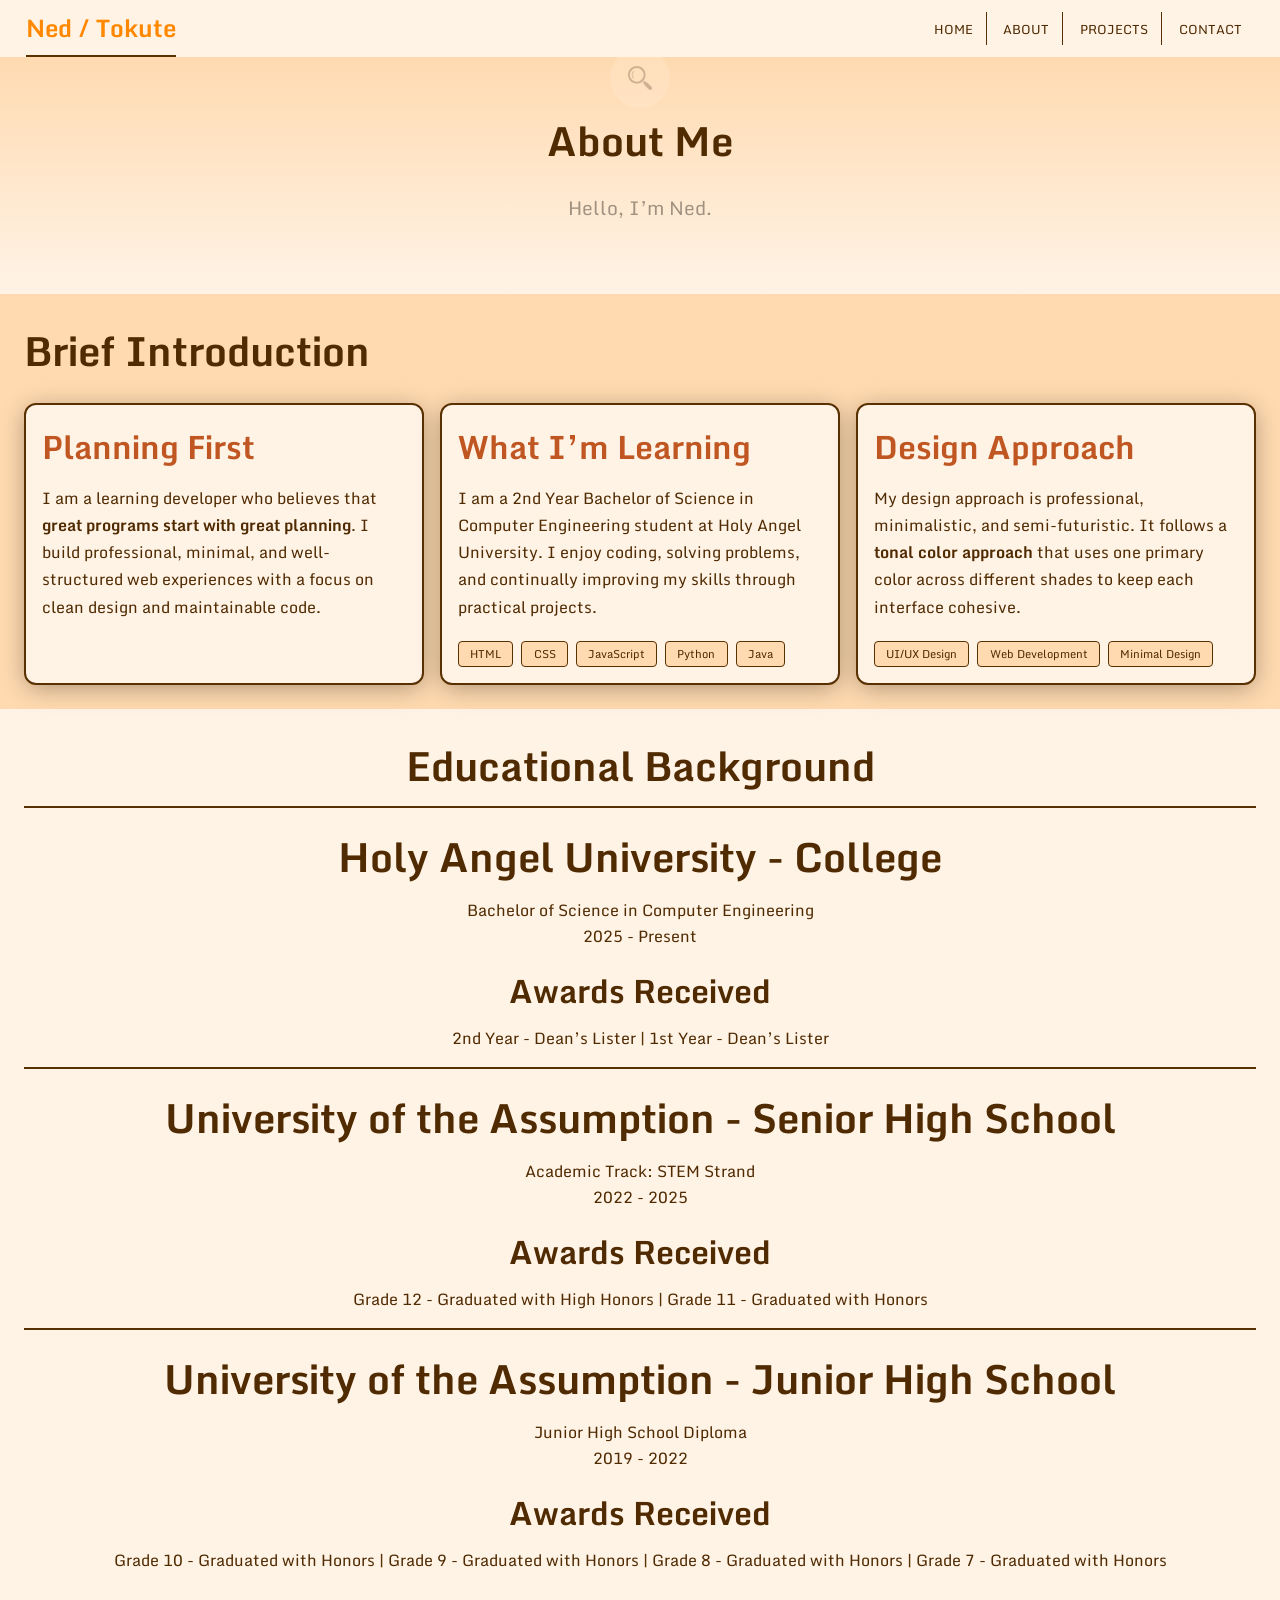
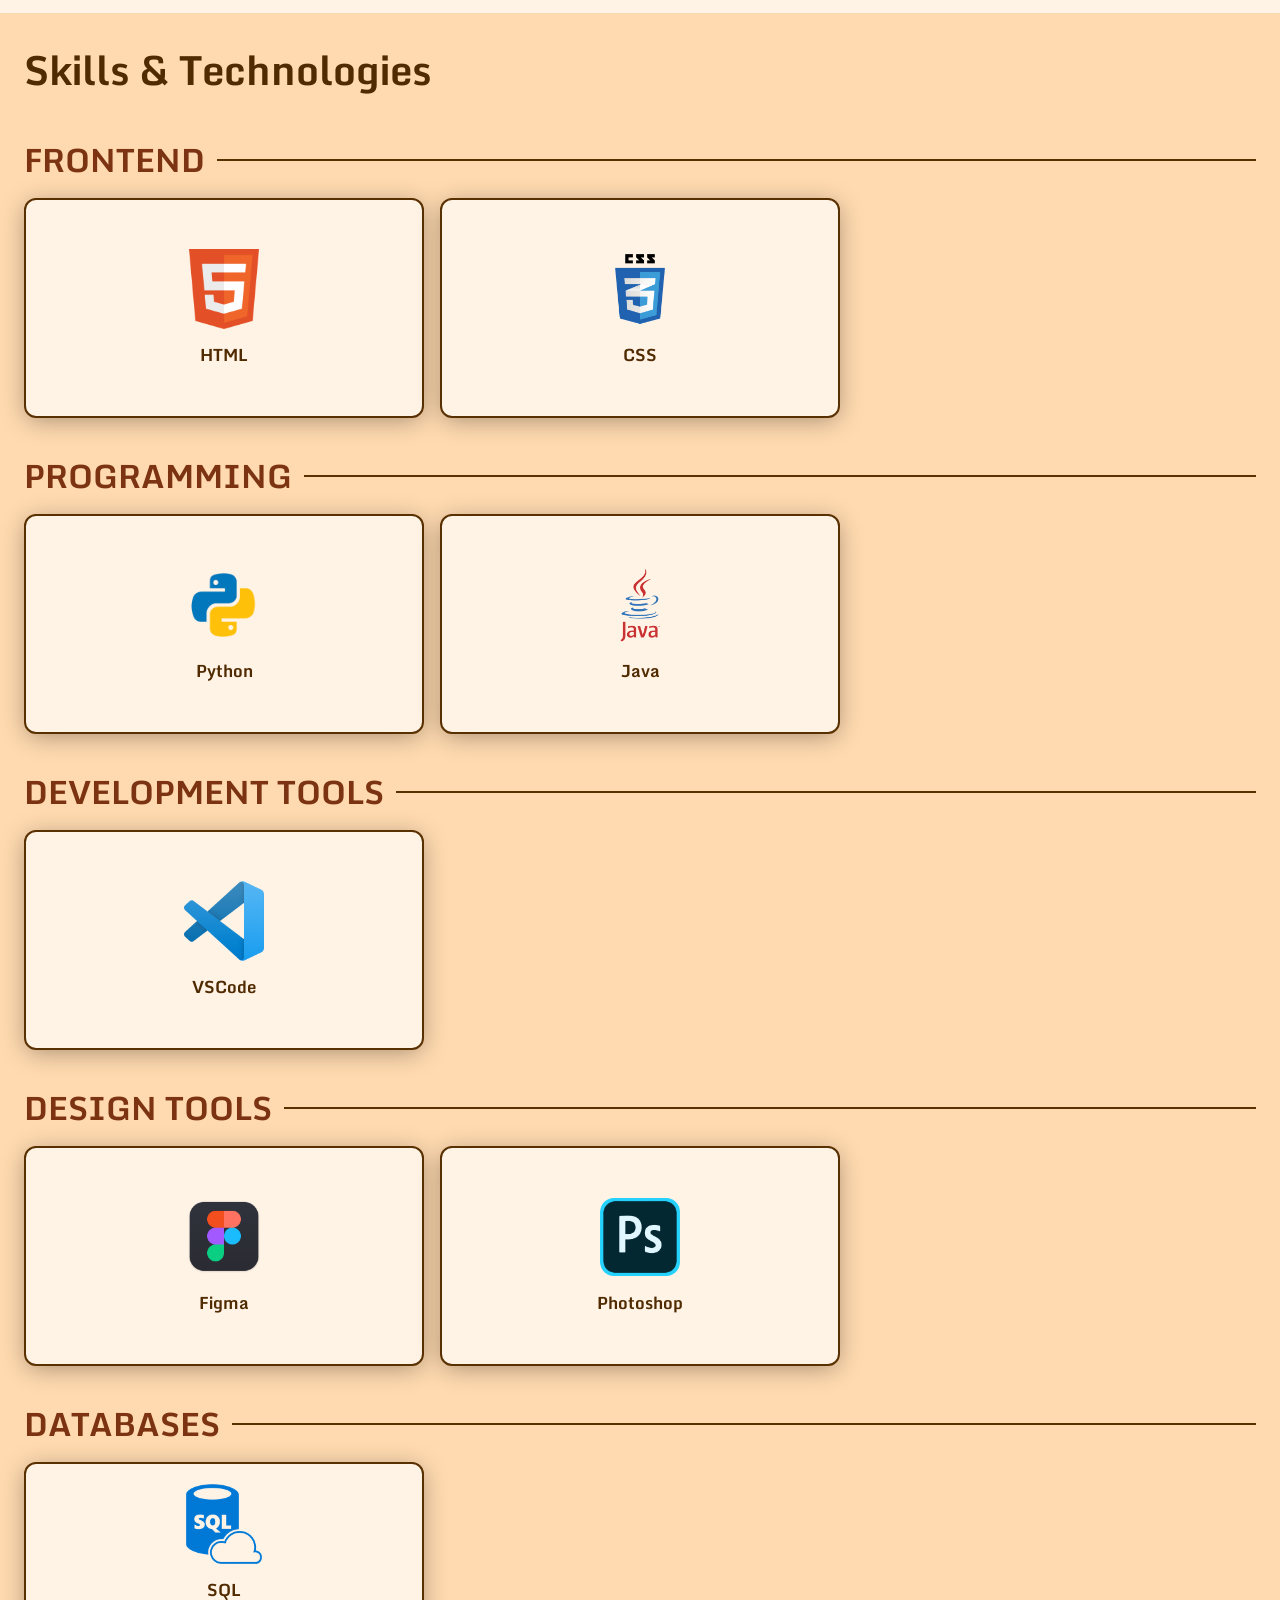
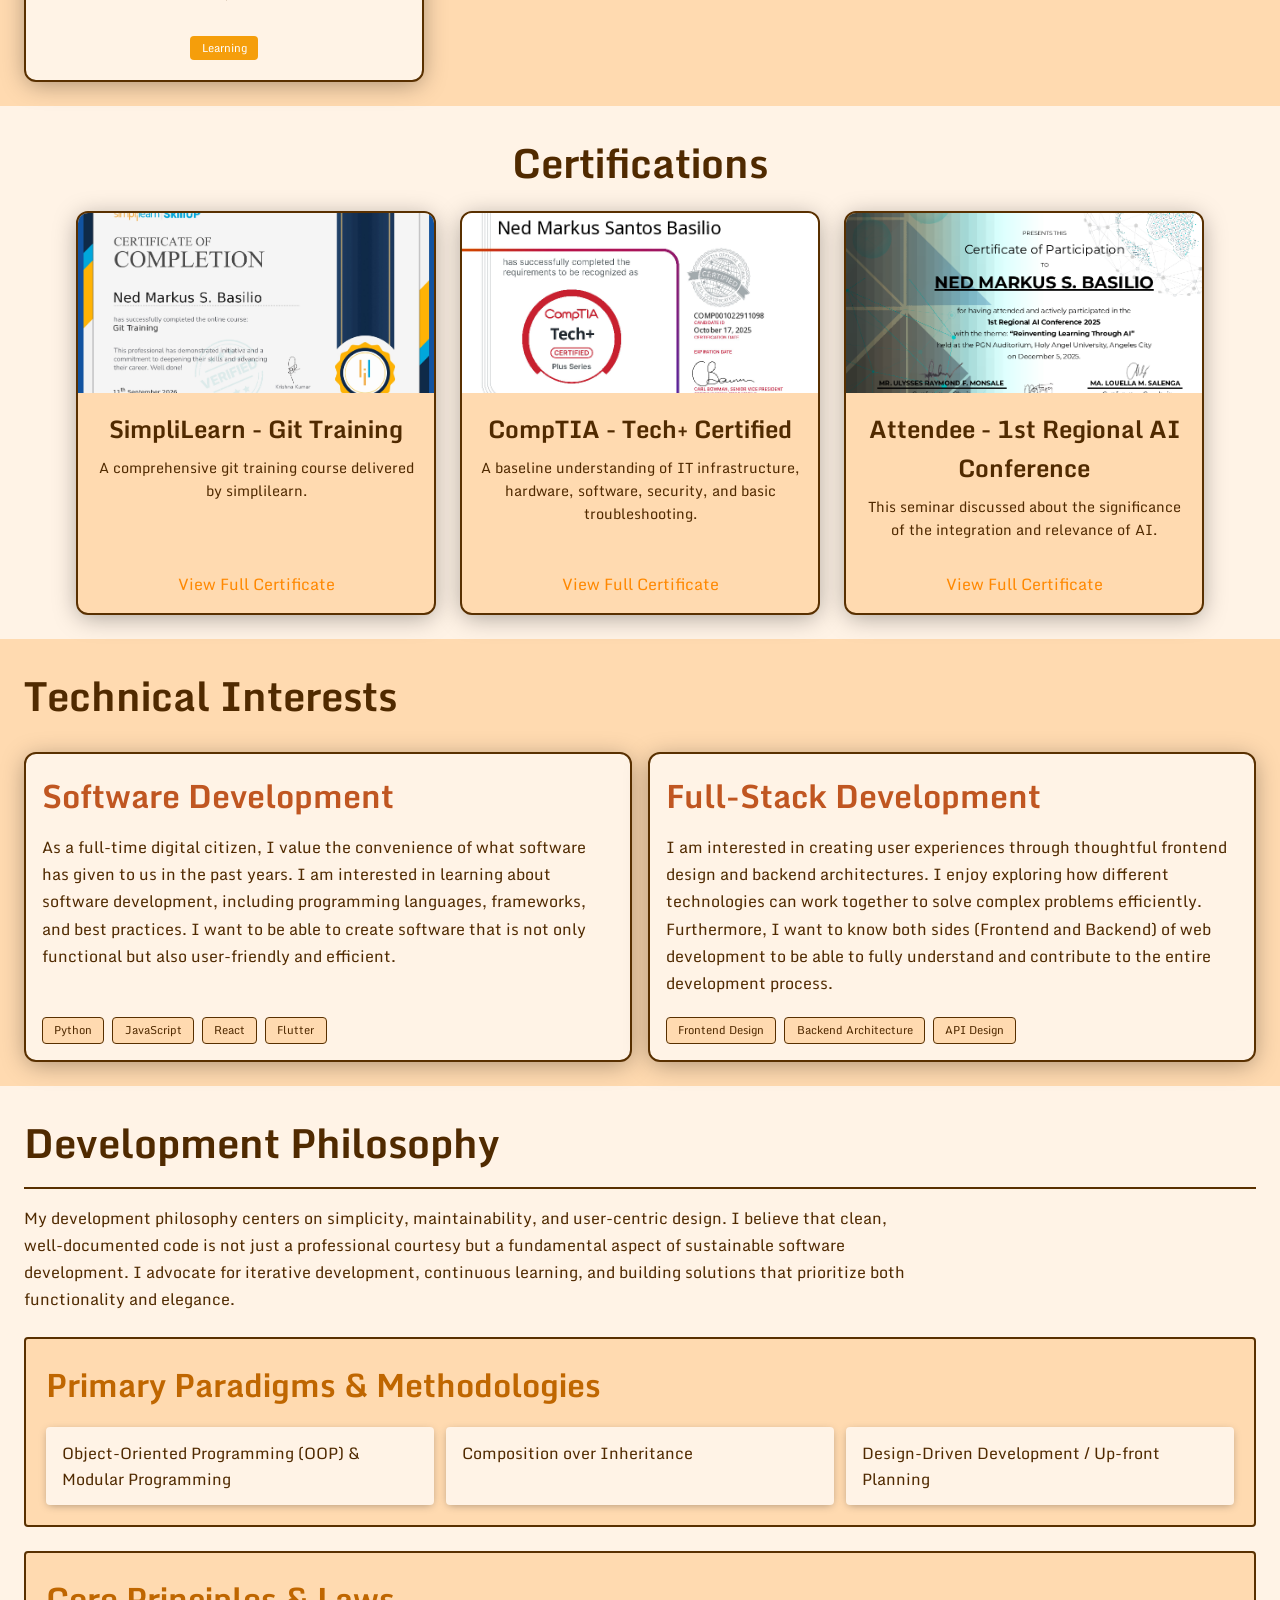
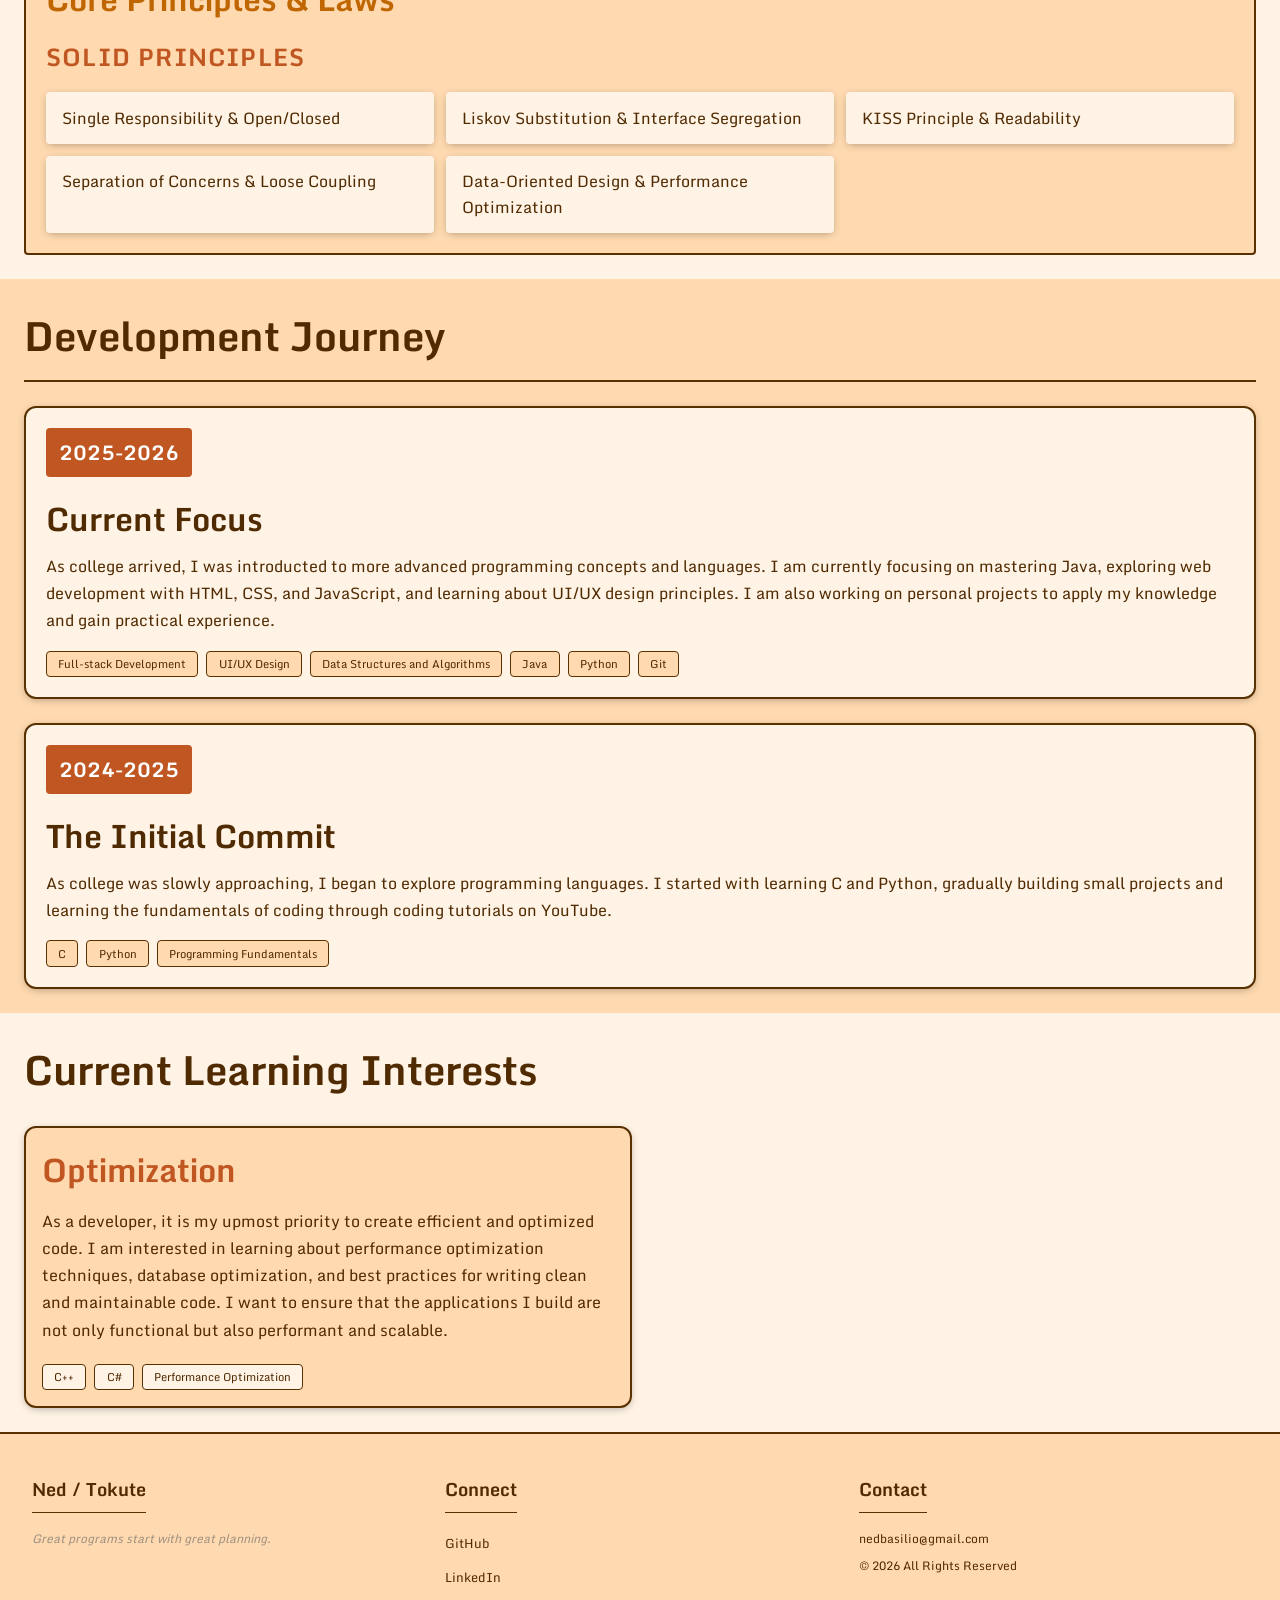
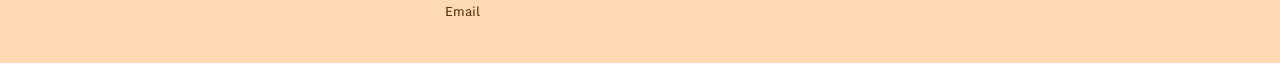
==== commit 2b940188: "Implemented search-bar html throughout all the webpages." ====
--- a/about.html
+++ b/about.html
@@ -35,6 +35,18 @@
 			</div>
 
 			<main>
+				<div id="search-bar" data-state="collapsed">
+					<div id="search-circle">
+						<img src="assets/search.png" alt="Search" id="search-icon">
+					</div>
+					<div id="search-expanded">
+						<input type="text" id="search-input" placeholder="Search info...">
+						<button id="search-button">Search</button>
+					</div>
+
+					<div id="search-suggestions" class="suggestions-dropdown"></div>
+				</div>
+				
 				<section id="about-mobile-content" class="mobile mobile-container">
 					<h3>About Me</h3>
 					<article class="mobile-about-card">
--- a/css/style.css
+++ b/css/style.css
@@ -108,34 +108,94 @@
 
 #search-bar {
     position: fixed;
-    top: var(--spacing-large);
+    top: var(--spacing-block-separator);
     left: 50%;
     transform: translateX(-50%);
-    background-color: #fff;
+    background-color: var(--color-background);
+    border-radius: 30px;
+    box-shadow: 0;
+    z-index: 1001;
+    transition: all 0.3s ease;
+    width: 60px;
+    height: 60px;
+    display: flex;
+    align-items: center;
+    overflow: visible;
+    opacity: 0.2;
+}
+
+#search-bar:hover {
+    opacity: 1;
+    box-shadow: 0 2px 8px rgba(0, 0, 0, 0.1);
+}
+
+#search-bar[data-state="collapsed"] {
+    width: 60px;
+    padding: 0;
+    justify-content: center;
+    align-items: center;
+}
+
+#search-bar[data-state="expanded"] {
+    width: 300px;
+    padding: 0;
+    justify-content: flex-start;
+    box-shadow: 0 2px 8px rgba(0, 0, 0, 0.1);
+}
+
+#search-circle {
+    width: 60px;
+    height: 60px;
+    display: flex;
+    align-items: center;
+    justify-content: center;
+    cursor: pointer;
+    flex-shrink: 0;
+}
+
+#search-circle img {
+    width: 24px;
+    height: 24px;
+}
+
+#search-expanded {
+    display: none;
+    align-items: center;
+    gap: 0.5rem;
+    flex: 0 0 0;
+    height: 100%;
+}
+
+#search-bar[data-state="expanded"] #search-expanded {
+    display: flex;
     padding: 0.5rem 1rem;
+    flex: 1 1 auto;
+}
+
+#search-expanded input {
+    flex: 1;
+    padding: 10px 15px;
+    font-size: 16px;
+    border: none;
     border-radius: 30px;
-    box-shadow: 0 2px 8px rgba(0, 0, 0, 0.1);
-    z-index: 1000;
-}
-
-#search-bar input {
-  width: 100%;
-  padding: 10px 15px;
-  font-size: 16px;
-  border: 1px solid #ccc;
-  border-radius: 30px;
-}
-
-#search-bar button {
+    margin-top: 0;
+    outline: none;
+}
+
+#search-expanded button {
     background-color: var(--color-primary);
     color: var(--color-on-primary);
     border: none;
-    margin-top: var(--spacing-tight);
-    margin-bottom: var(--spacing-tight);
     padding: 0.5rem 1rem;
     border-radius: 30px;
     cursor: pointer;
-}
+    transition: background-color 0.2s ease;
+}
+
+#search-expanded button:hover {
+    background-color: var(--color-primary-hover);
+}
+
 
 /* Suggestions dropdown styling */
 
@@ -1125,14 +1185,73 @@
 /* CONTACT PAGE                                                      */
 /* ================================================================= */
 
+/* for input validation */
+
+.input-control input:focus {
+    outline: 0;
+}
+
+.input-control.success input {
+    border-color: var(--color-success);
+}
+
+.input-control.error input {
+    border-color: var(--color-error);
+}
+
+.input-control .error {
+    color: var(--color-error);
+}
+
+/* Success and error message boxes */
+
+/* initially none. Will be changed by javascript */
+.feedback {
+    display: none;
+    align-items: flex-start;
+    gap: var(--spacing-tight);
+    width: 100%;
+    margin-top: var(--spacing-default);
+    padding: var(--spacing-default);
+    border: 1px solid;
+    border-radius: var(--radius-medium);
+    font-size: 0.95rem;
+}
+
+.feedback.show {
+    display: flex;
+}
+
+.feedback.error {
+    color: #7f1d1d;
+    background-color: #fff1f0;
+    border-color: var(--color-error);
+}
+
+.feedback.success {
+    color: #14532d;
+    background-color: #f0fdf4;
+    border-color: var(--color-success);
+}
+
+.feedback img {
+    flex: 0 0 1.5rem;
+    width: 1.5rem;
+    height: 1.5rem;
+    object-fit: contain;
+}
+
+.feedback .message {
+    min-width: 0;
+    overflow-wrap: anywhere;
+}
+
 /* Contact desktop and mobile forms share the same form component. */
 
-#contact-mobile h3,
 #contact h3 {
     margin-bottom: 0.75rem;
 }
 
-#contact-mobile p,
 #contact p {
     line-height: 1.6;
 }
@@ -1143,8 +1262,7 @@
     border-radius: var(--radius-large);
     padding: var(--spacing-default);
     margin: var(--spacing-default) auto;
-    width: 80%;
-    max-width: 850px;
+    width: min(100%, 53rem);
 }
 
 .contact-form h3 {
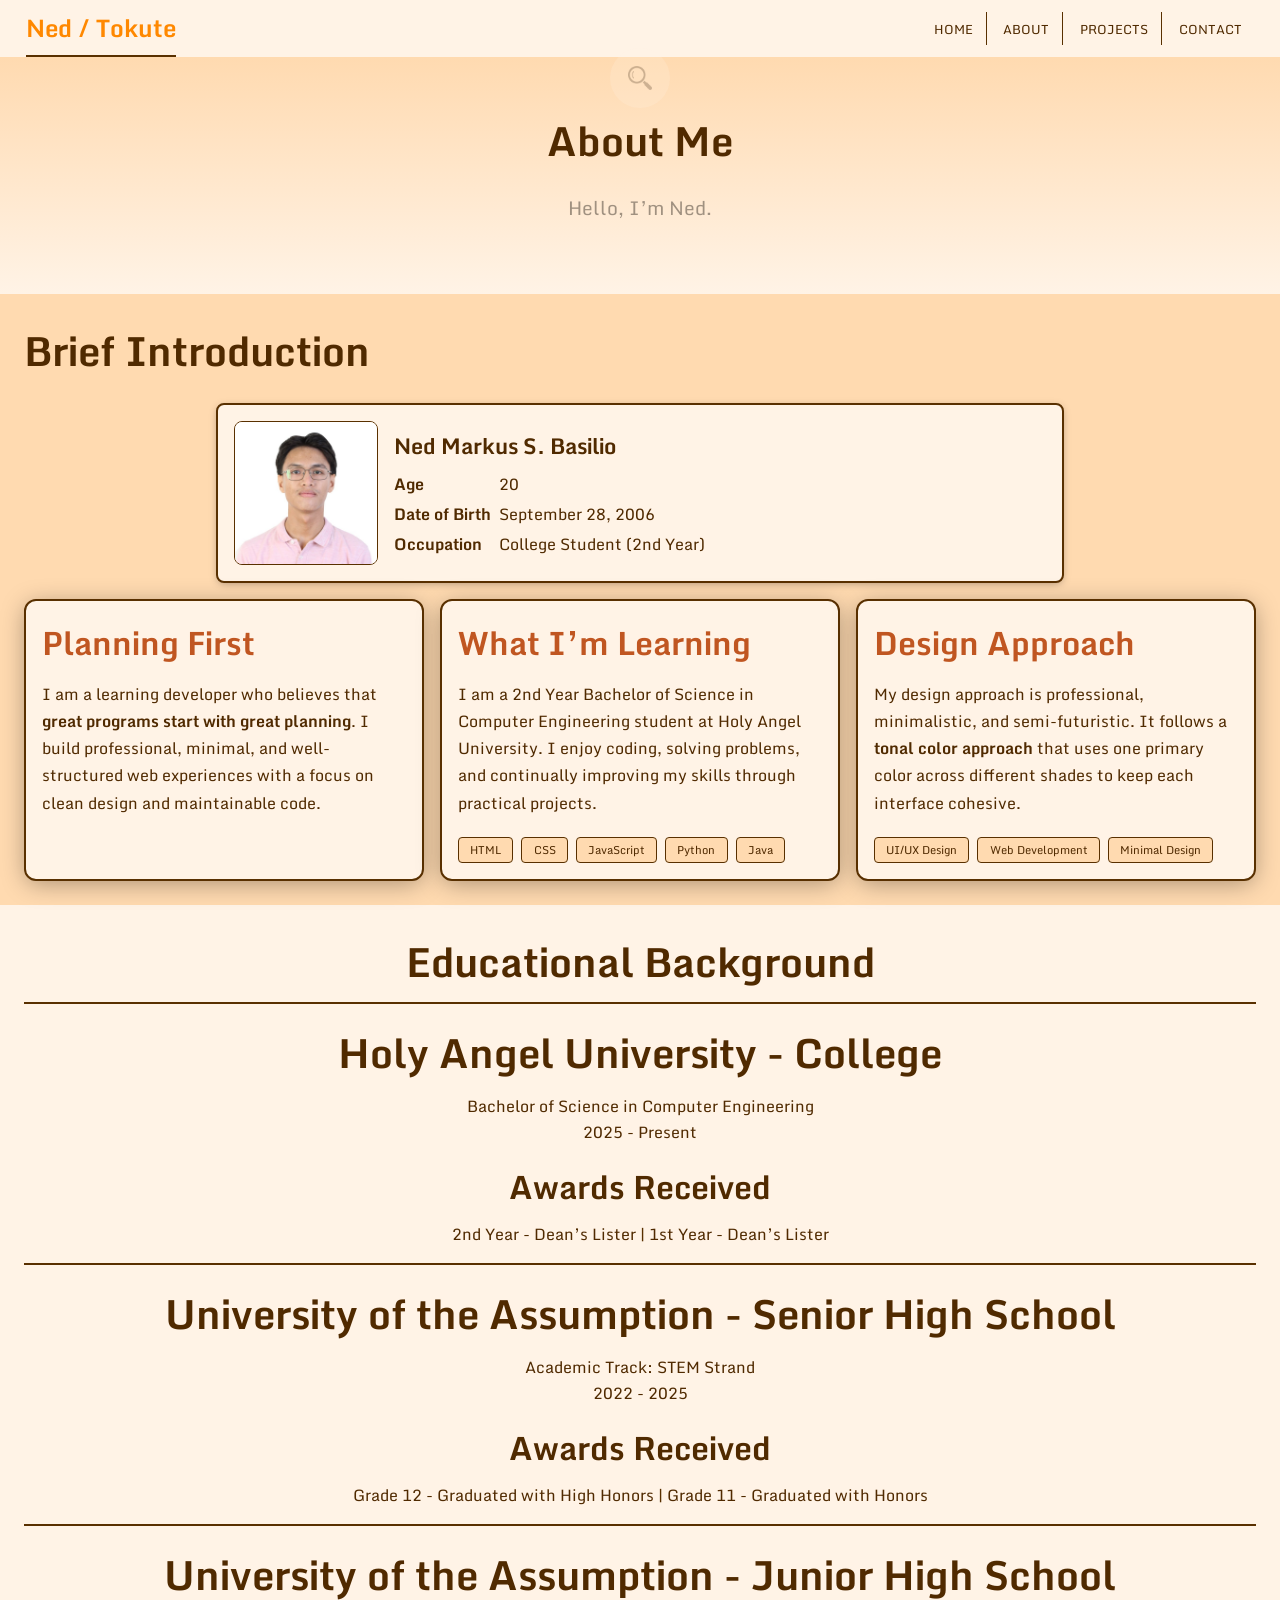
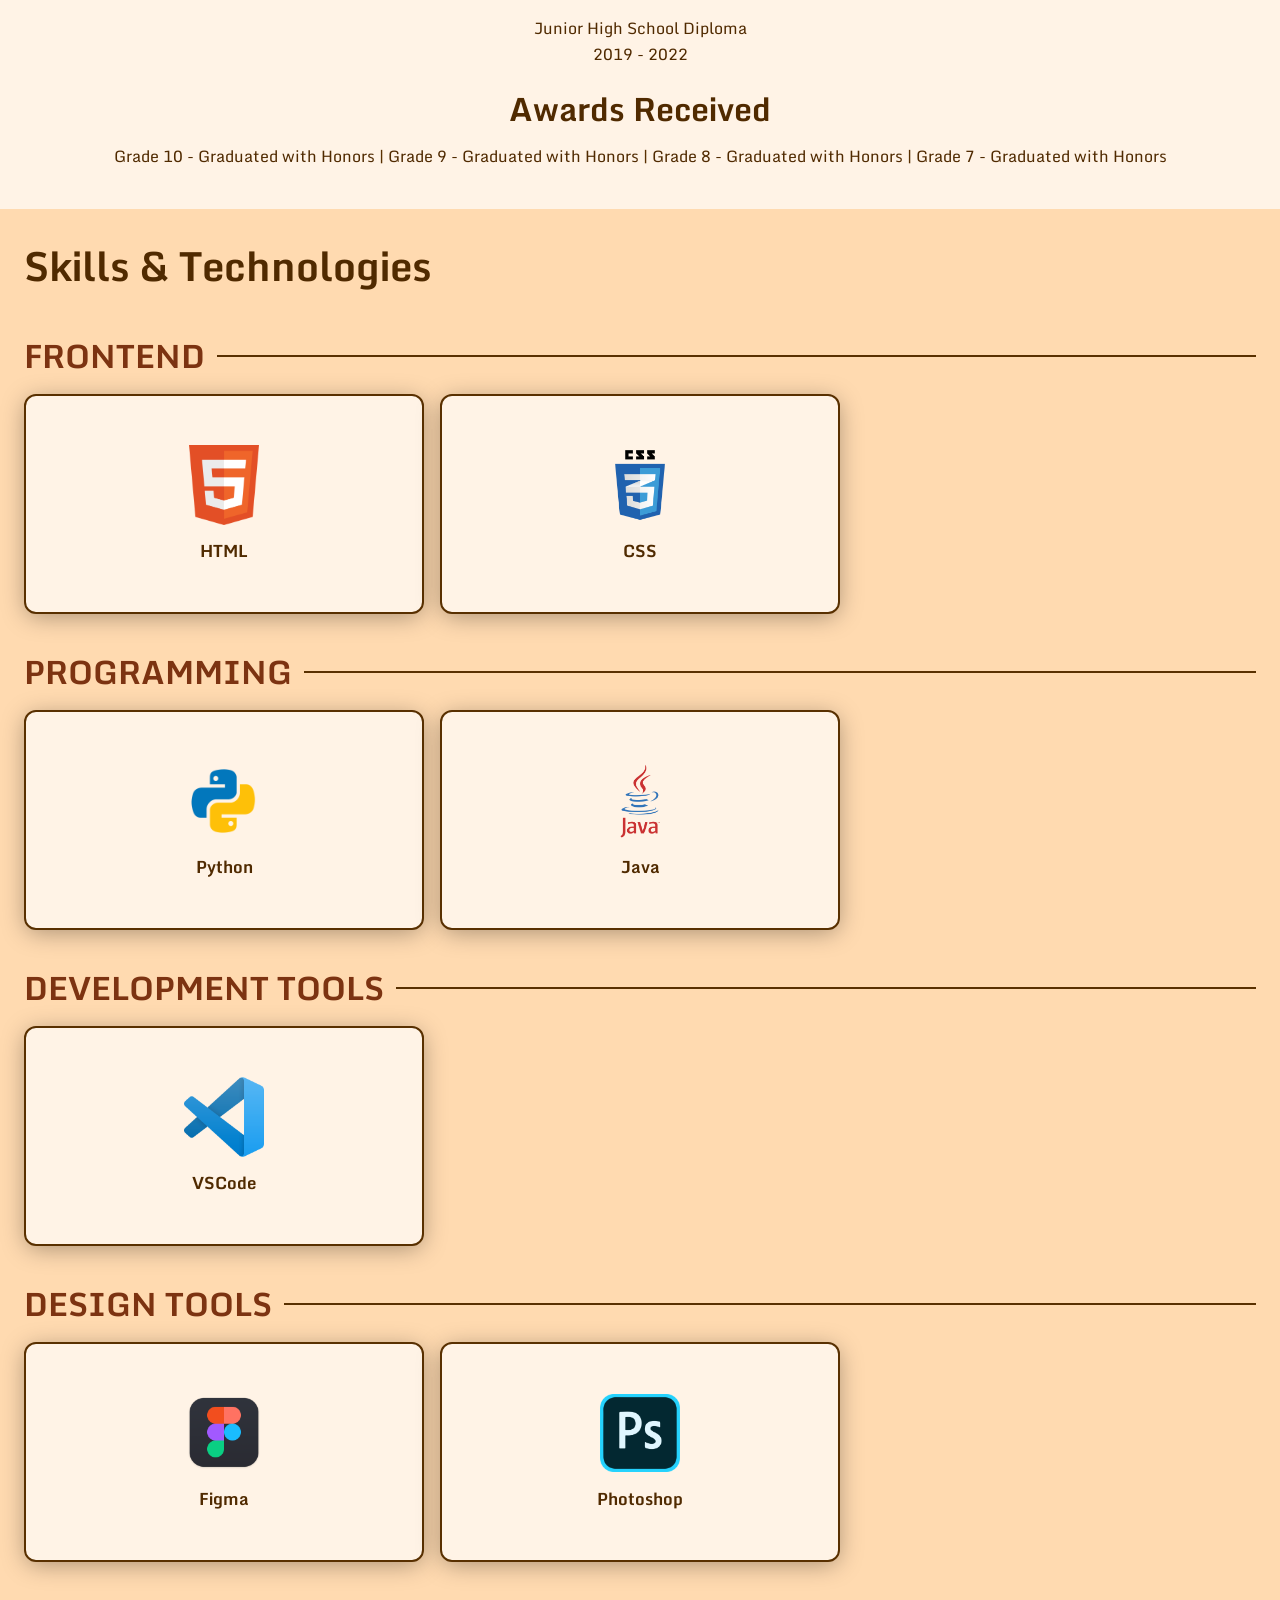
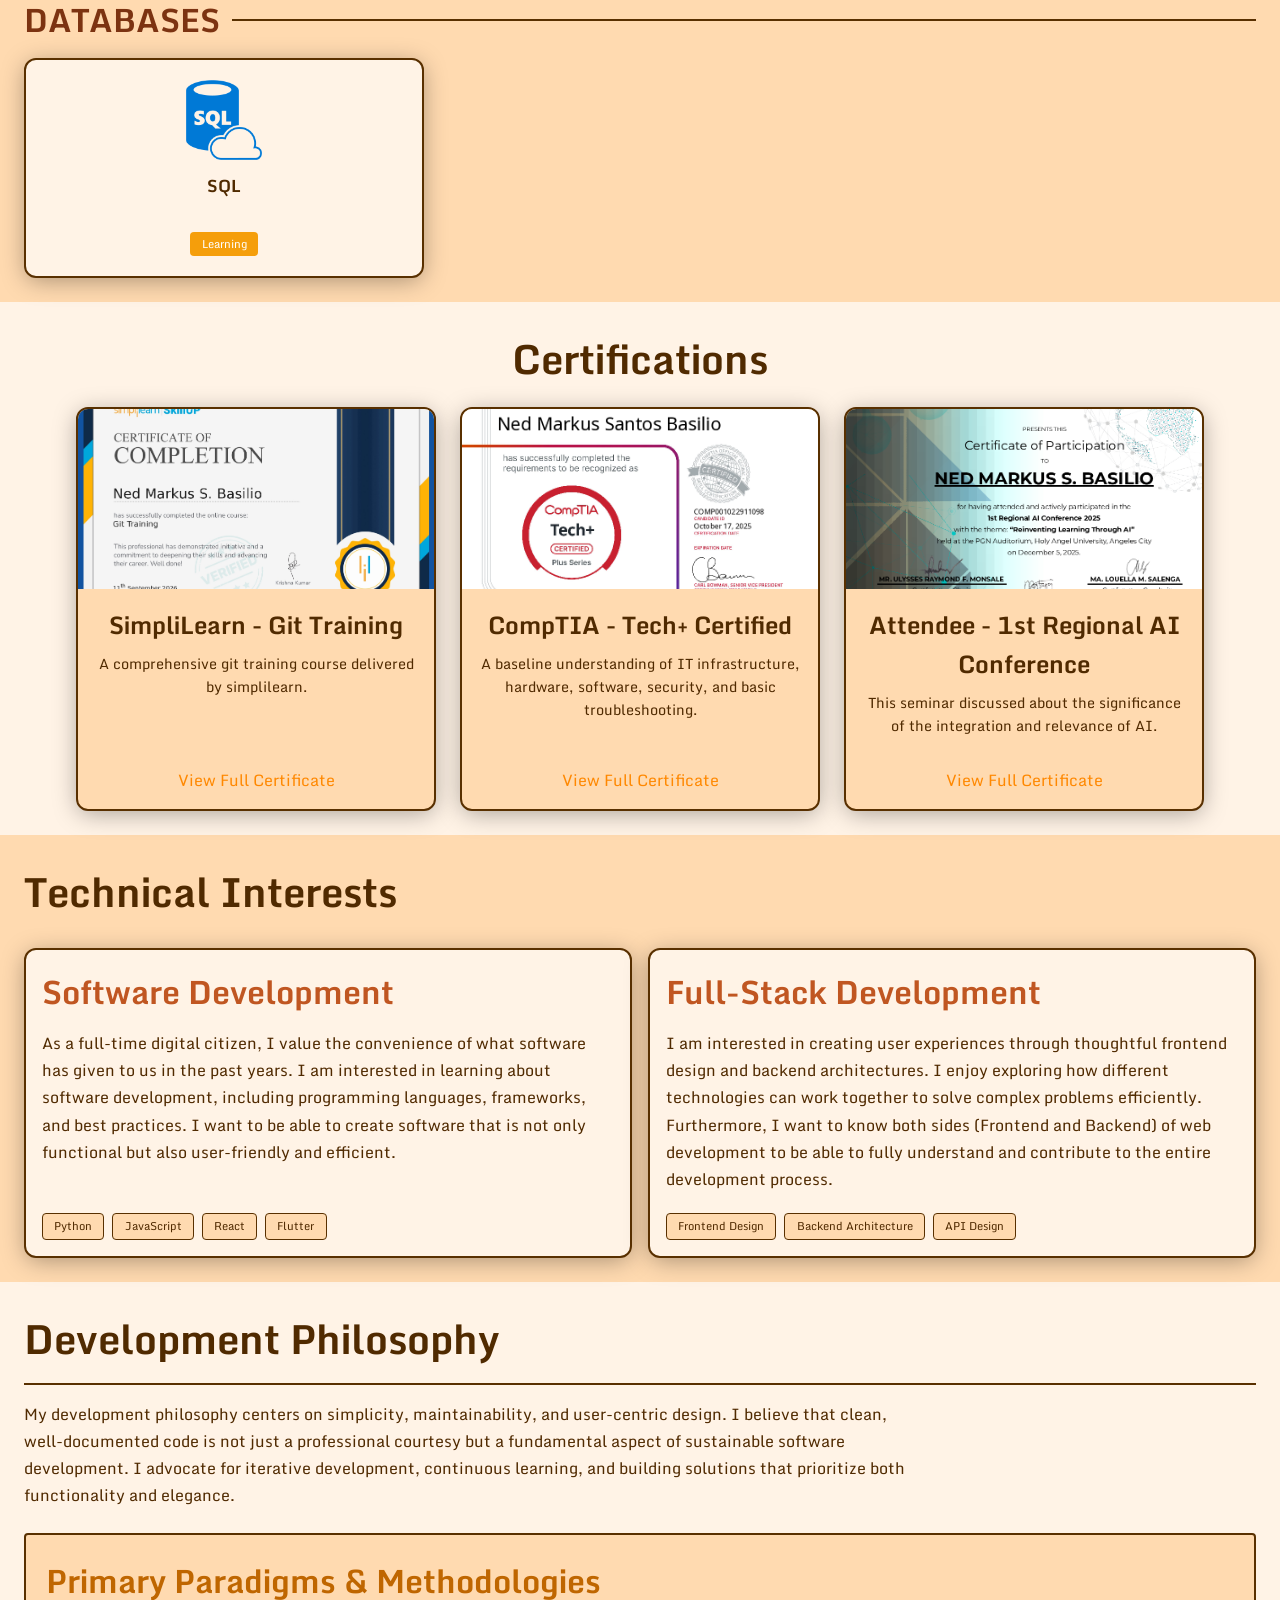
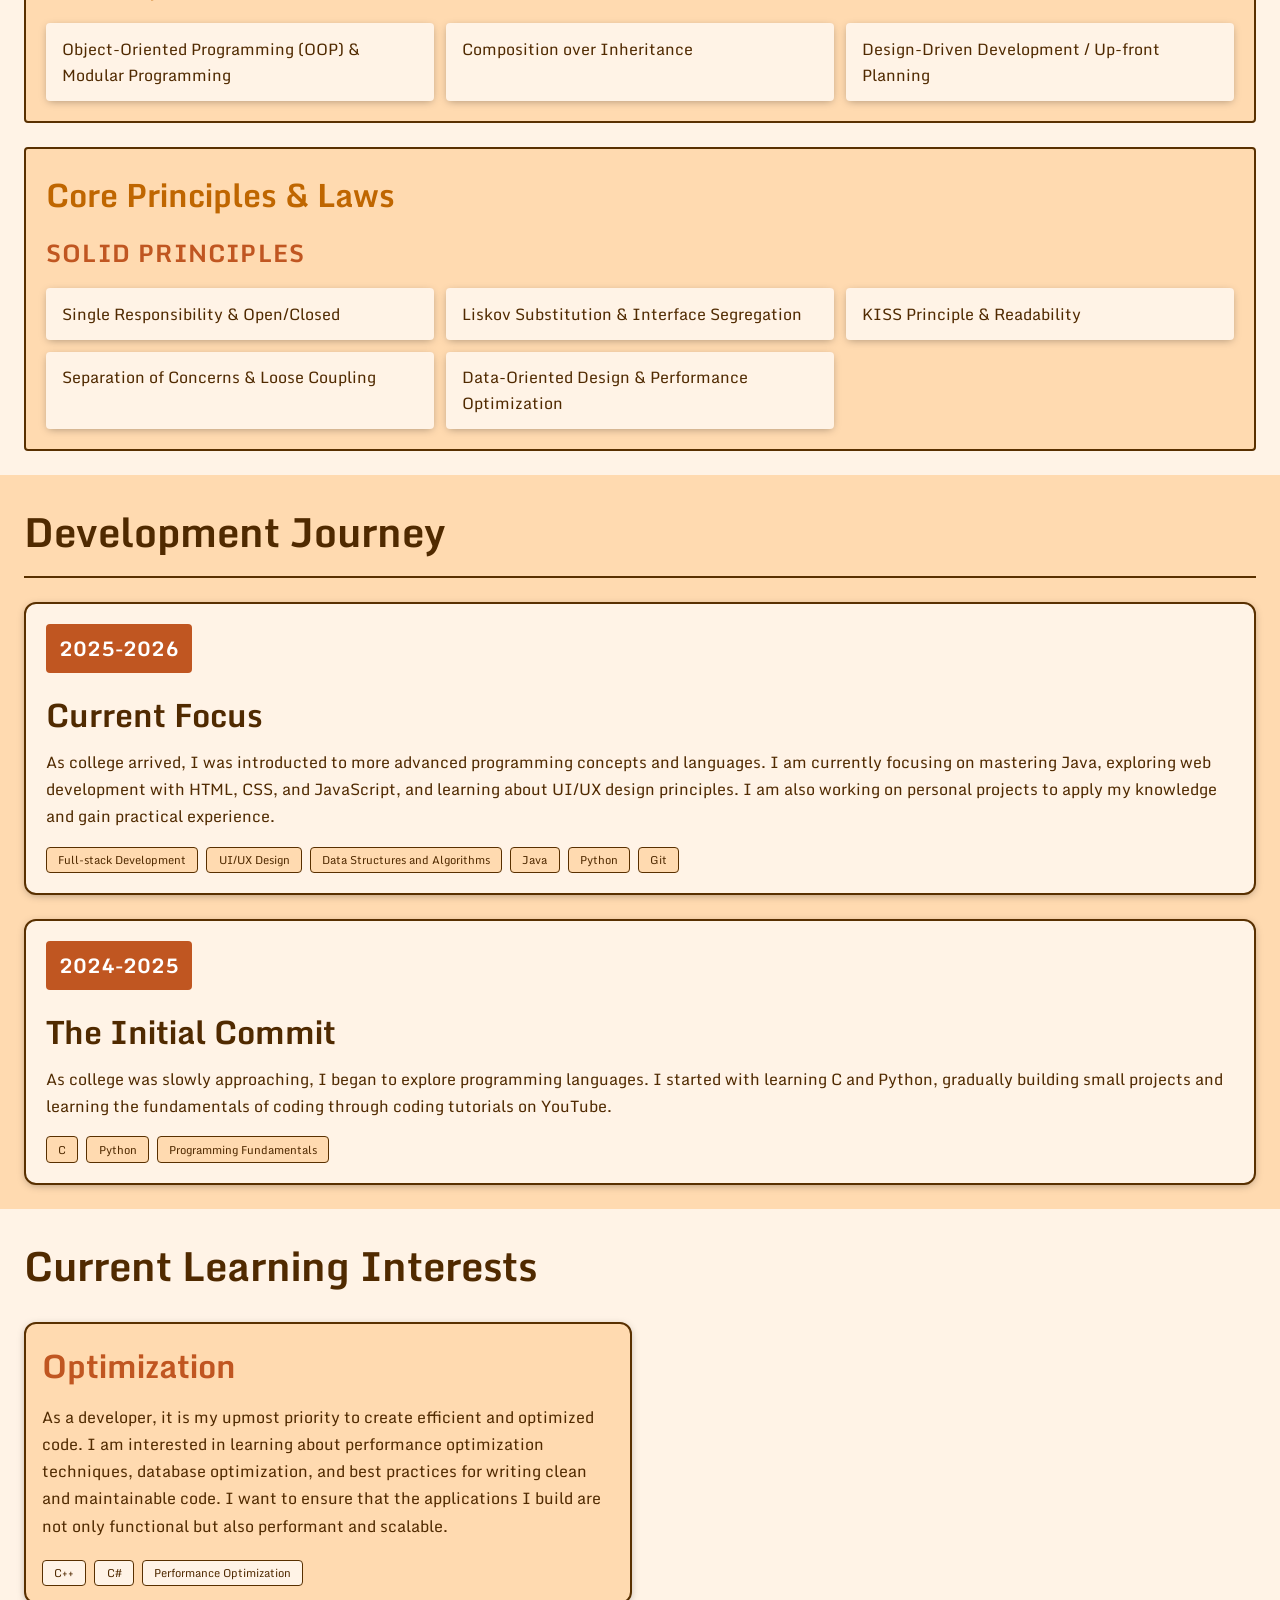
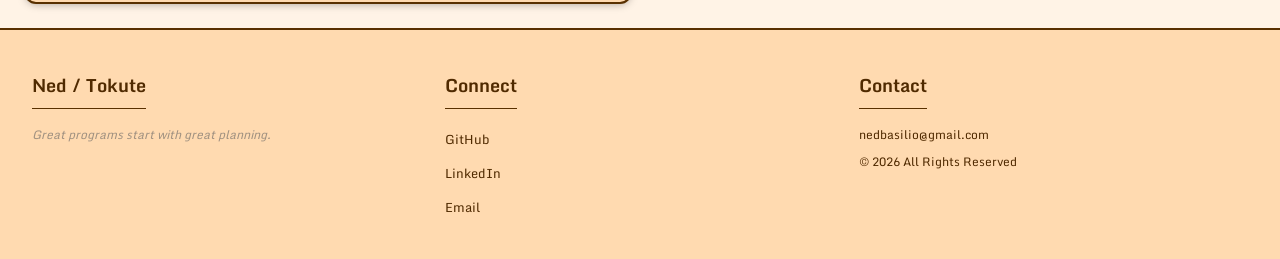
==== commit 7572fff7: "Added new code for personal-identification card for both mobile and tablet-desktop viewport." ====
--- a/about.html
+++ b/about.html
@@ -49,11 +49,53 @@
 				
 				<section id="about-mobile-content" class="mobile mobile-container">
 					<h3>About Me</h3>
+
+					<div id="personal-information-mobile" class="about-profile">
+						<img class="about-profile-photo" src="images/profile.jpg" alt="Profile photo">
+						<div class="about-profile-details">
+							<h4 class="about-profile-name">Ned Markus S. Basilio</h4>
+							<dl class="about-profile-facts">
+								<dt>Age</dt>
+								<dd>20</dd>
+								<dt>Date of Birth</dt>
+								<dd>September 28, 2006</dd>
+								<dt>Occupation</dt>
+								<dd>College Student (2nd Year)</dd>
+							</dl>
+						</div>
+					</div>
+
 					<article class="mobile-about-card">
-						<h4>Brief Introduction</h4>
-						<p>
+						<h4>Planning First</h4>
+						<p class="text-regular">
 							I am a learning developer who believes that <strong>great programs start with great planning</strong>. I build professional, minimal, and well-structured web experiences with a focus on clean design and maintainable code.
 						</p>
+					</article>
+
+					<article class="mobile-about-card">
+						<h4>What I&rsquo;m Learning</h4>
+						<p class="text-regular">
+							I am a 2nd Year Bachelor of Science in Computer Engineering student at Holy Angel University. I enjoy coding, solving problems, and continually improving my skills through practical projects.
+						</p>
+						<div class="intro-badges">
+							<span class="badge">HTML</span>
+							<span class="badge">CSS</span>
+							<span class="badge">JavaScript</span>
+							<span class="badge">Python</span>
+							<span class="badge">Java</span>
+						</div>
+					</article>
+
+					<article class="mobile-about-card">
+						<h4>Design Approach</h4>
+						<p class="text-regular">
+							My design approach is professional, minimalistic, and semi-futuristic. It follows a <strong>tonal color approach</strong> that uses one primary color across different shades to keep each interface cohesive.
+						</p>
+						<div class="intro-badges">
+							<span class="badge">UI/UX Design</span>
+							<span class="badge">Web Development</span>
+							<span class="badge">Minimal Design</span>
+						</div>
 					</article>
 
 				</section>
@@ -196,7 +238,23 @@
 
 				<section id="about-content" class="tablet-desktop generic-container">
 					<h3>Brief Introduction</h3>
+
 					<div class="intro-grid">
+						<div id="personal-information" class="about-profile">
+							<img class="about-profile-photo" src="images/profile.jpg" alt="Profile photo">
+							<div class="about-profile-details">
+								<h4 class="about-profile-name">Ned Markus S. Basilio</h4>
+								<dl class="about-profile-facts">
+									<dt>Age</dt>
+									<dd>20</dd>
+									<dt>Date of Birth</dt>
+									<dd>September 28, 2006</dd>
+									<dt>Occupation</dt>
+									<dd>College Student (2nd Year)</dd>
+								</dl>
+							</div>
+						</div>
+						
 						<article class="intro-card">
 							<h4>Planning First</h4>
 							<p class="text-regular">
--- a/css/style.css
+++ b/css/style.css
@@ -822,11 +822,74 @@
     margin-bottom: 1.25rem;
 }
 
+/* Personal identification */
+
+.about-profile {
+    display: grid;
+    grid-template-columns: 5.5rem minmax(0, 1fr);
+    align-items: center;
+    gap: var(--spacing-default);
+    width: min(100%, 53rem);
+    /* this margin is kept for the mobile viewport ver. to have proper spacing */
+    margin: 0 auto var(--spacing-default);
+    padding: var(--spacing-default);
+    background-color: var(--color-background);
+    border: 2px solid var(--color-border);
+    border-radius: var(--radius-medium);
+    box-shadow: var(--shadow-small);
+}
+
+.about-profile-photo {
+    display: block;
+    width: 100%;
+    aspect-ratio: 1;
+    object-fit: cover;
+    border: 1px solid var(--color-border);
+    border-radius: var(--radius-medium);
+}
+
+.about-profile-details {
+    min-width: 0;
+}
+
+.about-profile-name {
+    margin-bottom: var(--spacing-tight);
+    font-size: 1.35rem;
+    overflow-wrap: anywhere;
+}
+
+.about-profile-facts {
+    display: grid;
+    grid-template-columns: max-content minmax(0, 1fr);
+    column-gap: var(--spacing-tight);
+    row-gap: 0.25rem;
+    margin: 0;
+}
+
+.about-profile-facts dt {
+    font-weight: 700;
+}
+
+.about-profile-facts dd {
+    min-width: 0;
+    margin: 0;
+    overflow-wrap: anywhere;
+}
+
+/* ============================= */
+
 .intro-grid {
     display: grid;
     gap: var(--spacing-default);
 }
 
+.intro-grid > .about-profile {
+    grid-column: 1 / -1;
+    margin: 0 auto;
+}
+
+/* Intro cards (Brief Introduction, etc. */
+
 .intro-card {
     display: flex;
     flex-direction: column;
@@ -859,6 +922,8 @@
     border: 1px solid var(--color-border);
     color: var(--color-text);
 }
+
+/* ============================= */
 
 /* 2. Educational background */
 
@@ -1443,6 +1508,10 @@
 
     /* Expand shared grids and about-page card layouts. */
 
+    .about-profile {
+        grid-template-columns: 9rem minmax(0, 1fr);
+    }
+
     .card-grid {
         grid-template-columns: repeat(2, 1fr);
     }
